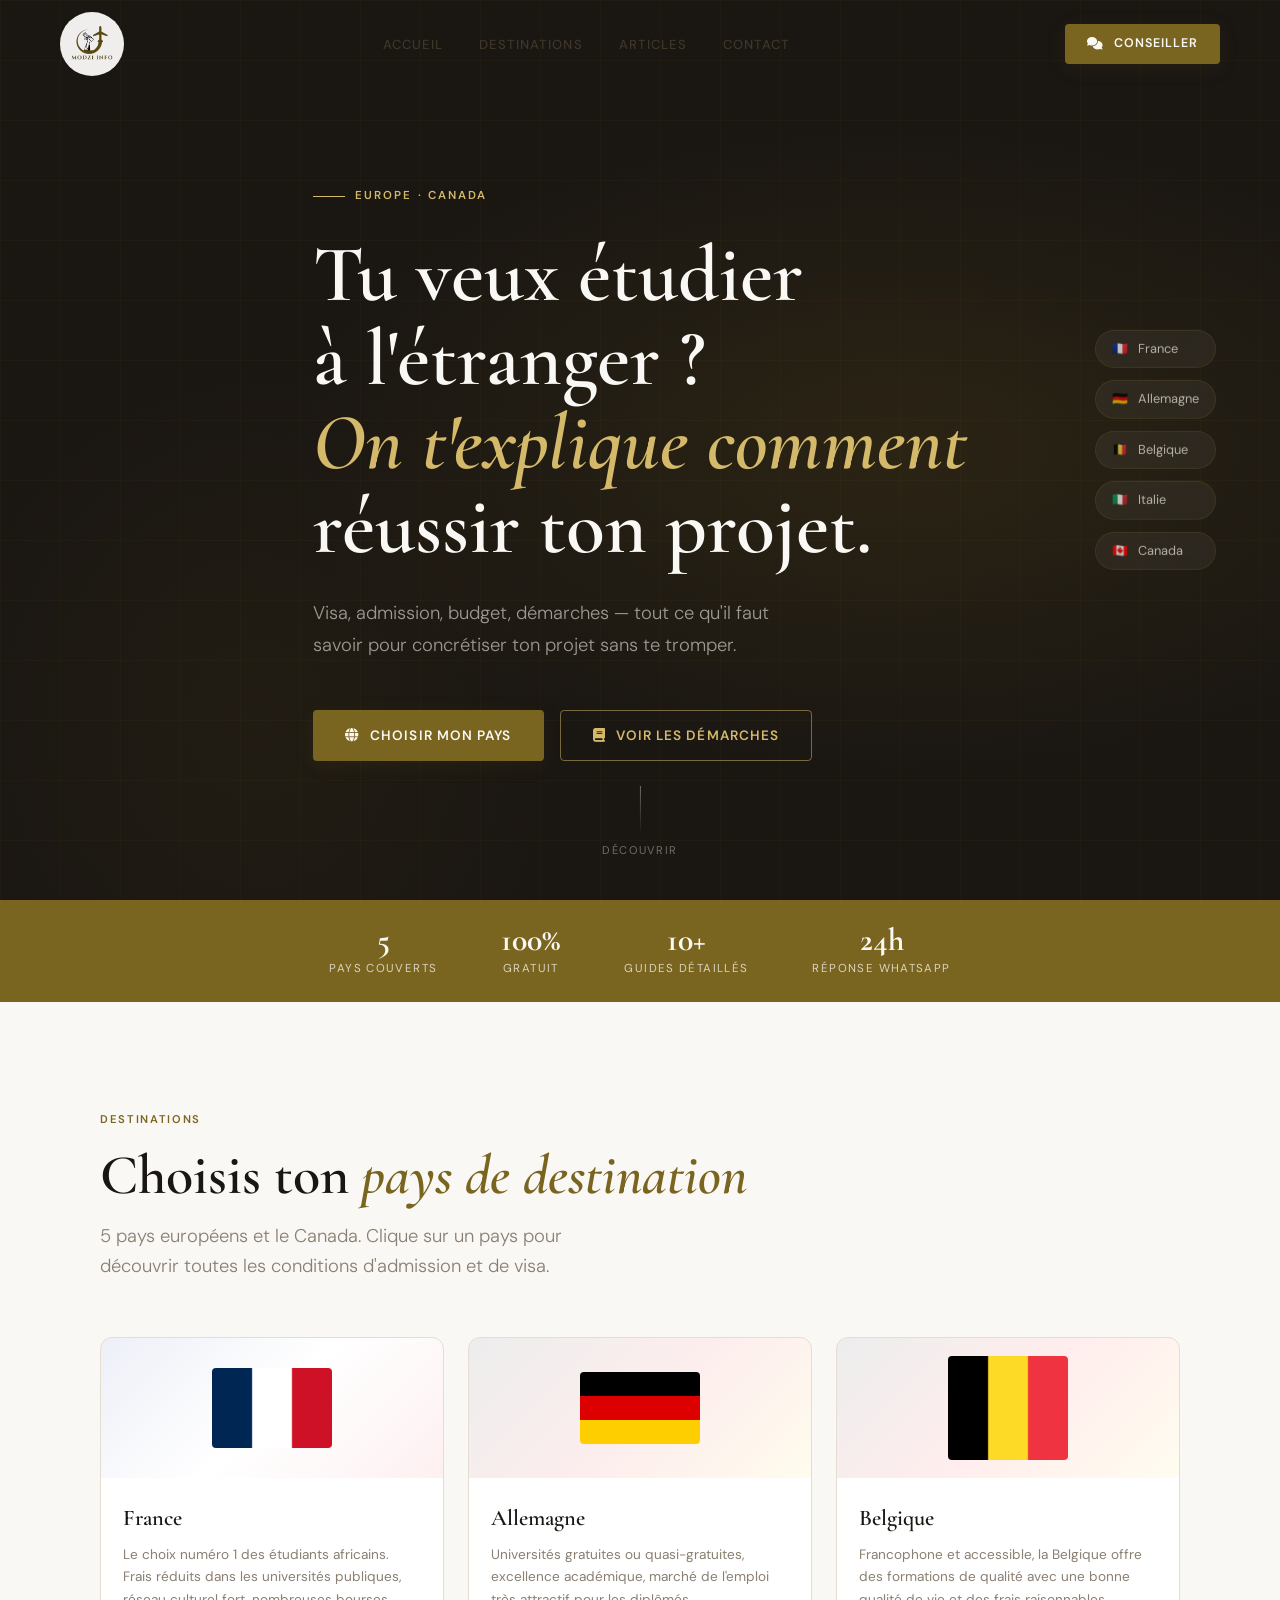
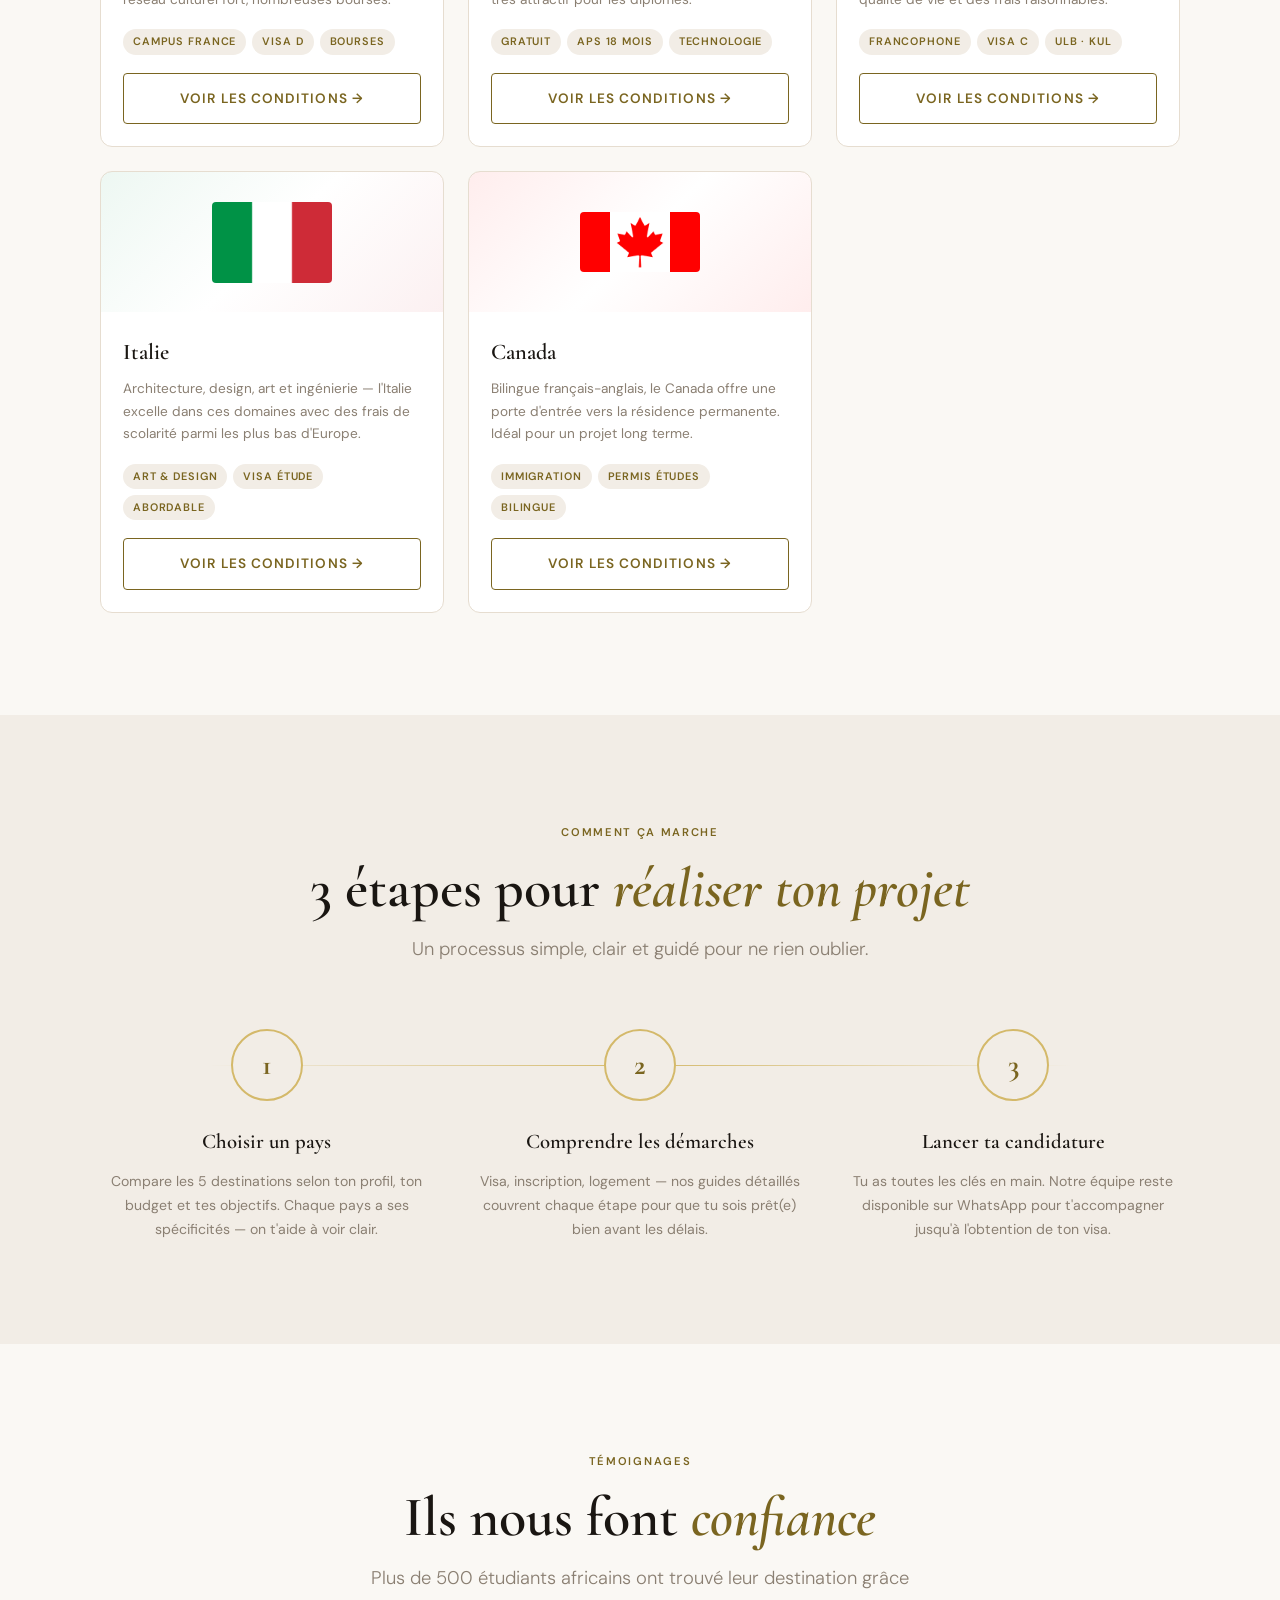
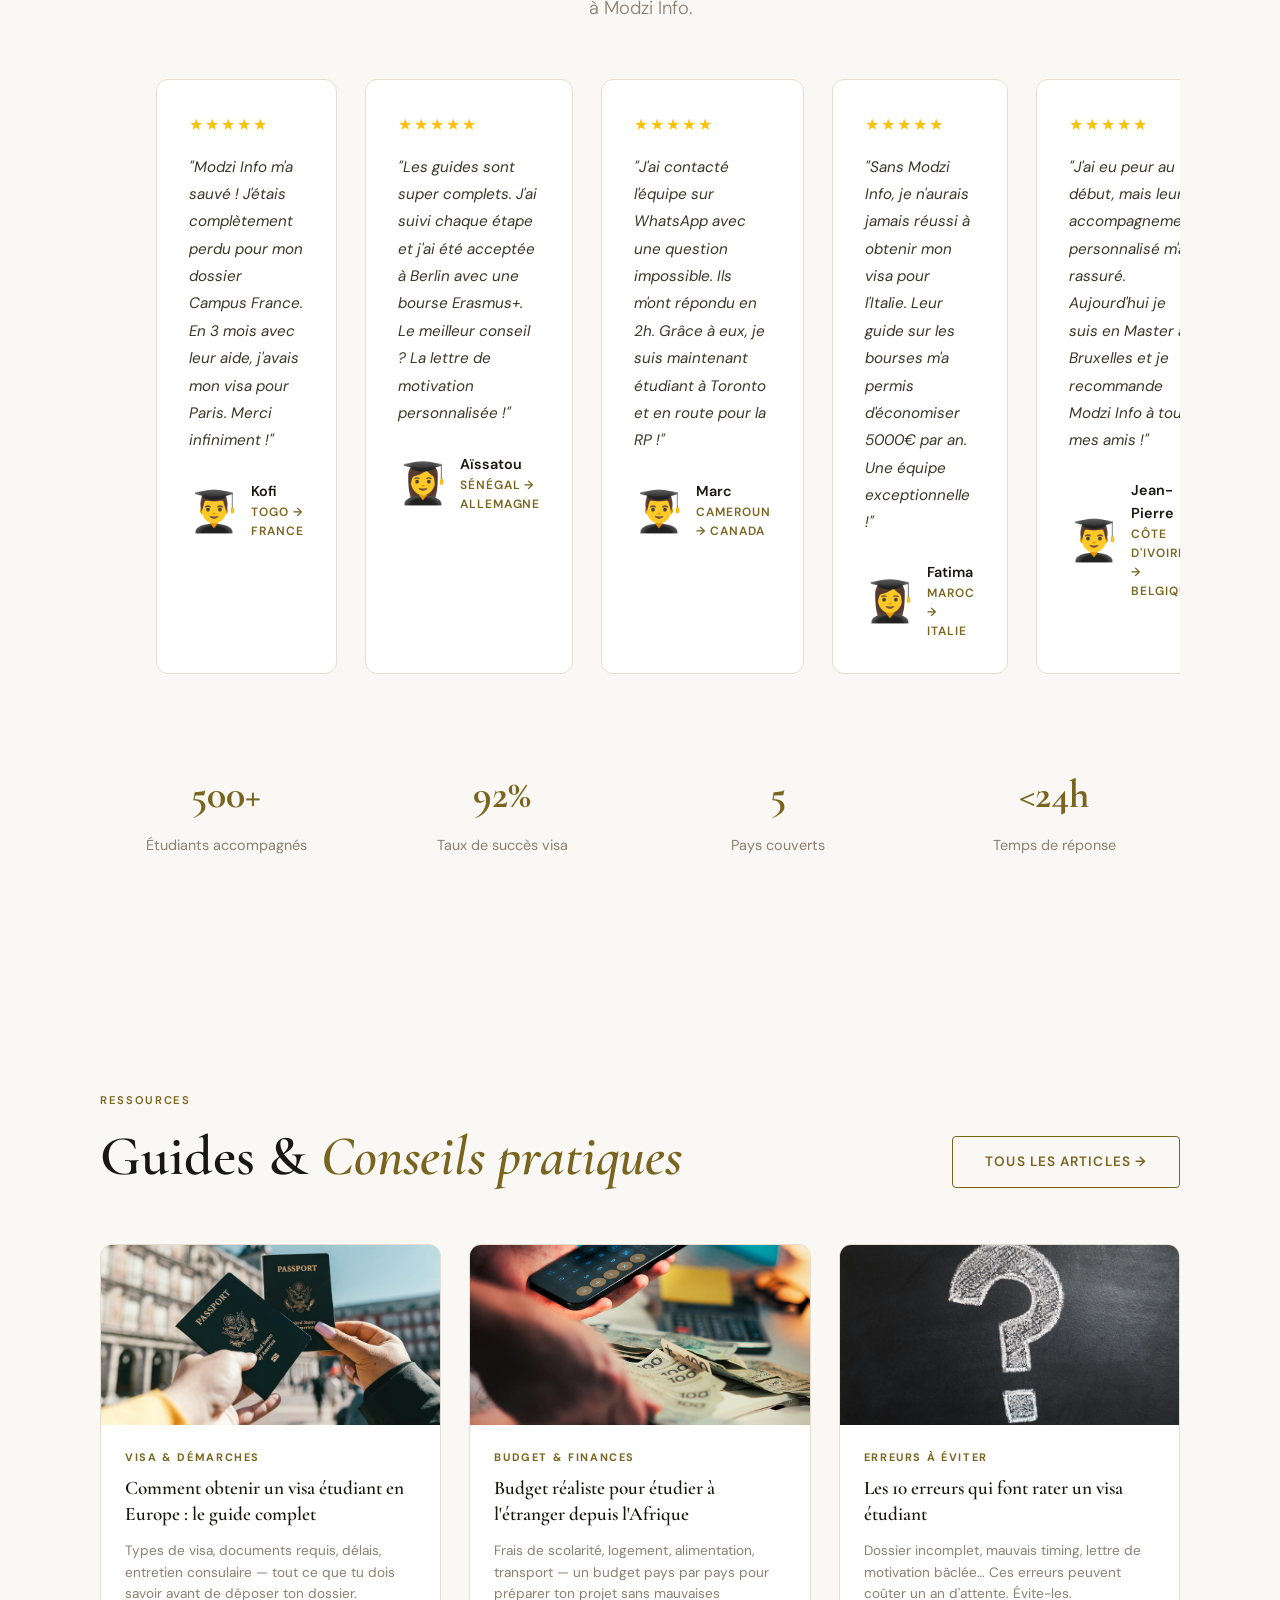
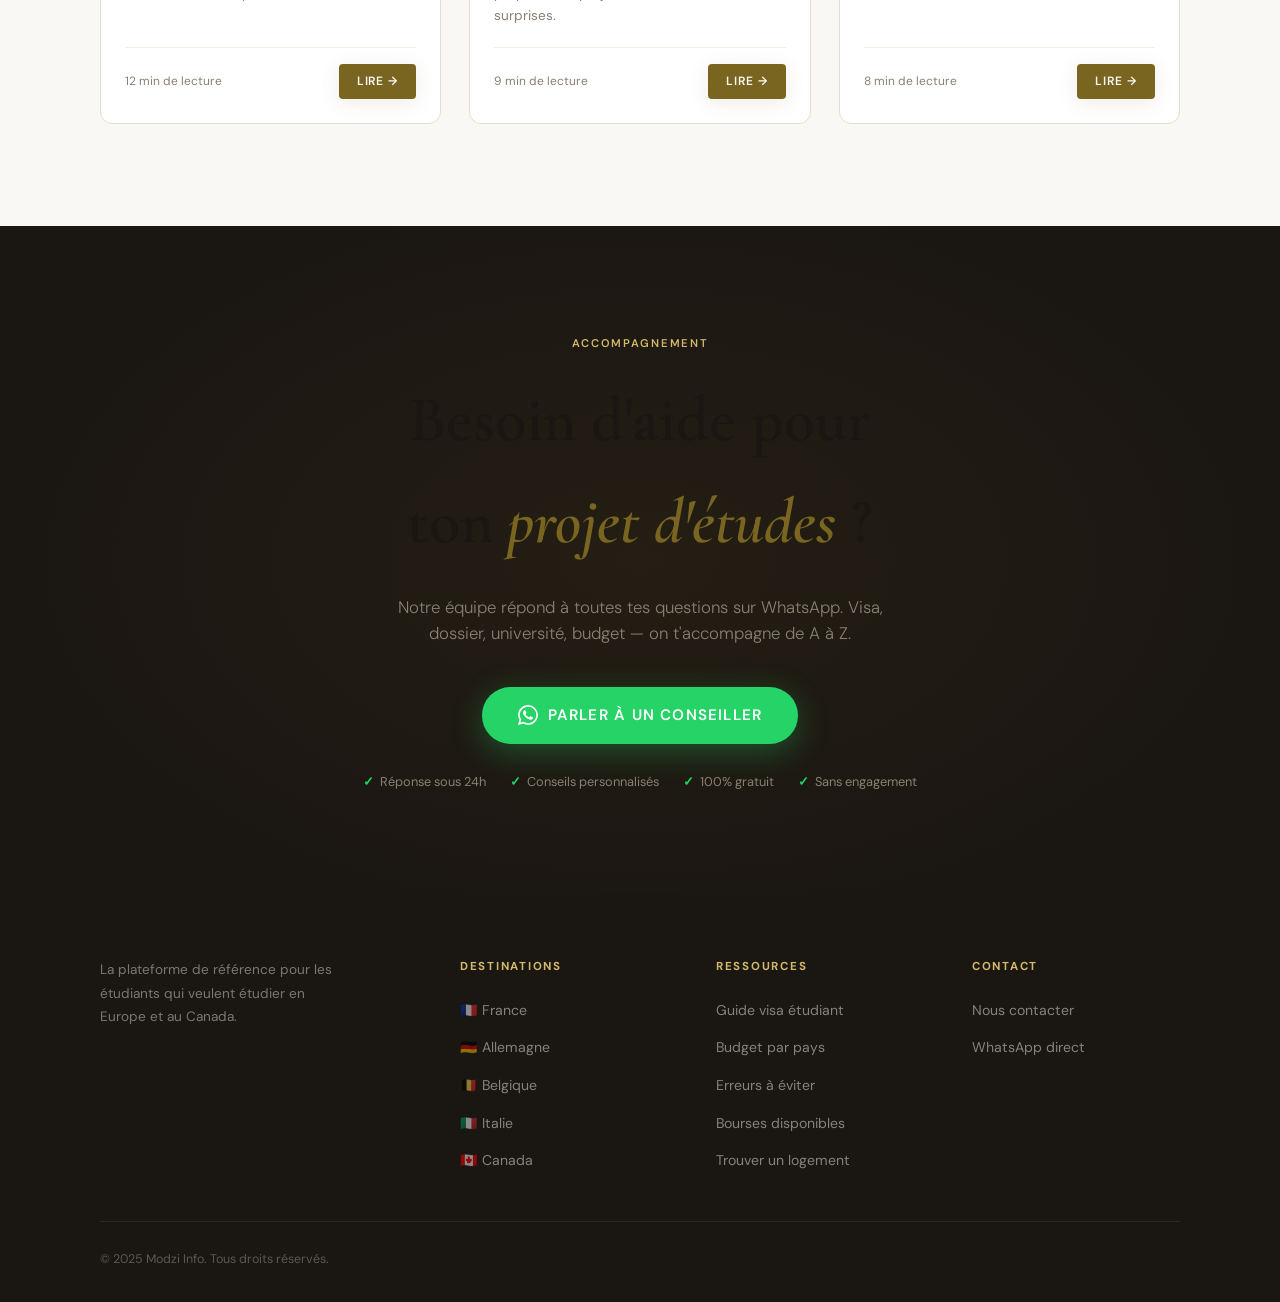
==== index.html @ 4d3afb34 "premier commit" ====
<!DOCTYPE html>
<html lang="fr">
<head>
  <meta charset="UTF-8">
  <meta name="viewport" content="width=device-width, initial-scale=1.0">
  <title>Modzi Info — Étudier à l'Étranger depuis l'Afrique</title>
  <meta name="description" content="Modzi Info t'accompagne dans ton projet d'études à l'étranger. Visa étudiant, conditions d'admission, budget — tout ce qu'il faut savoir pour étudier en France, Allemagne, Belgique, Italie ou Canada.">
  <meta name="keywords" content="études à l'étranger, visa étudiant, étudier en France, étudier en Allemagne, étudier au Canada, étudier en Belgique, bourses Afrique">
  <meta property="og:title" content="Modzi Info — Étudier à l'Étranger depuis l'Afrique">
  <meta property="og:description" content="Tout ce qu'il faut savoir pour étudier en Europe et au Canada. Visa, budget, démarches — on t'explique tout.">
  <meta property="og:type" content="website">
  <meta property="og:url" content="https://modzi.info">
  <link rel="canonical" href="https://modzi.info">
  <link rel="stylesheet" href="styles.css">
  <link rel="icon" href="images/logo.png" type="image/png">
  <link rel="stylesheet" href="https://cdnjs.cloudflare.com/ajax/libs/font-awesome/6.4.0/css/all.min.css">
  <script type="application/ld+json">
  {"@context":"https://schema.org","@type":"Organization","name":"Modzi Info","url":"https://modzi.info","description":"Plateforme d'orientation pour étudiants africains souhaitant étudier à l'étranger","contactPoint":{"@type":"ContactPoint","telephone":"+228-99-32-46-36","contactType":"customer service"}}
  </script>
</head>
<body>

<!-- NAVBAR -->
<nav class="navbar" aria-label="Navigation principale">
  <div class="navbar__inner">
    <a class="navbar__logo" href="index.html" aria-label="Modzi Info - Accueil">
      <img src="images/logo.png" alt="Modzi Info Logo" width="64" height="64" onerror="this.nextElementSibling.style.display='inline';">
      <span class="navbar__logo-text" style="display:none;">Modzi Info</span>
    </a>
    <ul class="navbar__links" role="list">
      <li><a href="index.html">Accueil</a></li>
      <li><a href="destinations.html">Destinations</a></li>
      <li><a href="articles/index.html">Articles</a></li>
      <li><a href="contact.html">Contact</a></li>
    </ul>
    <a href="#" class="btn btn-primary navbar__cta" data-wa-generic style="padding:10px 22px;font-size:0.78rem;">
      <i class="fas fa-comments"></i> Conseiller
    </a>
    <button class="hamburger" aria-label="Menu" aria-expanded="false">
      <span></span><span></span><span></span>
    </button>
  </div>
</nav>

<!-- MOBILE MENU -->
<div class="mobile-menu" role="dialog" aria-modal="true" aria-label="Menu mobile">
  <button class="close-btn" aria-label="Fermer le menu">✕</button>
  <a href="index.html">Accueil</a>
  <a href="destinations.html">Destinations</a>
  <a href="articles/index.html">Articles</a>
  <a href="contact.html">Contact</a>
  <a href="#" data-wa-generic class="btn btn-whatsapp" style="margin-top:16px;"><i class="fas fa-comments"></i> Parler à un conseiller</a>
</div>

<!-- HERO -->
<section class="hero" aria-labelledby="hero-title">
  <div class="hero__bg" aria-hidden="true"></div>
  <div class="hero__grid-lines" aria-hidden="true"></div>
  <div class="container">
    <div class="hero__content">
      <div class="hero__eyebrow">Europe · Canada</div>
      <h1 class="hero__title" id="hero-title">
        Tu veux étudier<br>à l'étranger ?<br>
        <em>On t'explique comment</em><br>réussir ton projet.
      </h1>
      <p class="hero__subtitle">
        Visa, admission, budget, démarches — tout ce qu'il faut savoir pour concrétiser ton projet sans te tromper.
      </p>
      <div class="hero__actions">
        <a href="destinations.html" class="btn btn-primary"><i class="fas fa-globe"></i> Choisir mon pays</a>
        <a href="articles/index.html" class="btn btn-outline" style="border-color:rgba(212,185,106,0.5);color:var(--gold-pale);"><i class="fas fa-book"></i> Voir les démarches</a>
      </div>
    </div>
  </div>
  <div class="hero__flags" aria-hidden="true">
    <div class="hero__flag-chip"><span>🇫🇷</span><span>France</span></div>
    <div class="hero__flag-chip"><span>🇩🇪</span><span>Allemagne</span></div>
    <div class="hero__flag-chip"><span>🇧🇪</span><span>Belgique</span></div>
    <div class="hero__flag-chip"><span>🇮🇹</span><span>Italie</span></div>
    <div class="hero__flag-chip"><span>🇨🇦</span><span>Canada</span></div>
  </div>
  <div class="hero__scroll" aria-hidden="true">
    <div class="hero__scroll-line"></div>
    <span>Découvrir</span>
  </div>
</section>

<!-- STATS BAR -->
<div class="stats-bar" aria-label="Chiffres clés">
  <div class="stats-bar__inner">
    <div class="stat-item">
      <span class="stat-item__num" data-counter="5" data-suffix="">5</span>
      <span class="stat-item__label">Pays couverts</span>
    </div>
    <div class="stat-item">
      <span class="stat-item__num" data-counter="100" data-suffix="%">100%</span>
      <span class="stat-item__label">Gratuit</span>
    </div>
    <div class="stat-item">
      <span class="stat-item__num" data-counter="10" data-suffix="+">10+</span>
      <span class="stat-item__label">Guides détaillés</span>
    </div>
    <div class="stat-item">
      <span class="stat-item__num" data-counter="24" data-suffix="h">24h</span>
      <span class="stat-item__label">Réponse WhatsApp</span>
    </div>
  </div>
</div>

<!-- DESTINATIONS -->
<section class="section" id="destinations" aria-labelledby="dest-title">
  <div class="container">
    <div class="fade-up">
      <div class="tag">Destinations</div>
      <h2 class="section-title" id="dest-title">Choisis ton <em>pays de destination</em></h2>
      <p class="section-subtitle">5 pays européens et le Canada. Clique sur un pays pour découvrir toutes les conditions d'admission et de visa.</p>
    </div>
    <div class="destinations-grid">
      <article class="dest-card fade-up" onclick="window.location='france.html'" tabindex="0" role="button" aria-label="Étudier en France">
        <div class="dest-card__header">
          <img src="images/fr.png" alt="Drapeau France" class="dest-card__flag" style="height:auto;">
          <div class="dest-card__header-bg" style="background:linear-gradient(135deg,#002395,#fff,#ed2939);"></div>
        </div>
        <div class="dest-card__body">
          <h3 class="dest-card__country">France</h3>
          <p class="dest-card__desc">Le choix numéro 1 des étudiants africains. Frais réduits dans les universités publiques, réseau culturel fort, nombreuses bourses.</p>
          <div class="dest-card__meta">
            <span class="meta-tag">Campus France</span>
            <span class="meta-tag">Visa D</span>
            <span class="meta-tag">Bourses</span>
          </div>
          <a href="france.html" class="btn btn-outline" style="width:100%;justify-content:center;">Voir les conditions →</a>
        </div>
      </article>
      <article class="dest-card fade-up" onclick="window.location='allemagne.html'" tabindex="0" role="button" aria-label="Étudier en Allemagne">
        <div class="dest-card__header">
          <img src="images/de.png" alt="Drapeau Allemagne" class="dest-card__flag" style="height:auto;">
          <div class="dest-card__header-bg" style="background:linear-gradient(135deg,#000,#dd0000,#ffce00);"></div>
        </div>
        <div class="dest-card__body">
          <h3 class="dest-card__country">Allemagne</h3>
          <p class="dest-card__desc">Universités gratuites ou quasi-gratuites, excellence académique, marché de l'emploi très attractif pour les diplômés.</p>
          <div class="dest-card__meta">
            <span class="meta-tag">Gratuit</span>
            <span class="meta-tag">APS 18 mois</span>
            <span class="meta-tag">Technologie</span>
          </div>
          <a href="allemagne.html" class="btn btn-outline" style="width:100%;justify-content:center;">Voir les conditions →</a>
        </div>
      </article>
      <article class="dest-card fade-up" onclick="window.location='belgique.html'" tabindex="0" role="button" aria-label="Étudier en Belgique">
        <div class="dest-card__header">
          <img src="images/be.png" alt="Drapeau Belgique" class="dest-card__flag" style="height:auto;">
          <div class="dest-card__header-bg" style="background:linear-gradient(135deg,#000,#f00,#fdda24);"></div>
        </div>
        <div class="dest-card__body">
          <h3 class="dest-card__country">Belgique</h3>
          <p class="dest-card__desc">Francophone et accessible, la Belgique offre des formations de qualité avec une bonne qualité de vie et des frais raisonnables.</p>
          <div class="dest-card__meta">
            <span class="meta-tag">Francophone</span>
            <span class="meta-tag">Visa C</span>
            <span class="meta-tag">ULB · KUL</span>
          </div>
          <a href="belgique.html" class="btn btn-outline" style="width:100%;justify-content:center;">Voir les conditions →</a>
        </div>
      </article>
      <article class="dest-card fade-up" onclick="window.location='italie.html'" tabindex="0" role="button" aria-label="Étudier en Italie">
        <div class="dest-card__header">
          <img src="images/it.png" alt="Drapeau Italie" class="dest-card__flag" style="height:auto;">
          <div class="dest-card__header-bg" style="background:linear-gradient(135deg,#009246,#fff,#ce2b37);"></div>
        </div>
        <div class="dest-card__body">
          <h3 class="dest-card__country">Italie</h3>
          <p class="dest-card__desc">Architecture, design, art et ingénierie — l'Italie excelle dans ces domaines avec des frais de scolarité parmi les plus bas d'Europe.</p>
          <div class="dest-card__meta">
            <span class="meta-tag">Art & Design</span>
            <span class="meta-tag">Visa étude</span>
            <span class="meta-tag">Abordable</span>
          </div>
          <a href="italie.html" class="btn btn-outline" style="width:100%;justify-content:center;">Voir les conditions →</a>
        </div>
      </article>
      <article class="dest-card fade-up" onclick="window.location='canada.html'" tabindex="0" role="button" aria-label="Étudier au Canada">
        <div class="dest-card__header">
          <img src="images/ca.png" alt="Drapeau Canada" class="dest-card__flag" style="height:auto;">
          <div class="dest-card__header-bg" style="background:linear-gradient(135deg,#ff0000,#fff,#ff0000);"></div>
        </div>
        <div class="dest-card__body">
          <h3 class="dest-card__country">Canada</h3>
          <p class="dest-card__desc">Bilingue français-anglais, le Canada offre une porte d'entrée vers la résidence permanente. Idéal pour un projet long terme.</p>
          <div class="dest-card__meta">
            <span class="meta-tag">Immigration</span>
            <span class="meta-tag">Permis études</span>
            <span class="meta-tag">Bilingue</span>
          </div>
          <a href="canada.html" class="btn btn-outline" style="width:100%;justify-content:center;">Voir les conditions →</a>
        </div>
      </article>
    </div>
  </div>
</section>

<!-- HOW IT WORKS -->
<section class="section section--beige" aria-labelledby="how-title">
  <div class="container">
    <div class="fade-up" style="text-align:center;">
      <div class="tag">Comment ça marche</div>
      <h2 class="section-title" id="how-title">3 étapes pour <em>réaliser ton projet</em></h2>
      <p class="section-subtitle" style="margin:16px auto 0;text-align:center;">Un processus simple, clair et guidé pour ne rien oublier.</p>
    </div>
    <div class="steps">
      <div class="step fade-up">
        <div class="step__num">1</div>
        <h3 class="step__title">Choisir un pays</h3>
        <p class="step__desc">Compare les 5 destinations selon ton profil, ton budget et tes objectifs. Chaque pays a ses spécificités — on t'aide à voir clair.</p>
      </div>
      <div class="step fade-up">
        <div class="step__num">2</div>
        <h3 class="step__title">Comprendre les démarches</h3>
        <p class="step__desc">Visa, inscription, logement — nos guides détaillés couvrent chaque étape pour que tu sois prêt(e) bien avant les délais.</p>
      </div>
      <div class="step fade-up">
        <div class="step__num">3</div>
        <h3 class="step__title">Lancer ta candidature</h3>
        <p class="step__desc">Tu as toutes les clés en main. Notre équipe reste disponible sur WhatsApp pour t'accompagner jusqu'à l'obtention de ton visa.</p>
      </div>
    </div>
  </div>
</section>

<!-- SOCIAL PROOF -->
<section class="section" aria-labelledby="testimonials-title">
  <div class="container">
    <div class="fade-up" style="text-align:center;">
      <div class="tag">Témoignages</div>
      <h2 class="section-title" id="testimonials-title">Ils nous font <em>confiance</em></h2>
      <p class="section-subtitle" style="margin:16px auto 0;text-align:center;">Plus de 500 étudiants africains ont trouvé leur destination grâce à Modzi Info.</p>
    </div>
    
    <div class="testimonials-grid">
      <div class="testimonials-container">
        <div class="testimonial-card fade-up">
          <div class="testimonial-stars">★★★★★</div>
          <p class="testimonial-text">"Modzi Info m'a sauvé ! J'étais complètement perdu pour mon dossier Campus France. En 3 mois avec leur aide, j'avais mon visa pour Paris. Merci infiniment !"</p>
          <div class="testimonial-author">
            <div class="testimonial-avatar">👨‍🎓</div>
            <div>
              <div class="testimonial-name">Kofi</div>
              <div class="testimonial-location">Togo → France</div>
            </div>
          </div>
        </div>
        
        <div class="testimonial-card fade-up">
          <div class="testimonial-stars">★★★★★</div>
          <p class="testimonial-text">"Les guides sont super complets. J'ai suivi chaque étape et j'ai été acceptée à Berlin avec une bourse Erasmus+. Le meilleur conseil ? La lettre de motivation personnalisée !"</p>
          <div class="testimonial-author">
            <div class="testimonial-avatar">👩‍🎓</div>
            <div>
              <div class="testimonial-name">Aïssatou</div>
              <div class="testimonial-location">Sénégal → Allemagne</div>
            </div>
          </div>
        </div>
        
        <div class="testimonial-card fade-up">
          <div class="testimonial-stars">★★★★★</div>
          <p class="testimonial-text">"J'ai contacté l'équipe sur WhatsApp avec une question impossible. Ils m'ont répondu en 2h. Grâce à eux, je suis maintenant étudiant à Toronto et en route pour la RP !"</p>
          <div class="testimonial-author">
            <div class="testimonial-avatar">👨‍🎓</div>
            <div>
              <div class="testimonial-name">Marc</div>
              <div class="testimonial-location">Cameroun → Canada</div>
            </div>
          </div>
        </div>
        
        <div class="testimonial-card fade-up">
          <div class="testimonial-stars">★★★★★</div>
          <p class="testimonial-text">"Sans Modzi Info, je n'aurais jamais réussi à obtenir mon visa pour l'Italie. Leur guide sur les bourses m'a permis d'économiser 5000€ par an. Une équipe exceptionnelle !"</p>
          <div class="testimonial-author">
            <div class="testimonial-avatar">👩‍🎓</div>
            <div>
              <div class="testimonial-name">Fatima</div>
              <div class="testimonial-location">Maroc → Italie</div>
            </div>
          </div>
        </div>
        
        <div class="testimonial-card fade-up">
          <div class="testimonial-stars">★★★★★</div>
          <p class="testimonial-text">"J'ai eu peur au début, mais leur accompagnement personnalisé m'a rassuré. Aujourd'hui je suis en Master à Bruxelles et je recommande Modzi Info à tous mes amis !"</p>
          <div class="testimonial-author">
            <div class="testimonial-avatar">👨‍🎓</div>
            <div>
              <div class="testimonial-name">Jean-Pierre</div>
              <div class="testimonial-location">Côte d'Ivoire → Belgique</div>
            </div>
          </div>
        </div>
        
        <div class="testimonial-card fade-up">
          <div class="testimonial-stars">★★★★★</div>
          <p class="testimonial-text">"Leur expertise sur le Canada est incroyable. Ils connaissent tous les détails sur le PGWP et l'immigration. Merci pour cette opportunité de changer de vie !"</p>
          <div class="testimonial-author">
            <div class="testimonial-avatar">👩‍🎓</div>
            <div>
              <div class="testimonial-name">Sarah</div>
              <div class="testimonial-location">Gabon → Canada</div>
            </div>
          </div>
        </div>
        
        <!-- Duplication pour l'effet infini -->
        <div class="testimonial-card fade-up">
          <div class="testimonial-stars">★★★★★</div>
          <p class="testimonial-text">"Modzi Info m'a sauvé ! J'étais complètement perdu pour mon dossier Campus France. En 3 mois avec leur aide, j'avais mon visa pour Paris. Merci infiniment !"</p>
          <div class="testimonial-author">
            <div class="testimonial-avatar">👨‍🎓</div>
            <div>
              <div class="testimonial-name">Kofi</div>
              <div class="testimonial-location">Togo → France</div>
            </div>
          </div>
        </div>
        
        <div class="testimonial-card fade-up">
          <div class="testimonial-stars">★★★★★</div>
          <p class="testimonial-text">"Les guides sont super complets. J'ai suivi chaque étape et j'ai été acceptée à Berlin avec une bourse Erasmus+. Le meilleur conseil ? La lettre de motivation personnalisée !"</p>
          <div class="testimonial-author">
            <div class="testimonial-avatar">👩‍🎓</div>
            <div>
              <div class="testimonial-name">Aïssatou</div>
              <div class="testimonial-location">Sénégal → Allemagne</div>
            </div>
          </div>
        </div>
        
        <div class="testimonial-card fade-up">
          <div class="testimonial-stars">★★★★★</div>
          <p class="testimonial-text">"J'ai contacté l'équipe sur WhatsApp avec une question impossible. Ils m'ont répondu en 2h. Grâce à eux, je suis maintenant étudiant à Toronto et en route pour la RP !"</p>
          <div class="testimonial-author">
            <div class="testimonial-avatar">👨‍🎓</div>
            <div>
              <div class="testimonial-name">Marc</div>
              <div class="testimonial-location">Cameroun → Canada</div>
            </div>
          </div>
        </div>
        
        <div class="testimonial-card fade-up">
          <div class="testimonial-stars">★★★★★</div>
          <p class="testimonial-text">"Sans Modzi Info, je n'aurais jamais réussi à obtenir mon visa pour l'Italie. Leur guide sur les bourses m'a permis d'économiser 5000€ par an. Une équipe exceptionnelle !"</p>
          <div class="testimonial-author">
            <div class="testimonial-avatar">👩‍🎓</div>
            <div>
              <div class="testimonial-name">Fatima</div>
              <div class="testimonial-location">Maroc → Italie</div>
            </div>
          </div>
        </div>
        
        <div class="testimonial-card fade-up">
          <div class="testimonial-stars">★★★★★</div>
          <p class="testimonial-text">"J'ai eu peur au début, mais leur accompagnement personnalisé m'a rassuré. Aujourd'hui je suis en Master à Bruxelles et je recommande Modzi Info à tous mes amis !"</p>
          <div class="testimonial-author">
            <div class="testimonial-avatar">👨‍🎓</div>
            <div>
              <div class="testimonial-name">Jean-Pierre</div>
              <div class="testimonial-location">Côte d'Ivoire → Belgique</div>
            </div>
          </div>
        </div>
        
        <div class="testimonial-card fade-up">
          <div class="testimonial-stars">★★★★★</div>
          <p class="testimonial-text">"Leur expertise sur le Canada est incroyable. Ils connaissent tous les détails sur le PGWP et l'immigration. Merci pour cette opportunité de changer de vie !"</p>
          <div class="testimonial-author">
            <div class="testimonial-avatar">👩‍🎓</div>
            <div>
              <div class="testimonial-name">Sarah</div>
              <div class="testimonial-location">Gabon → Canada</div>
            </div>
          </div>
        </div>
      </div>
    </div>
    
    <div style="display:grid;grid-template-columns:repeat(auto-fit,minmax(180px,1fr));gap:24px;margin-top:64px;">
      <div style="text-align:center;padding:24px;">
        <div style="font-family:var(--font-display);font-size:2.5rem;font-weight:700;color:var(--gold);margin-bottom:8px;">500+</div>
        <div style="font-size:0.9rem;color:var(--muted);">Étudiants accompagnés</div>
      </div>
      <div style="text-align:center;padding:24px;">
        <div style="font-family:var(--font-display);font-size:2.5rem;font-weight:700;color:var(--gold);margin-bottom:8px;">92%</div>
        <div style="font-size:0.9rem;color:var(--muted);">Taux de succès visa</div>
      </div>
      <div style="text-align:center;padding:24px;">
        <div style="font-family:var(--font-display);font-size:2.5rem;font-weight:700;color:var(--gold);margin-bottom:8px;">5</div>
        <div style="font-size:0.9rem;color:var(--muted);">Pays couverts</div>
      </div>
      <div style="text-align:center;padding:24px;">
        <div style="font-family:var(--font-display);font-size:2.5rem;font-weight:700;color:var(--gold);margin-bottom:8px;">&lt;24h</div>
        <div style="font-size:0.9rem;color:var(--muted);">Temps de réponse</div>
      </div>
    </div>
  </div>
</section>

<!-- ARTICLES -->
<section class="section" id="articles" aria-labelledby="articles-title">
  <div class="container">
    <div class="fade-up" style="display:flex;justify-content:space-between;align-items:flex-end;flex-wrap:wrap;gap:20px;">
      <div>
        <div class="tag">Ressources</div>
        <h2 class="section-title" id="articles-title">Guides &amp; <em>Conseils pratiques</em></h2>
      </div>
      <a href="articles/index.html" class="btn btn-outline">Tous les articles →</a>
    </div>
    <div class="articles-grid">
      <article class="article-card fade-up">
        <div class="article-card__thumb"><img src="images/article 1.jpg" alt="Documents et visa" style="width:100%;height:100%;object-fit:cover;"></div>
        <div class="article-card__body">
          <div class="article-card__category">Visa &amp; Démarches</div>
          <h3 class="article-card__title">Comment obtenir un visa étudiant en Europe : le guide complet</h3>
          <p class="article-card__excerpt">Types de visa, documents requis, délais, entretien consulaire — tout ce que tu dois savoir avant de déposer ton dossier.</p>
          <div class="article-card__footer">
            <span>12 min de lecture</span>
            <a href="articles/index.html#modal-visa-etudiant" class="btn btn-primary" style="padding:8px 18px;font-size:0.75rem;">Lire →</a>
          </div>
        </div>
      </article>
      <article class="article-card fade-up">
        <div class="article-card__thumb"><img src="images/article 2.jpg" alt="Budget et finances" style="width:100%;height:100%;object-fit:cover;"></div>
        <div class="article-card__body">
          <div class="article-card__category">Budget &amp; Finances</div>
          <h3 class="article-card__title">Budget réaliste pour étudier à l'étranger depuis l'Afrique</h3>
          <p class="article-card__excerpt">Frais de scolarité, logement, alimentation, transport — un budget pays par pays pour préparer ton projet sans mauvaises surprises.</p>
          <div class="article-card__footer">
            <span>9 min de lecture</span>
            <a href="articles/index.html#modal-budget-etudes" class="btn btn-primary" style="padding:8px 18px;font-size:0.75rem;">Lire →</a>
          </div>
        </div>
      </article>
      <article class="article-card fade-up">
        <div class="article-card__thumb"><img src="images/article 3.jpg" alt="Erreurs à éviter" style="width:100%;height:100%;object-fit:cover;"></div>
        <div class="article-card__body">
          <div class="article-card__category">Erreurs à éviter</div>
          <h3 class="article-card__title">Les 10 erreurs qui font rater un visa étudiant</h3>
          <p class="article-card__excerpt">Dossier incomplet, mauvais timing, lettre de motivation bâclée… Ces erreurs peuvent coûter un an d'attente. Évite-les.</p>
          <div class="article-card__footer">
            <span>8 min de lecture</span>
            <a href="articles/index.html#modal-erreurs-visa" class="btn btn-primary" style="padding:8px 18px;font-size:0.75rem;">Lire →</a>
          </div>
        </div>
      </article>
    </div>
  </div>
</section>

<!-- CONVERSION CTA -->
<section class="section section--dark conversion" aria-labelledby="cta-title">
  <div class="conversion__bg" aria-hidden="true"></div>
  <div class="container conversion__content">
    <div class="fade-up">
      <div class="tag tag--light">Accompagnement</div>
      <h2 class="conversion__title" id="cta-title">Besoin d'aide pour<br>ton <em>projet d'études</em> ?</h2>
      <p class="conversion__text">
        Notre équipe répond à toutes tes questions sur WhatsApp. Visa, dossier, université, budget — on t'accompagne de A à Z.
      </p>
      <a href="#" class="btn btn-whatsapp" data-wa-generic>
        <svg xmlns="http://www.w3.org/2000/svg" viewBox="0 0 24 24" fill="currentColor" width="20" height="20"><path d="M17.472 14.382c-.297-.149-1.758-.867-2.03-.967-.273-.099-.471-.148-.67.15-.197.297-.767.966-.94 1.164-.173.199-.347.223-.644.075-.297-.15-1.255-.463-2.39-1.475-.883-.788-1.48-1.761-1.653-2.059-.173-.297-.018-.458.13-.606.134-.133.298-.347.446-.52.149-.174.198-.298.298-.497.099-.198.05-.371-.025-.52-.075-.149-.669-1.612-.916-2.207-.242-.579-.487-.5-.669-.51-.173-.008-.371-.01-.57-.01-.198 0-.52.074-.792.372-.272.297-1.04 1.016-1.04 2.479 0 1.462 1.065 2.875 1.213 3.074.149.198 2.096 3.2 5.077 4.487.709.306 1.262.489 1.694.625.712.227 1.36.195 1.871.118.571-.085 1.758-.719 2.006-1.413.248-.694.248-1.289.173-1.413-.074-.124-.272-.198-.57-.347m-5.421 7.403h-.004a9.87 9.87 0 01-5.031-1.378l-.361-.214-3.741.982.998-3.648-.235-.374a9.86 9.86 0 01-1.51-5.26c.001-5.45 4.436-9.884 9.888-9.884 2.64 0 5.122 1.03 6.988 2.898a9.825 9.825 0 012.893 6.994c-.003 5.45-4.437 9.884-9.885 9.884m8.413-18.297A11.815 11.815 0 0012.05 0C5.495 0 .16 5.335.157 11.892c0 2.096.547 4.142 1.588 5.945L.057 24l6.305-1.654a11.882 11.882 0 005.683 1.448h.005c6.554 0 11.89-5.335 11.893-11.893a11.821 11.821 0 00-3.48-8.413z"/></svg>
        Parler à un conseiller
      </a>
      <div class="conversion__trust">
        <div class="conversion__trust-item">Réponse sous 24h</div>
        <div class="conversion__trust-item">Conseils personnalisés</div>
        <div class="conversion__trust-item">100% gratuit</div>
        <div class="conversion__trust-item">Sans engagement</div>
      </div>
    </div>
  </div>
</section>

<!-- FOOTER -->
<footer role="contentinfo">
  <div class="container">
    <div class="footer__grid">
      <div class="footer__brand">
        <img src="assets/logo.png" alt="Modzi Info" onerror="this.style.display='none'">
        <p>La plateforme de référence pour les étudiants qui veulent étudier en Europe et au Canada.</p>
      </div>
      <div class="footer__col">
        <h4>Destinations</h4>
        <ul>
          <li><a href="pays/france.html">🇫🇷 France</a></li>
          <li><a href="pays/allemagne.html">🇩🇪 Allemagne</a></li>
          <li><a href="pays/belgique.html">🇧🇪 Belgique</a></li>
          <li><a href="pays/italie.html">🇮🇹 Italie</a></li>
          <li><a href="pays/canada.html">🇨🇦 Canada</a></li>
        </ul>
      </div>
      <div class="footer__col">
        <h4>Ressources</h4>
        <ul>
          <li><a href="articles/visa-etudiant-europe.html">Guide visa étudiant</a></li>
          <li><a href="articles/budget-etudes-etranger.html">Budget par pays</a></li>
          <li><a href="articles/erreurs-visa-etudiant.html">Erreurs à éviter</a></li>
          <li><a href="articles/bourses-etudiants-africains.html">Bourses disponibles</a></li>
          <li><a href="articles/logement-etudiant-etranger.html">Trouver un logement</a></li>
        </ul>
      </div>
      <div class="footer__col">
        <h4>Contact</h4>
        <ul>
          <li><a href="contact.html">Nous contacter</a></li>
          <li><a href="https://wa.me/22899324636" target="_blank" rel="noopener">WhatsApp direct</a></li>
        </ul>
      </div>
    </div>
    <div class="footer__bottom">
      <span>© 2025 Modzi Info. Tous droits réservés.</span>
    </div>
  </div>
</footer>

<script src="main.js"></script>
</body>
</html>
---- styles.css ----
/* ========================================
   MODZI INFO — Design System
   Luxury Editorial × African Ambition
   ======================================== */

@import url('https://fonts.googleapis.com/css2?family=Cormorant+Garamond:ital,wght@0,300;0,400;0,600;0,700;1,300;1,400&family=DM+Sans:wght@300;400;500;600&display=swap');

:root {
  --gold: #7a6520;
  --gold-light: #b89a30;
  --gold-pale: #d4b96a;
  --gold-shimmer: #e8d48a;
  --beige: #f2ede6;
  --beige-dark: #e6ddd0;
  --cream: #faf8f4;
  --ink: #1a1612;
  --ink-light: #3d3629;
  --muted: #8a7f72;
  --white: #ffffff;
  --shadow: rgba(122, 101, 32, 0.12);
  --shadow-deep: rgba(26, 22, 18, 0.18);
  --font-display: 'Cormorant Garamond', Georgia, serif;
  --font-body: 'DM Sans', sans-serif;
  --radius: 4px;
  --radius-lg: 12px;
  --transition: 0.35s cubic-bezier(0.25, 0.46, 0.45, 0.94);
  --container: 1200px;
  --section-pad: clamp(60px, 8vw, 120px);
}

*, *::before, *::after { box-sizing: border-box; margin: 0; padding: 0; }
html { scroll-behavior: smooth; font-size: 16px; }
body { font-family: var(--font-body); background: var(--cream); color: var(--ink); line-height: 1.6; overflow-x: hidden; -webkit-font-smoothing: antialiased; }
img { max-width: 100%; display: block; }
a { color: inherit; text-decoration: none; }
ul { list-style: none; }

.container { max-width: var(--container); margin: 0 auto; padding: 0 clamp(20px, 5vw, 60px); }
.section { padding: var(--section-pad) 0; }
.section--dark { background: var(--ink); color: var(--cream); }
.section--beige { background: var(--beige); }

.tag { display: inline-block; font-family: var(--font-body); font-size: 0.7rem; font-weight: 600; letter-spacing: 0.15em; text-transform: uppercase; color: var(--gold); margin-bottom: 16px; }
.tag--light { color: var(--gold-pale); }

.section-title { font-family: var(--font-display); font-size: clamp(2rem, 5vw, 3.5rem); font-weight: 600; line-height: 1.1; color: var(--ink); }
.section-title--light { color: var(--cream); }
.section-title em { font-style: italic; color: var(--gold); }
.section-subtitle { font-size: clamp(1rem, 2vw, 1.15rem); color: var(--muted); max-width: 540px; margin-top: 16px; font-weight: 300; }
.section-subtitle--light { color: var(--gold-pale); opacity: 0.85; }

.btn { display: inline-flex; align-items: center; gap: 10px; font-family: var(--font-body); font-size: 0.85rem; font-weight: 600; letter-spacing: 0.08em; text-transform: uppercase; padding: 14px 32px; border-radius: var(--radius); cursor: pointer; border: none; transition: var(--transition); position: relative; overflow: hidden; white-space: nowrap; }
.btn:hover { transform: translateY(-2px); }
.btn:active { transform: translateY(0); }
.btn-primary { background: var(--gold); color: var(--cream); box-shadow: 0 4px 20px var(--shadow); }
.btn-primary:hover { background: var(--ink); box-shadow: 0 8px 32px var(--shadow-deep); }
.btn-outline { background: transparent; color: var(--gold); border: 1.5px solid var(--gold); }
.btn-outline:hover { background: var(--gold); color: var(--cream); }
.btn-light { background: var(--cream); color: var(--gold); }
.btn-light:hover { background: var(--beige); }
.btn-whatsapp { background: #25d366; color: #fff; font-size: 0.95rem; padding: 16px 36px; border-radius: 50px; box-shadow: 0 8px 32px rgba(37,211,102,0.3); }
.btn-whatsapp:hover { background: #1da851; box-shadow: 0 12px 40px rgba(37,211,102,0.45); transform: translateY(-2px); }

.navbar { position: fixed; top: 0; left: 0; right: 0; z-index: 1000; padding: 0 clamp(20px, 5vw, 60px); transition: var(--transition); }
.navbar.scrolled { background: rgba(250,248,244,0.96); backdrop-filter: blur(20px); -webkit-backdrop-filter: blur(20px); box-shadow: 0 1px 0 var(--beige-dark), 0 4px 20px var(--shadow); }
.navbar__inner { max-width: var(--container); margin: 0 auto; display: flex; align-items: center; justify-content: space-between; height: 88px; }
.navbar__logo { display: flex; align-items: center; gap: 12px; }
.navbar__logo img { height: 64px; width: 64px; object-fit: contain; border-radius: 50%; background: rgba(255,255,255,0.05); }
.navbar__logo-text { font-family: var(--font-display); font-size: 1.5rem; font-weight: 700; color: var(--gold); letter-spacing: 0.05em; }
.navbar__links { display: flex; align-items: center; gap: 36px; }
.navbar__links a { font-size: 0.82rem; font-weight: 500; letter-spacing: 0.08em; text-transform: uppercase; color: var(--ink-light); transition: color var(--transition); position: relative; }
.navbar__links a::after { content: ''; position: absolute; bottom: -3px; left: 0; right: 0; height: 1.5px; background: var(--gold); transform: scaleX(0); transform-origin: left; transition: transform var(--transition); }
.navbar__links a:hover { color: var(--gold); }
.navbar__links a:hover::after { transform: scaleX(1); }
.navbar__cta { margin-left: 16px; }
.hamburger { display: none; flex-direction: column; gap: 5px; cursor: pointer; padding: 4px; background: none; border: none; }
.hamburger span { width: 24px; height: 2px; background: var(--cream); transition: var(--transition); border-radius: 2px; display: block; }
.navbar.scrolled .hamburger span { background: var(--ink); }

.mobile-menu { display: none; position: fixed; inset: 0; background: var(--cream); z-index: 999; flex-direction: column; align-items: center; justify-content: center; gap: 32px; }
.mobile-menu.open { display: flex; }
.mobile-menu a { font-family: var(--font-display); font-size: 2rem; font-weight: 600; color: var(--ink); transition: color var(--transition); }
.mobile-menu a:hover { color: var(--gold); }
.mobile-menu .close-btn { position: absolute; top: 24px; right: 24px; font-size: 1.8rem; cursor: pointer; color: var(--muted); background: none; border: none; line-height: 1; }

.hero { min-height: 100vh; display: flex; align-items: center; position: relative; overflow: hidden; background: var(--ink); padding: 120px 0 80px; }
.hero__bg { position: absolute; inset: 0; background: radial-gradient(ellipse 80% 60% at 70% 50%, rgba(122,101,32,0.18) 0%, transparent 60%), radial-gradient(ellipse 50% 80% at 20% 80%, rgba(122,101,32,0.08) 0%, transparent 50%); }
.hero__grid-lines { position: absolute; inset: 0; background-image: linear-gradient(rgba(122,101,32,0.06) 1px, transparent 1px), linear-gradient(90deg, rgba(122,101,32,0.06) 1px, transparent 1px); background-size: 60px 60px; }
.hero__content { position: relative; z-index: 2; max-width: 680px; }
.hero__eyebrow { display: inline-flex; align-items: center; gap: 10px; font-size: 0.72rem; font-weight: 600; letter-spacing: 0.18em; text-transform: uppercase; color: var(--gold-pale); margin-bottom: 28px; }
.hero__eyebrow::before { content: ''; width: 32px; height: 1px; background: var(--gold-pale); }
.hero__title { font-family: var(--font-display); font-size: clamp(2.8rem, 6.5vw, 5rem); font-weight: 600; line-height: 1.05; color: var(--cream); margin-bottom: 28px; }
.hero__title em { font-style: italic; color: var(--gold-pale); }
.hero__subtitle { font-size: clamp(1rem, 2vw, 1.15rem); color: rgba(242,237,230,0.6); font-weight: 300; max-width: 480px; margin-bottom: 48px; line-height: 1.75; }
.hero__actions { display: flex; gap: 16px; flex-wrap: wrap; }
.hero__scroll { position: absolute; bottom: 40px; left: 50%; transform: translateX(-50%); display: flex; flex-direction: column; align-items: center; gap: 8px; color: rgba(242,237,230,0.4); font-size: 0.7rem; letter-spacing: 0.15em; text-transform: uppercase; animation: scrollPulse 2.5s ease-in-out infinite; }
.hero__scroll-line { width: 1px; height: 48px; background: linear-gradient(to bottom, rgba(242,237,230,0.4), transparent); }
@keyframes scrollPulse { 0%,100%{opacity:.4;transform:translateX(-50%) translateY(0)}50%{opacity:.8;transform:translateX(-50%) translateY(6px)} }

.hero__flags { position: absolute; right: clamp(20px, 5vw, 80px); top: 50%; transform: translateY(-50%); display: flex; flex-direction: column; gap: 12px; z-index: 2; }
.hero__flag-chip { display: flex; align-items: center; gap: 10px; background: rgba(255,255,255,0.05); border: 1px solid rgba(122,101,32,0.25); border-radius: 50px; padding: 8px 16px; font-size: 0.8rem; color: rgba(242,237,230,0.7); backdrop-filter: blur(8px); transition: var(--transition); }
.hero__flag-chip:hover { background: rgba(122,101,32,0.2); border-color: var(--gold-pale); color: var(--cream); }

.stats-bar { background: var(--gold); padding: 24px 0; }
.stats-bar__inner { display: flex; justify-content: center; gap: clamp(32px, 5vw, 80px); flex-wrap: wrap; }
.stat-item { text-align: center; color: var(--cream); }
.stat-item__num { font-family: var(--font-display); font-size: 2rem; font-weight: 700; display: block; line-height: 1; }
.stat-item__label { font-size: 0.72rem; letter-spacing: 0.12em; text-transform: uppercase; opacity: 0.75; margin-top: 4px; display: block; }

.destinations-grid { display: grid; grid-template-columns: repeat(auto-fill, minmax(260px, 1fr)); gap: 24px; margin-top: 56px; }
.dest-card { background: var(--white); border-radius: var(--radius-lg); overflow: hidden; border: 1px solid var(--beige-dark); transition: var(--transition); cursor: pointer; position: relative; }
.dest-card:hover { transform: translateY(-6px); box-shadow: 0 24px 64px var(--shadow-deep); border-color: var(--gold-pale); }
.dest-card__header { height: 140px; display: flex; align-items: center; justify-content: center; position: relative; overflow: hidden; }
.dest-card__flag { width: 120px; height: 80px; object-fit: cover; position: relative; z-index: 1; border-radius: var(--radius); }
.dest-card__header-bg { position: absolute; inset: 0; opacity: 0.07; transition: var(--transition); background-size: cover; background-position: center; }
.dest-card:hover .dest-card__header-bg { opacity: 0.13; transform: scale(1.05); }
.dest-card__body { padding: 22px; }
.dest-card__country { font-family: var(--font-display); font-size: 1.4rem; font-weight: 600; color: var(--ink); margin-bottom: 8px; }
.dest-card__desc { font-size: 0.85rem; color: var(--muted); line-height: 1.65; margin-bottom: 18px; }
.dest-card__meta { display: flex; gap: 6px; flex-wrap: wrap; margin-bottom: 18px; }
.meta-tag { font-size: 0.68rem; font-weight: 600; letter-spacing: 0.08em; text-transform: uppercase; padding: 4px 10px; border-radius: 50px; background: var(--beige); color: var(--gold); }

.steps { display: grid; grid-template-columns: repeat(auto-fit, minmax(240px, 1fr)); gap: 40px; margin-top: 64px; position: relative; }
.steps::before { content: ''; position: absolute; top: 36px; left: 10%; right: 10%; height: 1px; background: linear-gradient(90deg, transparent, var(--gold-pale), transparent); }
.step { text-align: center; position: relative; }
.step__num { width: 72px; height: 72px; border-radius: 50%; background: var(--beige); border: 2px solid var(--gold-pale); display: flex; align-items: center; justify-content: center; margin: 0 auto 24px; font-family: var(--font-display); font-size: 1.8rem; font-weight: 700; color: var(--gold); position: relative; z-index: 1; transition: var(--transition); }
.step:hover .step__num { background: var(--gold); color: var(--cream); transform: scale(1.1); }
.step__title { font-family: var(--font-display); font-size: 1.3rem; font-weight: 600; color: var(--ink); margin-bottom: 12px; }
.step__desc { font-size: 0.88rem; color: var(--muted); line-height: 1.7; }

.articles-grid { display: grid; grid-template-columns: repeat(auto-fill, minmax(300px, 1fr)); gap: 28px; margin-top: 56px; }
.article-card { background: var(--white); border-radius: var(--radius-lg); overflow: hidden; border: 1px solid var(--beige-dark); transition: var(--transition); display: flex; flex-direction: column; }
.article-card:hover { transform: translateY(-4px); box-shadow: 0 16px 48px var(--shadow); }
.article-card__thumb { height: 180px; display: flex; align-items: center; justify-content: center; overflow: hidden; background: var(--beige); }
.article-card__body { padding: 24px; flex: 1; display: flex; flex-direction: column; }
.article-card__category { font-size: 0.68rem; font-weight: 700; letter-spacing: 0.15em; text-transform: uppercase; color: var(--gold); margin-bottom: 10px; }
.article-card__title { font-family: var(--font-display); font-size: 1.2rem; font-weight: 600; color: var(--ink); line-height: 1.35; margin-bottom: 12px; }
.article-card__excerpt { font-size: 0.85rem; color: var(--muted); line-height: 1.6; flex: 1; margin-bottom: 20px; }
.article-card__footer { display: flex; align-items: center; justify-content: space-between; font-size: 0.75rem; color: var(--muted); margin-top: auto; border-top: 1px solid var(--beige); padding-top: 16px; }

.conversion { text-align: center; padding: var(--section-pad) 0; position: relative; overflow: hidden; }
.conversion__bg { position: absolute; inset: 0; background: radial-gradient(ellipse 70% 80% at 50% 50%, rgba(122,101,32,0.1) 0%, transparent 70%); }
.conversion__content { position: relative; z-index: 1; }
.conversion__title { font-family: var(--font-display); font-size: clamp(2.2rem, 5vw, 4rem); font-weight: 600; color: var(--ink); margin-bottom: 20px; }
.conversion__title em { font-style: italic; color: var(--gold); }
.conversion__text { font-size: 1.05rem; color: var(--muted); max-width: 500px; margin: 0 auto 40px; font-weight: 300; }
.conversion__trust { display: flex; align-items: center; justify-content: center; gap: 24px; margin-top: 28px; flex-wrap: wrap; font-size: 0.8rem; color: var(--muted); }
.conversion__trust-item { display: flex; align-items: center; gap: 6px; }
.conversion__trust-item::before { content: '✓'; color: #25d366; font-weight: 700; }

footer { background: var(--ink); color: var(--cream); padding: 64px 0 32px; }
.footer__grid { display: grid; grid-template-columns: 1.5fr repeat(3, 1fr); gap: 48px; margin-bottom: 48px; }
.footer__brand img { height: 40px; margin-bottom: 16px; border-radius: 50%; }
.footer__brand p { font-size: 0.85rem; color: rgba(242,237,230,0.45); line-height: 1.7; max-width: 240px; }
.footer__col h4 { font-size: 0.72rem; font-weight: 700; letter-spacing: 0.15em; text-transform: uppercase; color: var(--gold-pale); margin-bottom: 20px; }
.footer__col ul { display: flex; flex-direction: column; gap: 12px; }
.footer__col ul a { font-size: 0.88rem; color: rgba(242,237,230,0.5); transition: color var(--transition); }
.footer__col ul a:hover { color: var(--gold-pale); }
.footer__bottom { border-top: 1px solid rgba(255,255,255,0.08); padding-top: 28px; display: flex; align-items: center; justify-content: space-between; font-size: 0.78rem; color: rgba(242,237,230,0.3); }

.country-hero { background: var(--ink); color: var(--cream); padding: 140px 0 80px; position: relative; overflow: hidden; }
.country-hero__flag-bg { position: absolute; right: -2%; top: 50%; transform: translateY(-50%); font-size: clamp(200px, 30vw, 360px); line-height: 1; opacity: 0.07; pointer-events: none; }
.country-hero__tag { font-size: 0.72rem; font-weight: 700; letter-spacing: 0.15em; text-transform: uppercase; color: var(--gold-pale); margin-bottom: 16px; display: flex; align-items: center; gap: 10px; }
.country-hero__tag::before { content: ''; width: 28px; height: 1px; background: var(--gold-pale); }
.country-hero__title { font-family: var(--font-display); font-size: clamp(2.5rem, 6vw, 5rem); font-weight: 600; line-height: 1.1; margin-bottom: 20px; }
.country-hero__subtitle { font-size: 1.05rem; color: rgba(242,237,230,0.6); max-width: 480px; font-weight: 300; line-height: 1.75; margin-bottom: 40px; }
.country-hero__quick { display: flex; gap: 32px; flex-wrap: wrap; margin-top: 48px; padding-top: 40px; border-top: 1px solid rgba(255,255,255,0.1); }
.quick-stat__val { font-family: var(--font-display); font-size: 1.8rem; font-weight: 700; color: var(--gold-pale); display: block; }
.quick-stat__key { font-size: 0.72rem; letter-spacing: 0.1em; text-transform: uppercase; opacity: 0.5; }

.country-content { padding: 80px 0; }
.country-layout { display: grid; grid-template-columns: 1fr 300px; gap: 60px; align-items: start; }
.content-block { margin-bottom: 56px; }
.content-block__title { font-family: var(--font-display); font-size: 1.7rem; font-weight: 600; color: var(--ink); margin-bottom: 20px; padding-bottom: 16px; border-bottom: 1px solid var(--beige-dark); display: flex; align-items: center; gap: 12px; }
.content-block p { font-size: 0.95rem; color: var(--ink-light); line-height: 1.85; margin-bottom: 16px; }

.info-list { display: flex; flex-direction: column; gap: 12px; }
.info-item { display: flex; align-items: flex-start; gap: 14px; padding: 16px; background: var(--beige); border-radius: var(--radius); border-left: 3px solid var(--gold-pale); }
.info-item__icon { font-size: 1rem; flex-shrink: 0; margin-top: 2px; }
.info-item__text { font-size: 0.88rem; color: var(--ink-light); line-height: 1.5; }
.info-item__label { font-weight: 600; color: var(--ink); font-size: 0.82rem; display: block; margin-bottom: 2px; }

.warning-box { background: #fff8e1; border: 1px solid #ffe082; border-radius: var(--radius); padding: 20px 24px; margin: 24px 0; }
.warning-box__title { font-weight: 700; font-size: 0.82rem; color: #e65100; margin-bottom: 12px; text-transform: uppercase; letter-spacing: 0.08em; }
.warning-box ul li { font-size: 0.88rem; color: #5d4037; padding-left: 20px; position: relative; margin-bottom: 8px; }
.warning-box ul li::before { content: '⚠'; position: absolute; left: 0; font-size: 0.7rem; }

.steps-list { display: flex; flex-direction: column; gap: 20px; }
.step-item { display: flex; gap: 20px; align-items: flex-start; }
.step-item__num { width: 36px; height: 36px; border-radius: 50%; background: var(--gold); color: var(--cream); display: flex; align-items: center; justify-content: center; font-weight: 700; font-size: 0.85rem; flex-shrink: 0; }
.step-item__content h4 { font-weight: 600; font-size: 0.95rem; color: var(--ink); margin-bottom: 4px; }
.step-item__content p { font-size: 0.85rem; color: var(--muted); line-height: 1.6; margin: 0; }

.sidebar { position: sticky; top: 100px; display: flex; flex-direction: column; gap: 24px; }
.sidebar-card { background: var(--ink); color: var(--cream); border-radius: var(--radius-lg); padding: 32px; text-align: center; }
.sidebar-card__icon { font-size: 2.5rem; margin-bottom: 16px; }
.sidebar-card__title { font-family: var(--font-display); font-size: 1.4rem; font-weight: 600; margin-bottom: 12px; }
.sidebar-card__text { font-size: 0.85rem; color: rgba(242,237,230,0.55); line-height: 1.7; margin-bottom: 24px; }
.sidebar-card .btn { width: 100%; justify-content: center; }

.budget-card { background: var(--white); border: 1px solid var(--beige-dark); border-radius: var(--radius-lg); padding: 28px; }
.budget-card h3 { font-family: var(--font-display); font-size: 1.2rem; font-weight: 600; color: var(--ink); margin-bottom: 20px; padding-bottom: 16px; border-bottom: 1px solid var(--beige-dark); }
.budget-line { display: flex; justify-content: space-between; align-items: center; padding: 10px 0; border-bottom: 1px solid var(--beige); font-size: 0.85rem; }
.budget-line:last-child { border: none; font-weight: 700; color: var(--gold); }
.budget-line__label { color: var(--muted); }
.budget-line__val { font-weight: 600; }

.page-header { background: var(--ink); color: var(--cream); padding: 140px 0 80px; text-align: center; position: relative; overflow: hidden; }
.page-header__bg { position: absolute; inset: 0; background: radial-gradient(ellipse 80% 60% at 50% 50%, rgba(122,101,32,0.15) 0%, transparent 70%); }
.page-header__content { position: relative; z-index: 1; }
.page-header__title { font-family: var(--font-display); font-size: clamp(2.5rem, 6vw, 5rem); font-weight: 600; margin-bottom: 16px; }
.page-header__sub { font-size: 1.1rem; color: rgba(242,237,230,0.55); max-width: 500px; margin: 0 auto; font-weight: 300; }

.breadcrumb { padding: 16px 0; font-size: 0.78rem; color: var(--muted); display: flex; align-items: center; gap: 8px; flex-wrap: wrap; }
.breadcrumb a { color: var(--gold); }
.breadcrumb a:hover { text-decoration: underline; }

.article-body { max-width: 740px; margin: 0 auto; padding: 80px clamp(20px, 5vw, 60px); }
.article-body h2 { font-family: var(--font-display); font-size: 1.75rem; font-weight: 600; color: var(--ink); margin: 48px 0 20px; }
.article-body p { font-size: 1rem; color: var(--ink-light); line-height: 1.9; margin-bottom: 20px; }
.article-body ul { margin: 20px 0; display: flex; flex-direction: column; gap: 10px; }
.article-body ul li { padding-left: 20px; position: relative; font-size: 0.95rem; color: var(--ink-light); line-height: 1.7; }
.article-body ul li::before { content: '→'; position: absolute; left: 0; color: var(--gold); font-weight: 700; }
.article-cta { background: var(--beige); border-radius: var(--radius-lg); padding: 40px; text-align: center; margin: 56px 0; border: 1px solid var(--gold-pale); }
.article-cta h3 { font-family: var(--font-display); font-size: 1.6rem; font-weight: 600; color: var(--ink); margin-bottom: 12px; }
.article-cta p { color: var(--muted); margin-bottom: 24px; }

.contact-section { padding: var(--section-pad) 0; }
.contact-layout { display: grid; grid-template-columns: 1fr 1.2fr; gap: 80px; align-items: start; }
.contact-info__title { font-family: var(--font-display); font-size: 2.5rem; font-weight: 600; color: var(--ink); margin-bottom: 20px; }
.contact-info p { font-size: 0.95rem; color: var(--muted); line-height: 1.8; margin-bottom: 40px; }
.contact-methods { display: flex; flex-direction: column; gap: 20px; }
.contact-method { display: flex; align-items: center; gap: 16px; padding: 20px; background: var(--beige); border-radius: var(--radius); transition: var(--transition); border: 1px solid transparent; }
.contact-method:hover { border-color: var(--gold-pale); background: var(--white); }
.contact-method__icon { width: 48px; height: 48px; border-radius: 50%; background: var(--gold); display: flex; align-items: center; justify-content: center; font-size: 1.2rem; flex-shrink: 0; }
.contact-method__label { font-size: 0.72rem; font-weight: 700; letter-spacing: 0.1em; text-transform: uppercase; color: var(--muted); }
.contact-method__val { font-weight: 600; font-size: 0.95rem; color: var(--ink); margin-top: 2px; }
.contact-form { background: var(--white); border-radius: var(--radius-lg); padding: 40px; border: 1px solid var(--beige-dark); }
.form-group { margin-bottom: 24px; }
.form-group label { display: block; font-size: 0.75rem; font-weight: 700; letter-spacing: 0.1em; text-transform: uppercase; color: var(--ink-light); margin-bottom: 8px; }
.form-group input, .form-group select, .form-group textarea { width: 100%; padding: 13px 16px; border: 1.5px solid var(--beige-dark); border-radius: var(--radius); font-family: var(--font-body); font-size: 0.9rem; color: var(--ink); background: var(--cream); transition: border-color var(--transition); outline: none; }
.form-group input:focus, .form-group select:focus, .form-group textarea:focus { border-color: var(--gold); background: var(--white); }
.form-group textarea { resize: vertical; min-height: 120px; }
.form-group select { cursor: pointer; }

.fade-up { opacity: 0; transform: translateY(30px); transition: opacity 0.7s ease, transform 0.7s ease; }
.fade-up.visible { opacity: 1; transform: translateY(0); }

@media (max-width: 1024px) {
  .footer__grid { grid-template-columns: 1fr 1fr; }
  .country-layout { grid-template-columns: 1fr; }
  .sidebar { position: static; }
  .contact-layout { grid-template-columns: 1fr; gap: 48px; }
}
.testimonials-grid { 
  display: flex; 
  gap: 28px; 
  margin-top: 56px; 
  margin-bottom: 40px; 
  overflow: hidden;
  position: relative;
}

.testimonials-grid::before,
.testimonials-grid::after {
  content: '';
  flex-shrink: 0;
  width: 28px;
}

.testimonials-container {
  display: flex;
  gap: 28px;
  animation: scroll 30s linear infinite;
}

.testimonials-container:hover {
  animation-play-state: paused;
}

@keyframes scroll {
  0% { transform: translateX(0); }
  100% { transform: translateX(-50%); }
}
.testimonial-card { background: var(--white); border: 1.5px solid var(--beige-dark); border-radius: var(--radius-lg); padding: 32px; transition: var(--transition); position: relative; }
.testimonial-card:hover { transform: translateY(-4px); box-shadow: 0 16px 48px var(--shadow); border-color: var(--gold-pale); }
.testimonial-stars { font-size: 1rem; color: #ffc107; margin-bottom: 16px; letter-spacing: 2px; }
.testimonial-text { font-size: 0.95rem; color: var(--ink-light); line-height: 1.8; margin-bottom: 24px; font-style: italic; }
.testimonial-author { display: flex; align-items: center; gap: 12px; }
.testimonial-avatar { font-size: 2.5rem; }
.testimonial-name { font-weight: 600; color: var(--ink); font-size: 0.9rem; }
.testimonial-location { font-size: 0.75rem; color: var(--gold); font-weight: 600; letter-spacing: 0.08em; text-transform: uppercase; }

@media (max-width: 768px) {
  .testimonials-grid { 
    display: grid; 
    grid-template-columns: 1fr; 
    overflow: visible;
  }
  .testimonials-container {
    animation: none;
    display: grid;
    grid-template-columns: 1fr;
    gap: 28px;
  }
  .footer__bottom { flex-direction: column; gap: 12px; text-align: center; }
  .steps::before { display: none; }
}
@media (max-width: 480px) {
  .hero__actions { flex-direction: column; }
  .hero__actions .btn { text-align: center; justify-content: center; }
}

/* MODAL STYLES */
.modal {
  position: fixed;
  top: 0;
  left: 0;
  width: 100%;
  height: 100%;
  z-index: 1000;
  display: flex;
  align-items: center;
  justify-content: center;
  opacity: 0;
  visibility: hidden;
  transition: all 0.3s ease;
}

.modal.open {
  opacity: 1;
  visibility: visible;
}

.modal__overlay {
  position: absolute;
  top: 0;
  left: 0;
  width: 100%;
  height: 100%;
  background: rgba(26, 22, 18, 0.8);
  backdrop-filter: blur(4px);
  cursor: pointer;
}

.modal__content {
  position: relative;
  background: var(--white);
  border-radius: var(--radius-lg);
  max-width: 800px;
  max-height: 90vh;
  width: 90%;
  margin: 20px;
  box-shadow: 0 20px 60px rgba(122, 101, 40, 0.3);
  overflow: hidden;
  transform: scale(0.9) translateY(20px);
  transition: all 0.3s ease;
}

.modal.open .modal__content {
  transform: scale(1) translateY(0);
}

.modal__close {
  position: absolute;
  top: 20px;
  right: 20px;
  background: none;
  border: none;
  font-size: 24px;
  color: var(--muted);
  cursor: pointer;
  z-index: 10;
  width: 40px;
  height: 40px;
  border-radius: 50%;
  display: flex;
  align-items: center;
  justify-content: center;
  transition: all 0.2s ease;
}

.modal__close:hover {
  background: var(--beige-light);
  color: var(--ink);
}

.modal__header {
  padding: 40px 40px 20px;
  border-bottom: 1px solid var(--beige-dark);
}

.modal__category {
  display: inline-block;
  background: var(--gold);
  color: var(--white);
  padding: 6px 16px;
  border-radius: var(--radius-sm);
  font-size: 0.8rem;
  font-weight: 600;
  letter-spacing: 0.08em;
  text-transform: uppercase;
  margin-bottom: 16px;
}

.modal__title {
  font-size: 1.8rem;
  font-weight: 700;
  color: var(--ink);
  margin: 0 0 12px 0;
  line-height: 1.2;
}

.modal__meta {
  font-size: 0.9rem;
  color: var(--muted);
  font-weight: 500;
}

.modal__body {
  padding: 32px 40px;
  max-height: 60vh;
  overflow-y: auto;
}

.modal__body h3 {
  font-size: 1.2rem;
  font-weight: 600;
  color: var(--ink);
  margin: 32px 0 16px 0;
}

.modal__body h4 {
  font-size: 1rem;
  font-weight: 600;
  color: var(--gold);
  margin: 24px 0 12px 0;
}

.modal__body p {
  line-height: 1.7;
  color: var(--ink-light);
  margin-bottom: 16px;
}

.modal__body ul {
  margin: 16px 0;
  padding-left: 20px;
}

.modal__body li {
  margin-bottom: 8px;
  line-height: 1.6;
  color: var(--ink-light);
}

.modal__body strong {
  color: var(--ink);
  font-weight: 600;
}

.modal__cta {
  margin-top: 32px;
  padding-top: 24px;
  border-top: 1px solid var(--beige-dark);
  text-align: center;
}

@media (max-width: 768px) {
  .modal__content {
    width: 95%;
    margin: 10px;
    max-height: 95vh;
  }

  .modal__header {
    padding: 30px 30px 15px;
  }

  .modal__title {
    font-size: 1.5rem;
  }

  .modal__body {
    padding: 24px 30px;
    max-height: 70vh;
  }

  .modal__close {
    top: 15px;
    right: 15px;
  }
}

@media (max-width: 480px) {
  .modal__header {
    padding: 20px 20px 15px;
  }

  .modal__title {
    font-size: 1.3rem;
  }

  .modal__body {
    padding: 20px;
  }
}
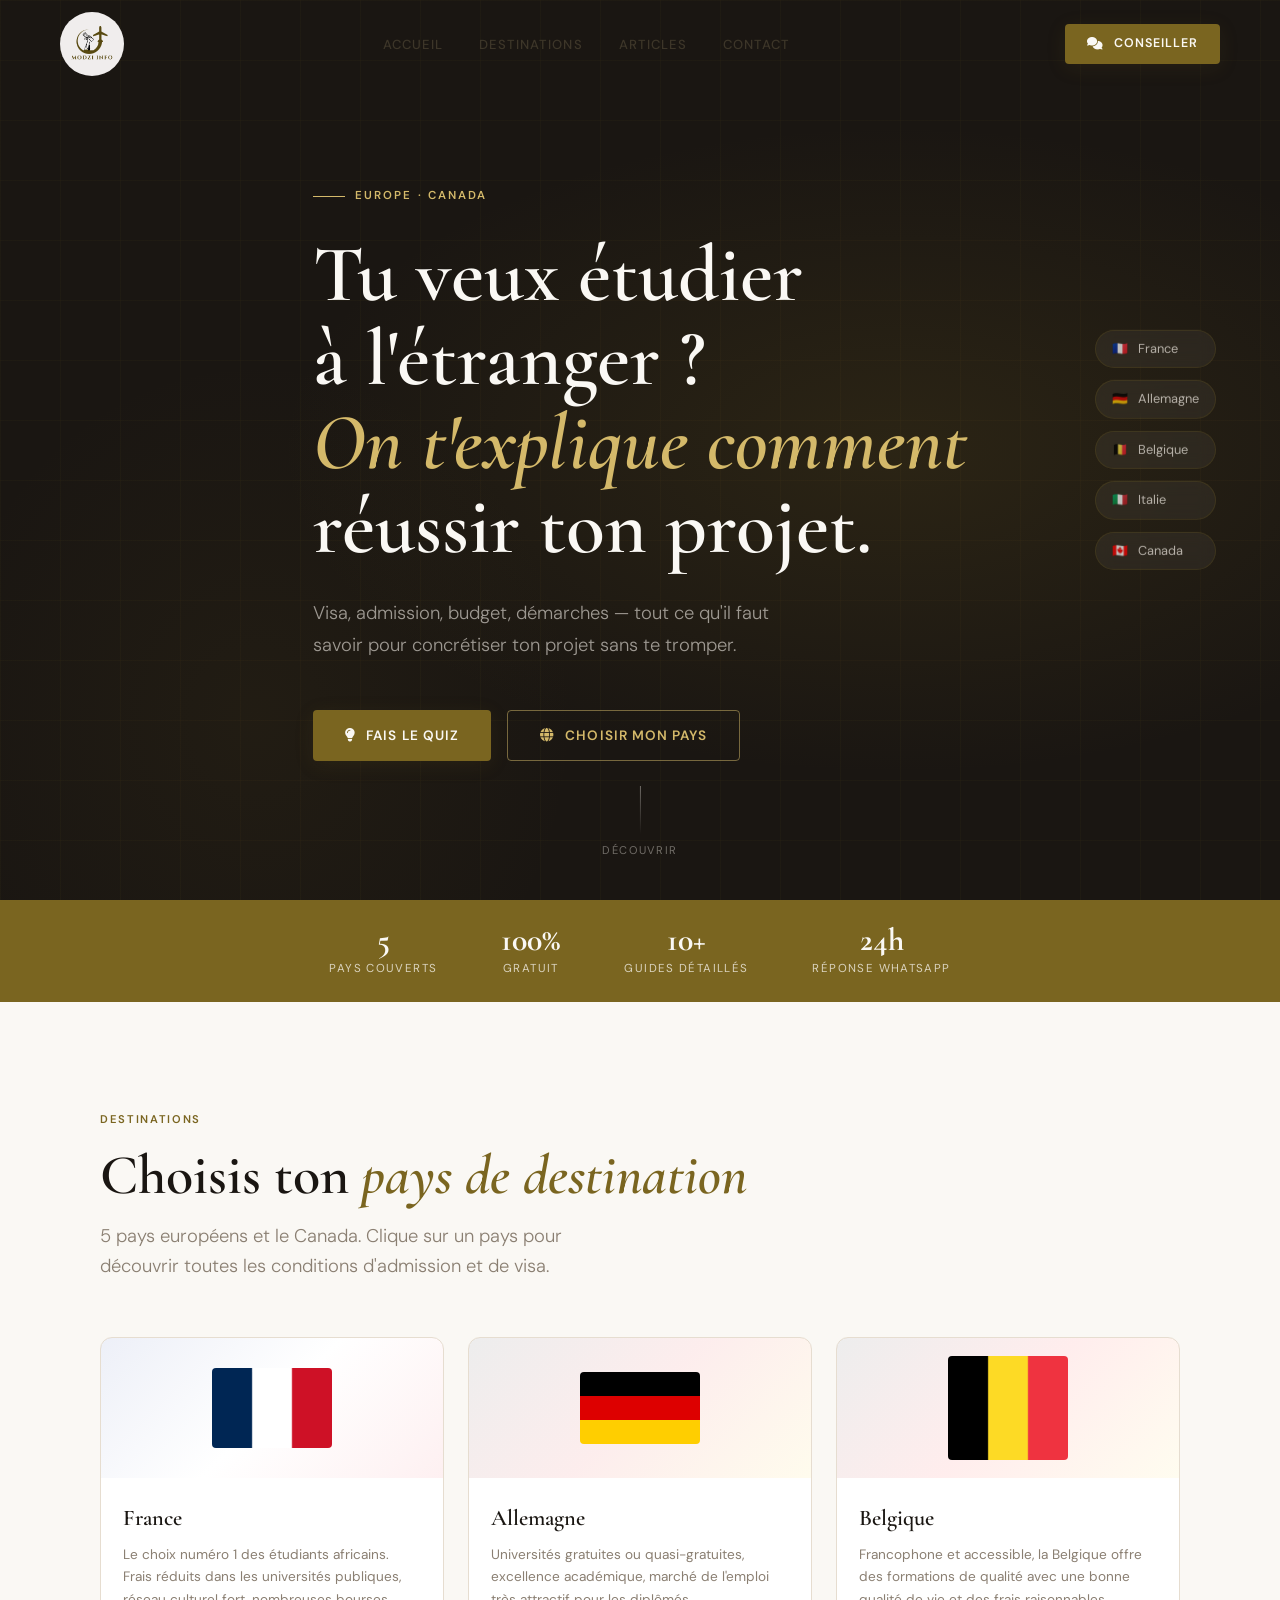
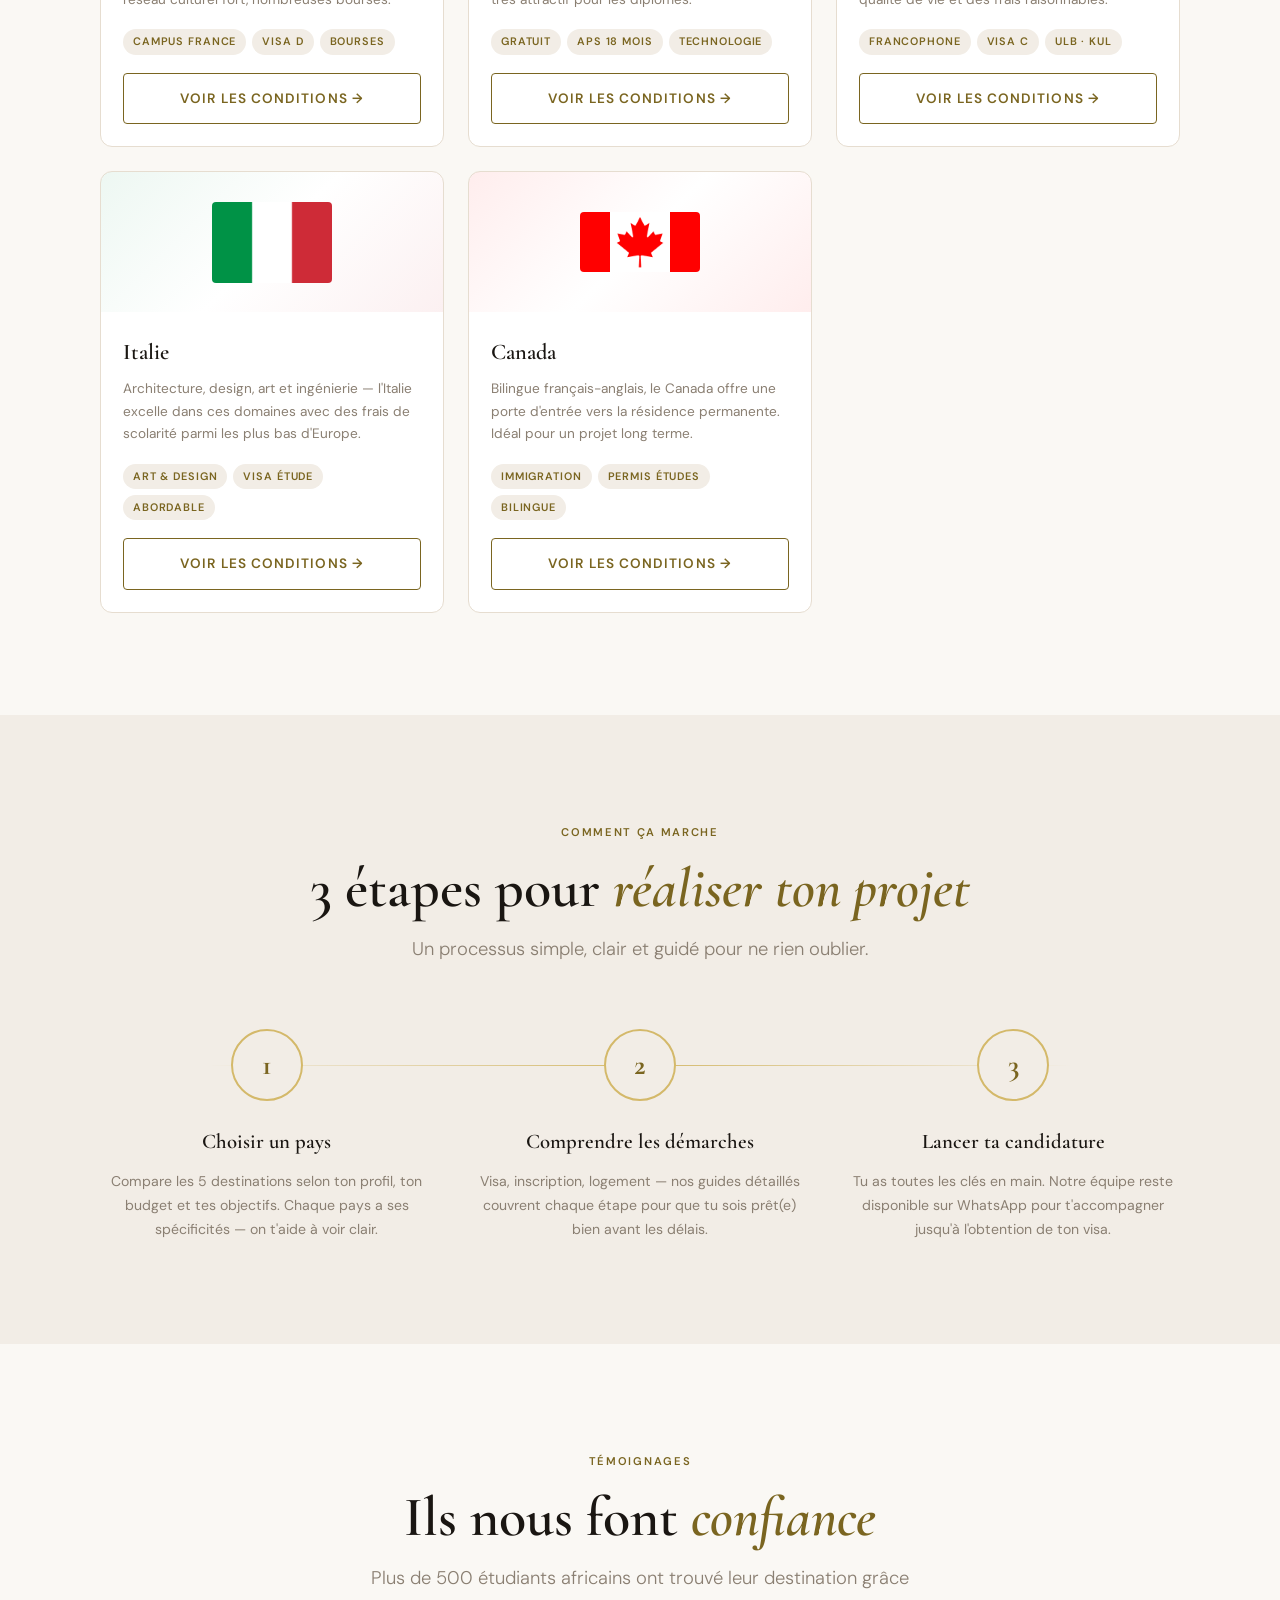
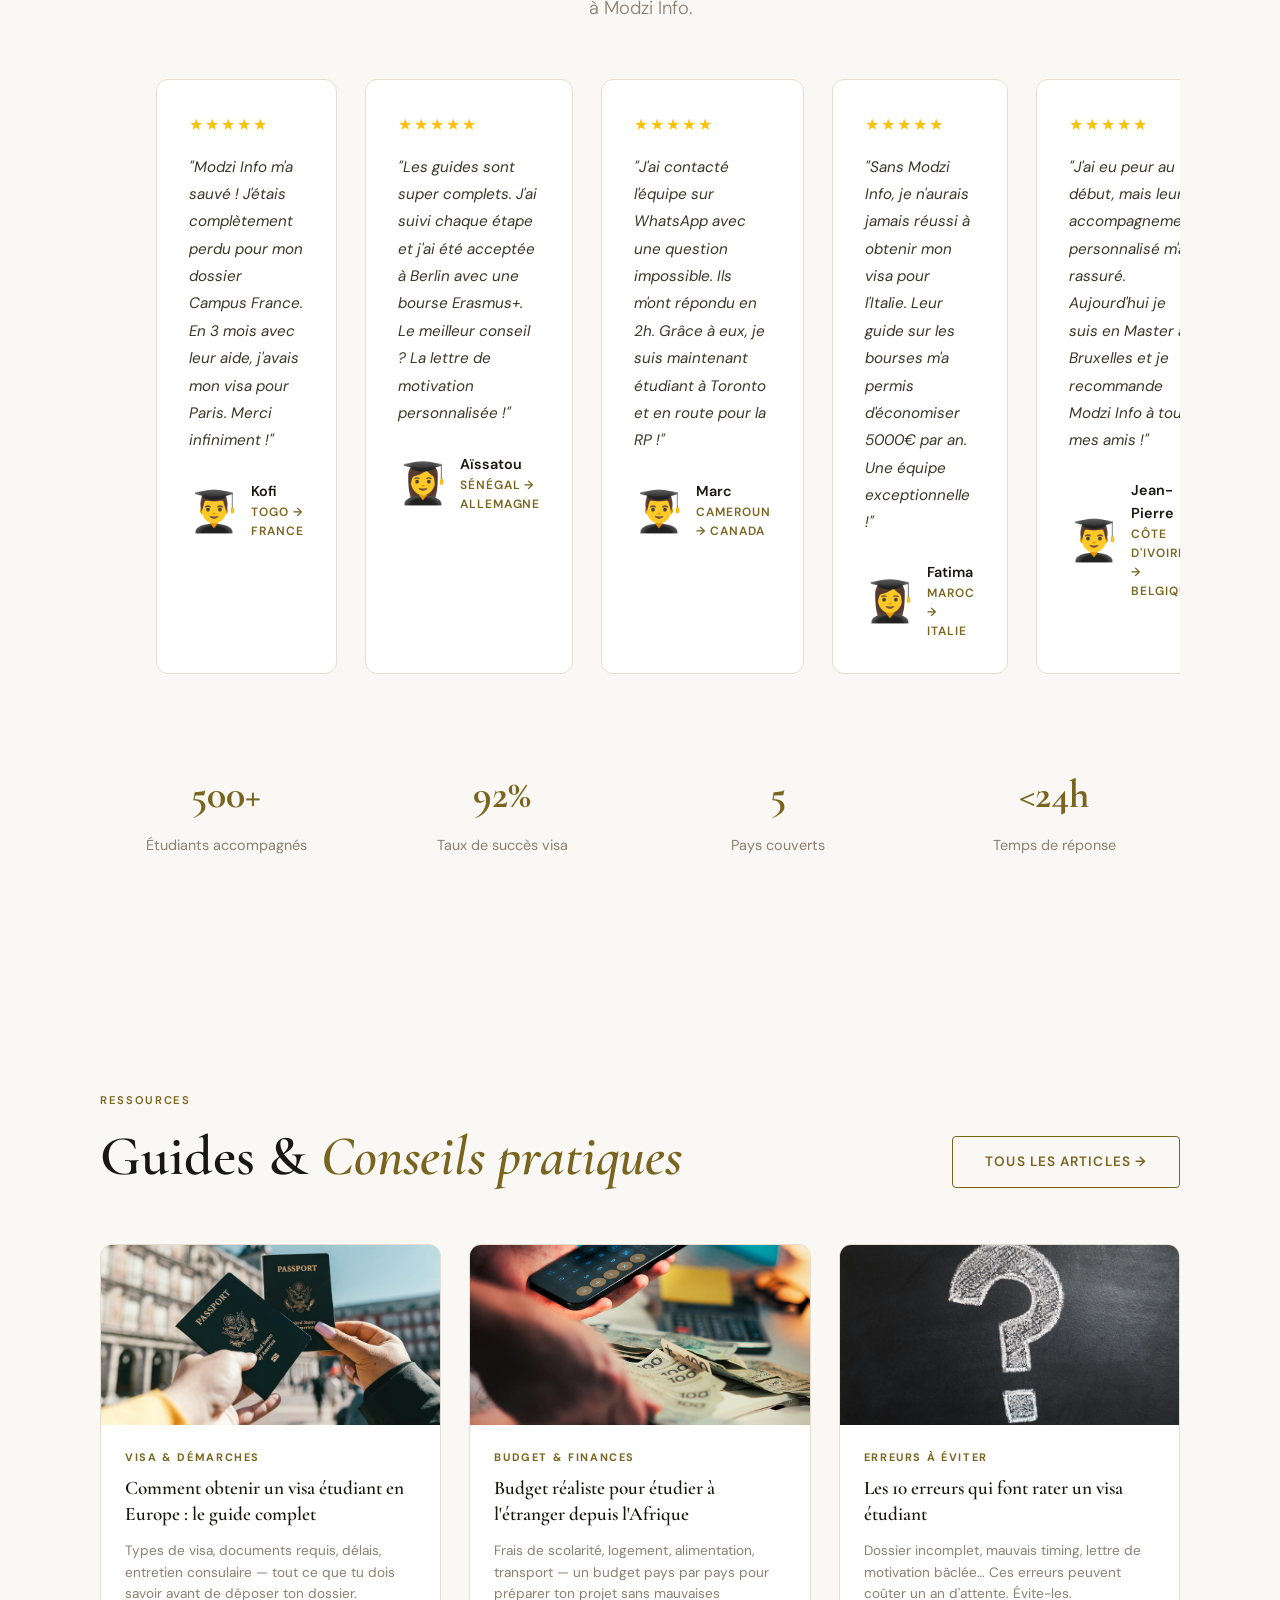
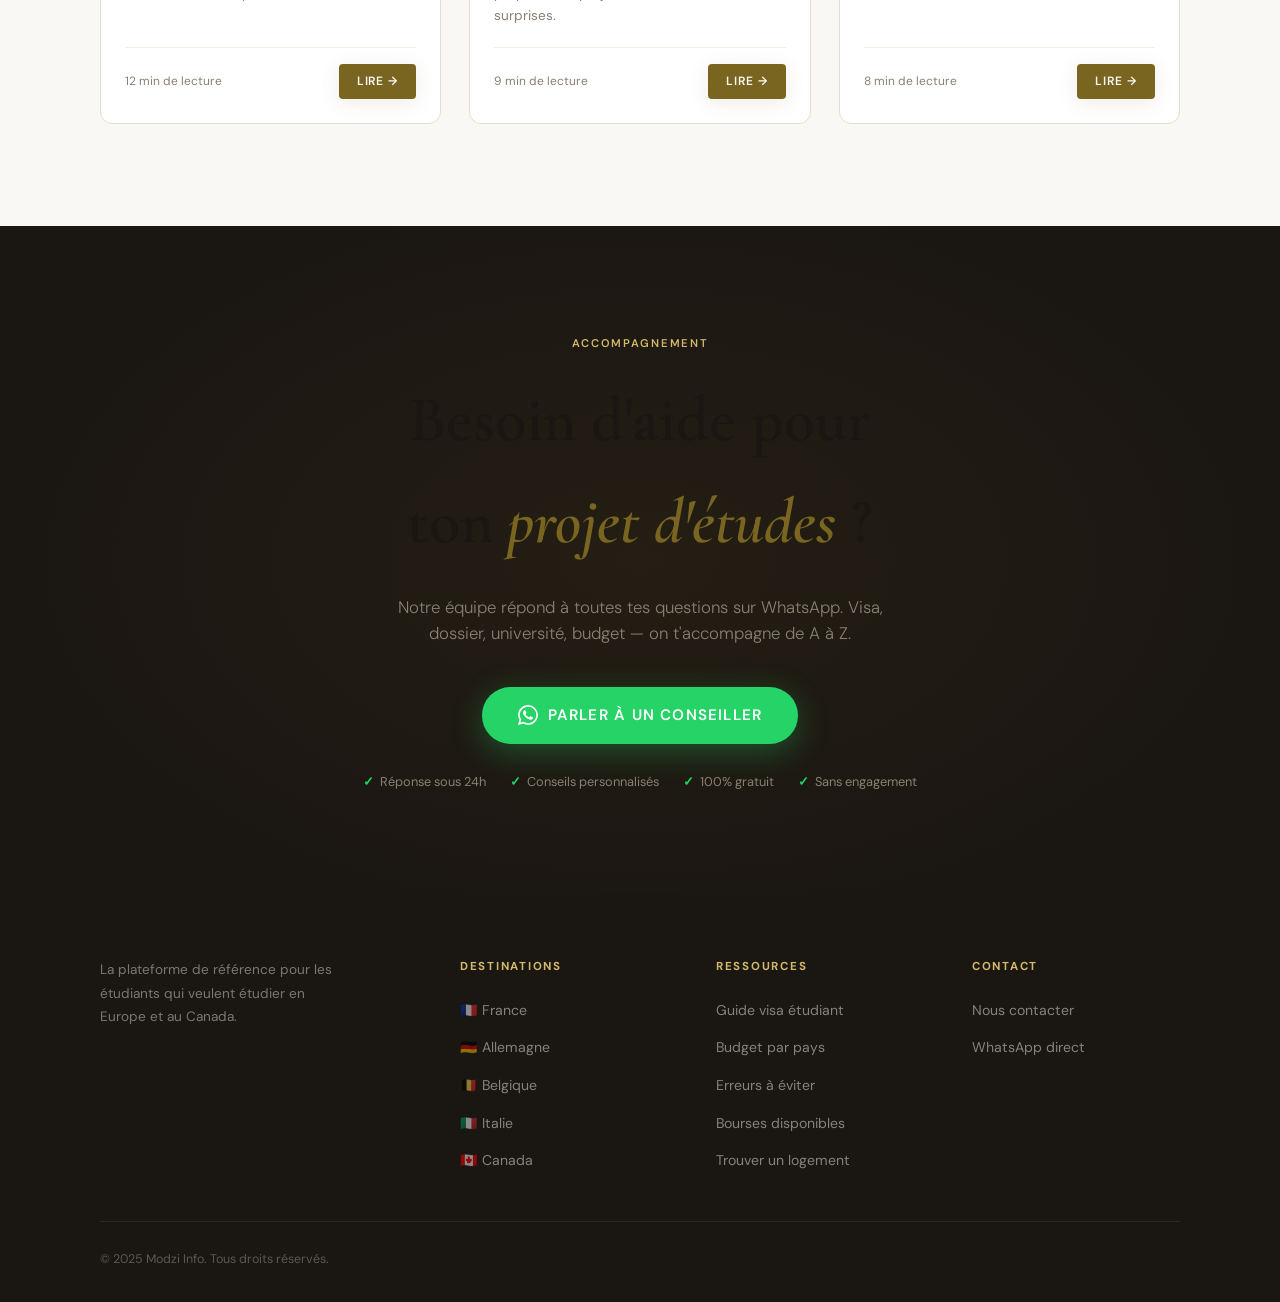
==== commit 98e7ded8: "bdd flask et modifs" ====
--- a/index.html
+++ b/index.html
@@ -67,8 +67,8 @@
         Visa, admission, budget, démarches — tout ce qu'il faut savoir pour concrétiser ton projet sans te tromper.
       </p>
       <div class="hero__actions">
-        <a href="destinations.html" class="btn btn-primary"><i class="fas fa-globe"></i> Choisir mon pays</a>
-        <a href="articles/index.html" class="btn btn-outline" style="border-color:rgba(212,185,106,0.5);color:var(--gold-pale);"><i class="fas fa-book"></i> Voir les démarches</a>
+        <a href="quiz.html" class="btn btn-primary"><i class="fas fa-lightbulb"></i> Fais le quiz</a>
+        <a href="destinations.html" class="btn btn-outline" style="border-color:rgba(212,185,106,0.5);color:var(--gold-pale);"><i class="fas fa-globe"></i> Choisir mon pays</a>
       </div>
     </div>
   </div>
--- a/styles.css
+++ b/styles.css
@@ -120,6 +120,27 @@
 .dest-card__meta { display: flex; gap: 6px; flex-wrap: wrap; margin-bottom: 18px; }
 .meta-tag { font-size: 0.68rem; font-weight: 600; letter-spacing: 0.08em; text-transform: uppercase; padding: 4px 10px; border-radius: 50px; background: var(--beige); color: var(--gold); }
 
+.profile-grid { display: grid; grid-template-columns: repeat(auto-fit, minmax(240px, 1fr)); gap: 24px; margin-top: 32px; }
+.profile-card { background: var(--white); border: 1px solid var(--beige-dark); border-radius: var(--radius-lg); padding: 28px; box-shadow: 0 18px 38px rgba(26,22,18,0.08); transition: var(--transition); }
+.profile-card:hover { transform: translateY(-3px); border-color: var(--gold-pale); }
+.profile-card__tag { display: inline-flex; align-items: center; gap: 8px; font-size: 0.75rem; font-weight: 700; color: var(--gold); text-transform: uppercase; letter-spacing: 0.12em; margin-bottom: 16px; }
+.profile-card__title { font-family: var(--font-display); font-size: 1.25rem; font-weight: 600; margin-bottom: 12px; color: var(--ink); }
+.profile-card__text { font-size: 0.95rem; color: var(--ink-light); line-height: 1.8; margin-bottom: 18px; }
+.profile-card__footer { display: flex; flex-wrap: wrap; gap: 10px; }
+.profile-card__footer .meta-tag { padding: 6px 12px; }
+
+.comparison-table { width: 100%; border-collapse: collapse; margin-top: 32px; font-size: 0.95rem; }
+.comparison-table th, .comparison-table td { padding: 18px 20px; text-align: left; border-bottom: 1px solid var(--beige-dark); }
+.comparison-table th { background: var(--ink); color: var(--cream); font-weight: 600; letter-spacing: 0.05em; }
+.comparison-table tbody tr:hover { background: rgba(122,101,32,0.05); }
+.comparison-table td:last-child { text-align: center; }
+
+.cta-grid { display: grid; grid-template-columns: repeat(auto-fit, minmax(240px, 1fr)); gap: 24px; margin-top: 40px; }
+.cta-card { background: var(--ink); color: var(--cream); border-radius: var(--radius-lg); padding: 28px; border: 1px solid rgba(250,248,244,0.12); }
+.cta-card h3 { font-family: var(--font-display); font-size: 1.5rem; margin-bottom: 16px; }
+.cta-card p { color: rgba(242,237,230,0.75); line-height: 1.8; margin-bottom: 24px; }
+.cta-card .btn { width: 100%; justify-content: center; }
+
 .steps { display: grid; grid-template-columns: repeat(auto-fit, minmax(240px, 1fr)); gap: 40px; margin-top: 64px; position: relative; }
 .steps::before { content: ''; position: absolute; top: 36px; left: 10%; right: 10%; height: 1px; background: linear-gradient(90deg, transparent, var(--gold-pale), transparent); }
 .step { text-align: center; position: relative; }
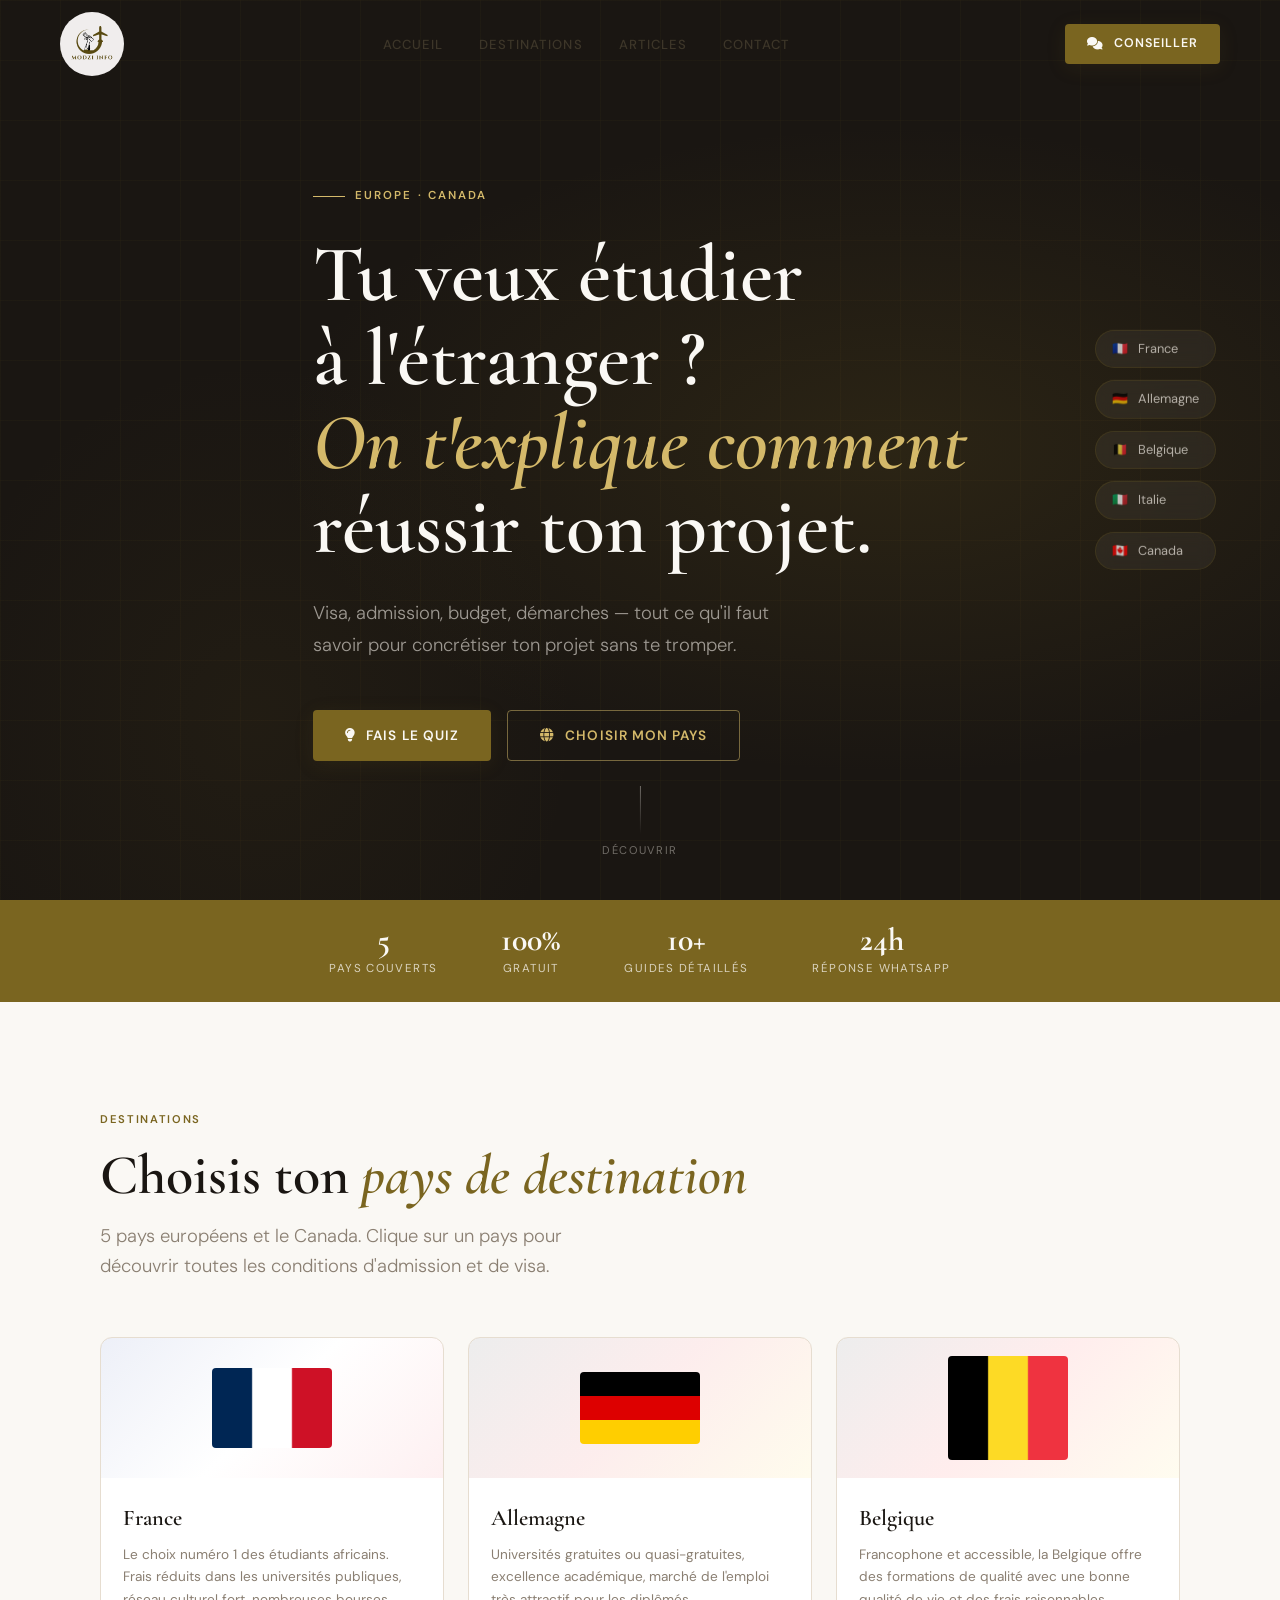
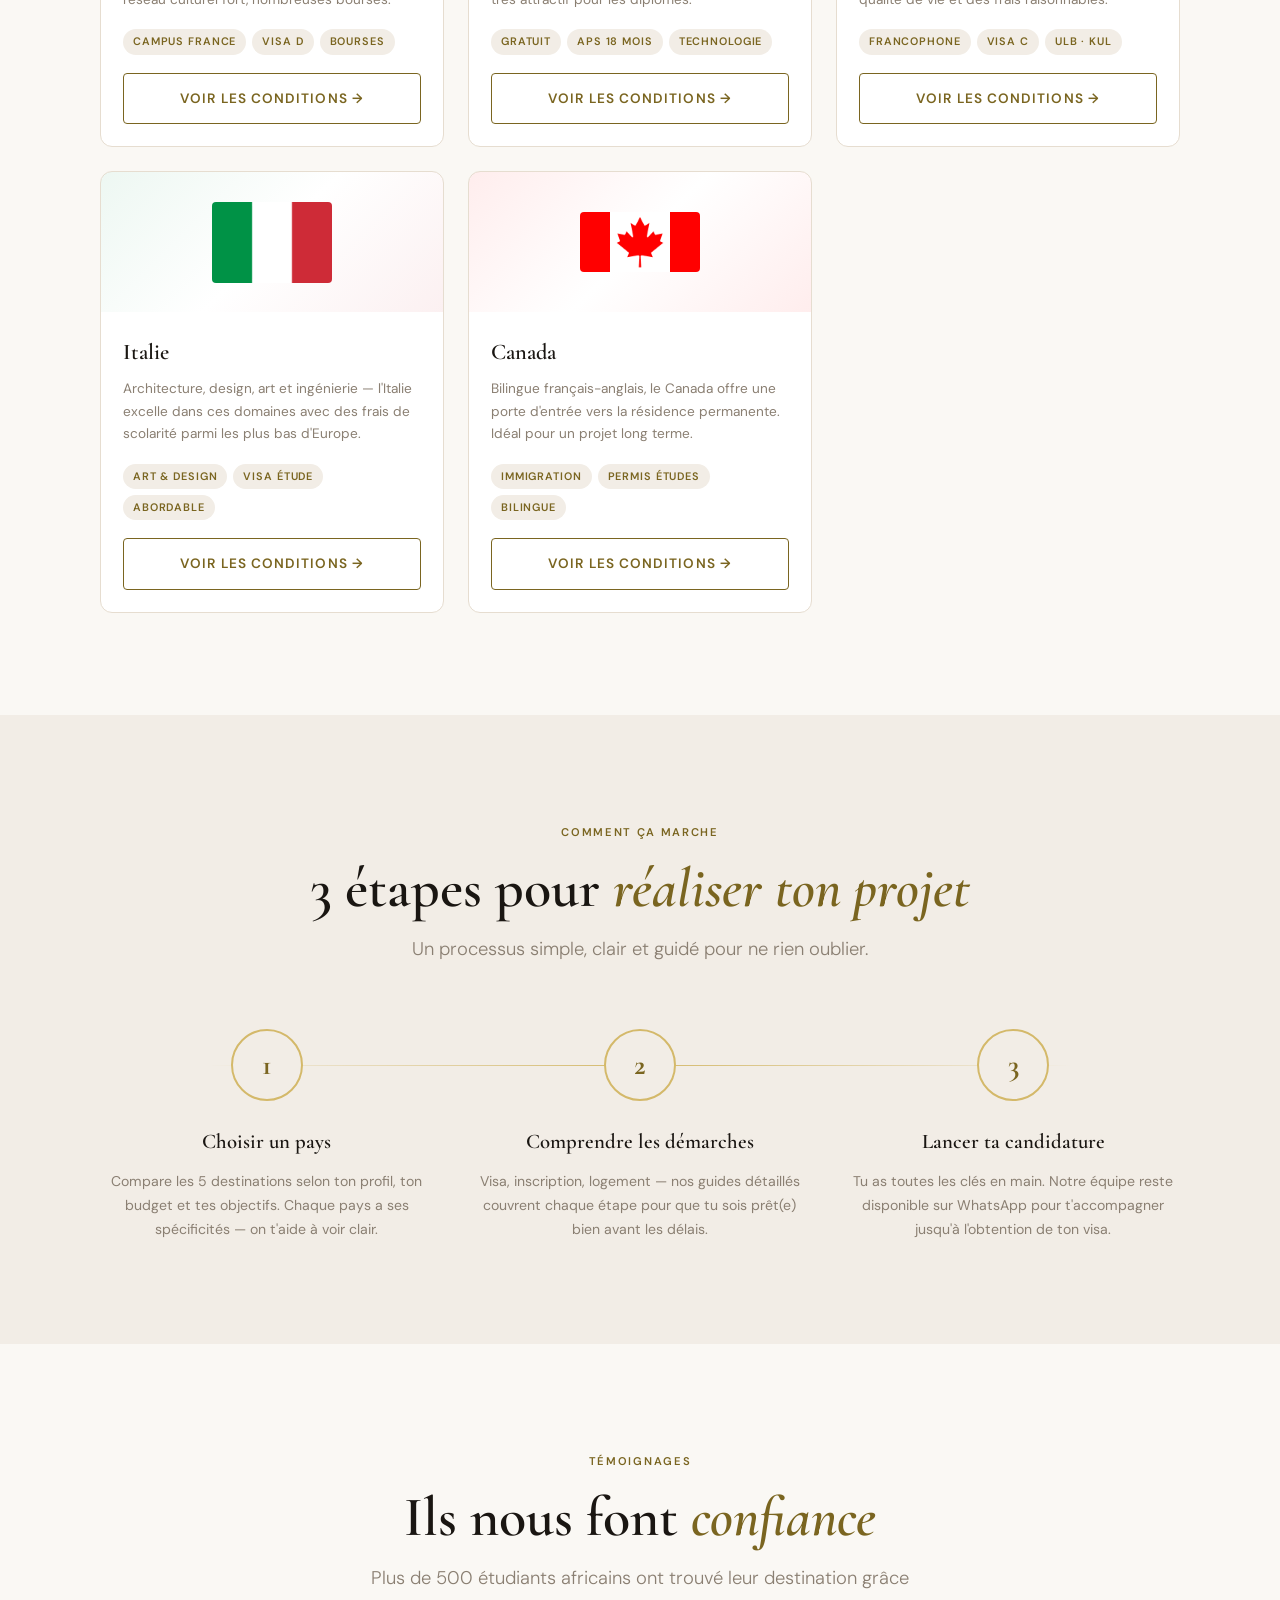
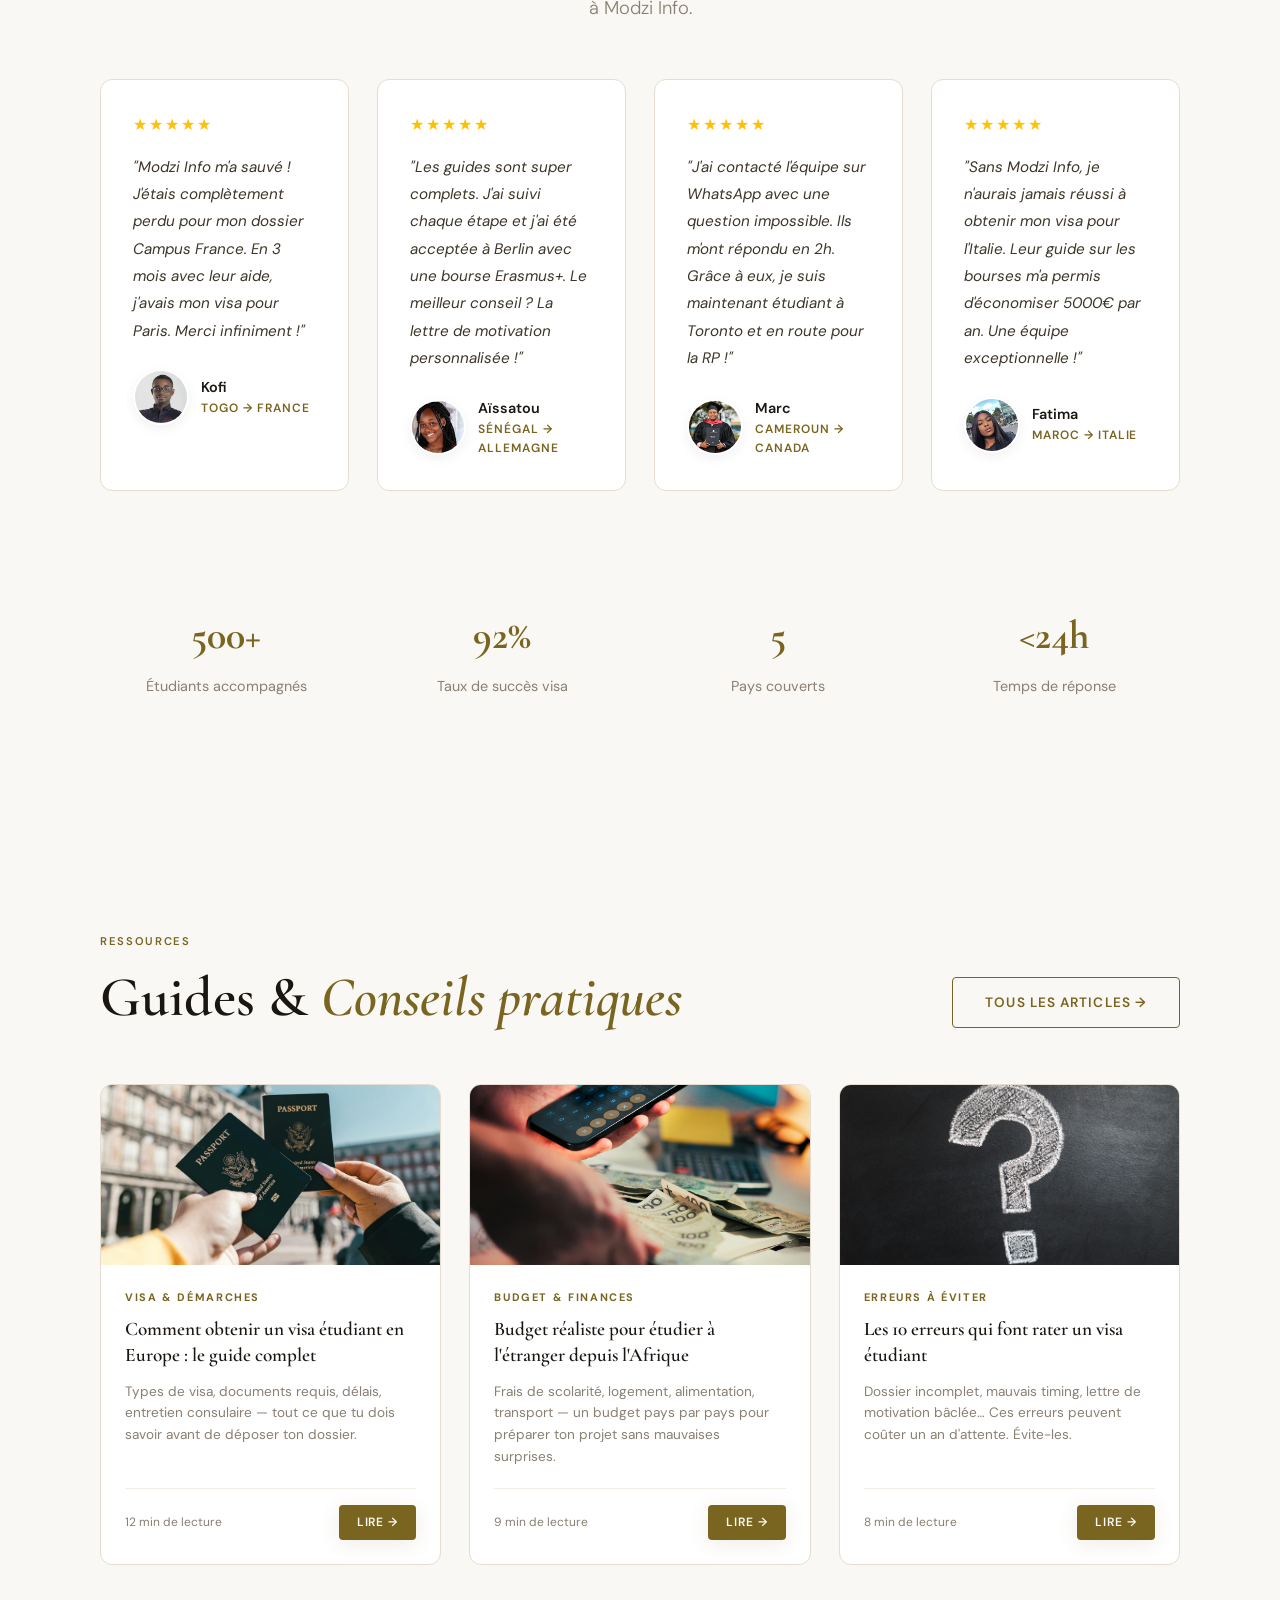
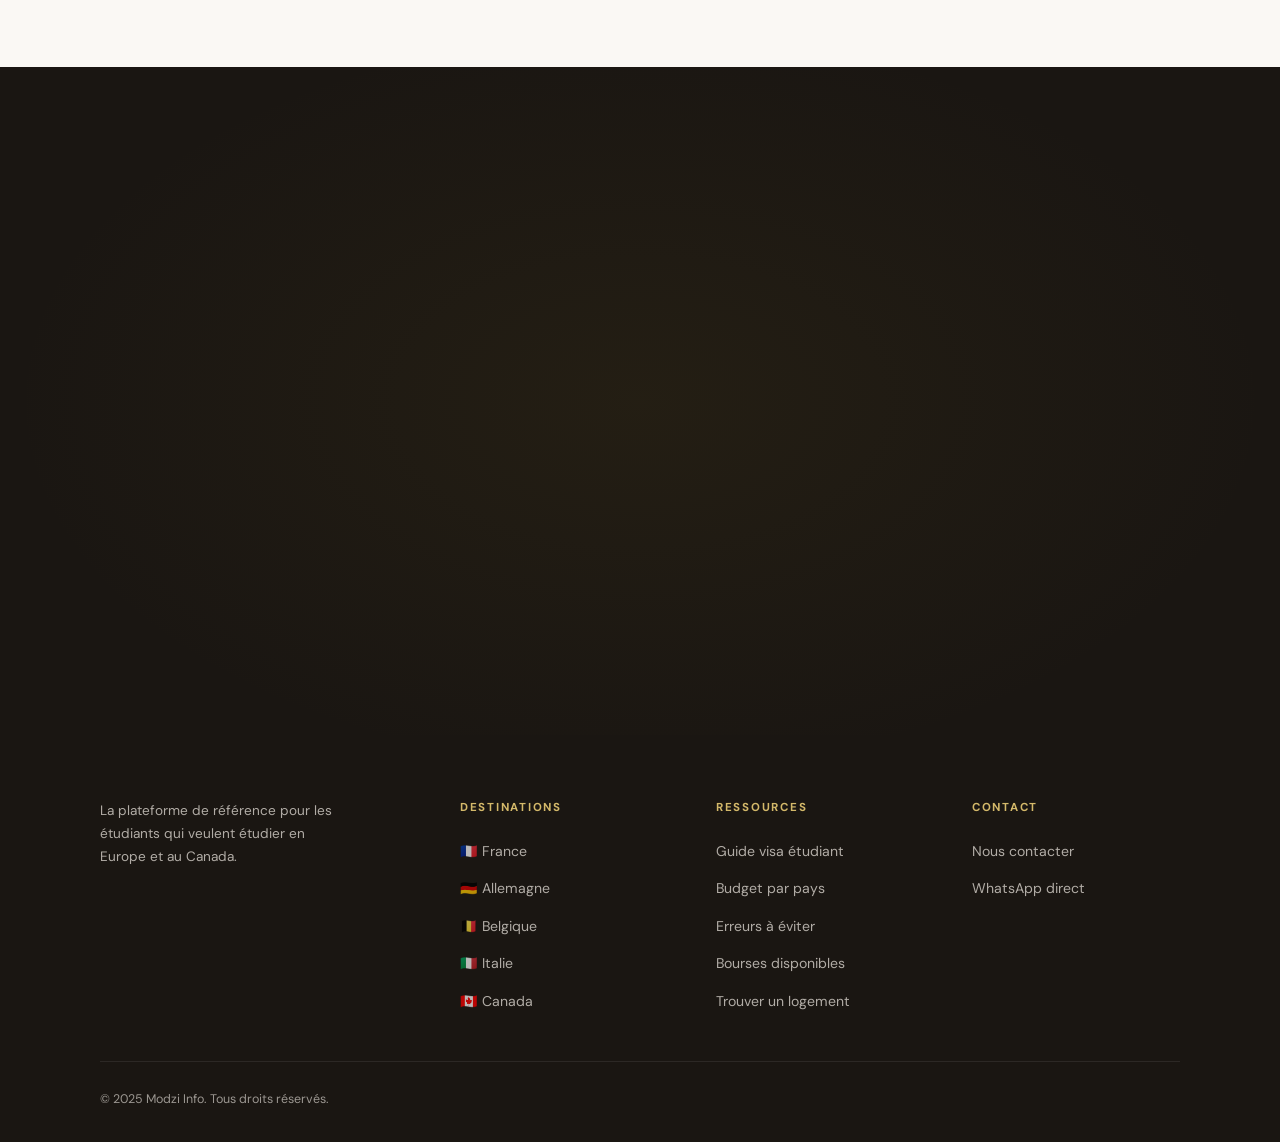
==== commit 2b8cd720: "other updates" ====
--- a/index.html
+++ b/index.html
@@ -1,13 +1,17 @@
 <!DOCTYPE html>
 <html lang="fr">
+
 <head>
   <meta charset="UTF-8">
   <meta name="viewport" content="width=device-width, initial-scale=1.0">
   <title>Modzi Info — Étudier à l'Étranger depuis l'Afrique</title>
-  <meta name="description" content="Modzi Info t'accompagne dans ton projet d'études à l'étranger. Visa étudiant, conditions d'admission, budget — tout ce qu'il faut savoir pour étudier en France, Allemagne, Belgique, Italie ou Canada.">
-  <meta name="keywords" content="études à l'étranger, visa étudiant, étudier en France, étudier en Allemagne, étudier au Canada, étudier en Belgique, bourses Afrique">
+  <meta name="description"
+    content="Modzi Info t'accompagne dans ton projet d'études à l'étranger. Visa étudiant, conditions d'admission, budget — tout ce qu'il faut savoir pour étudier en France, Allemagne, Belgique, Italie ou Canada.">
+  <meta name="keywords"
+    content="études à l'étranger, visa étudiant, étudier en France, étudier en Allemagne, étudier au Canada, étudier en Belgique, bourses Afrique">
   <meta property="og:title" content="Modzi Info — Étudier à l'Étranger depuis l'Afrique">
-  <meta property="og:description" content="Tout ce qu'il faut savoir pour étudier en Europe et au Canada. Visa, budget, démarches — on t'explique tout.">
+  <meta property="og:description"
+    content="Tout ce qu'il faut savoir pour étudier en Europe et au Canada. Visa, budget, démarches — on t'explique tout.">
   <meta property="og:type" content="website">
   <meta property="og:url" content="https://modzi.info">
   <link rel="canonical" href="https://modzi.info">
@@ -15,515 +19,473 @@
   <link rel="icon" href="images/logo.png" type="image/png">
   <link rel="stylesheet" href="https://cdnjs.cloudflare.com/ajax/libs/font-awesome/6.4.0/css/all.min.css">
   <script type="application/ld+json">
-  {"@context":"https://schema.org","@type":"Organization","name":"Modzi Info","url":"https://modzi.info","description":"Plateforme d'orientation pour étudiants africains souhaitant étudier à l'étranger","contactPoint":{"@type":"ContactPoint","telephone":"+228-99-32-46-36","contactType":"customer service"}}
+  {"@context":"https://schema.org","@type":"Organization","name":"Modzi Info","url":"https://modzi.info","description":"Plateforme d'orientation pour étudiants africains souhaitant étudier à l'étranger","contactPoint":{"@type":"ContactPoint","telephone":"+33-6-75-70-09-25","contactType":"customer service"}}
   </script>
 </head>
+
 <body>
 
-<!-- NAVBAR -->
-<nav class="navbar" aria-label="Navigation principale">
-  <div class="navbar__inner">
-    <a class="navbar__logo" href="index.html" aria-label="Modzi Info - Accueil">
-      <img src="images/logo.png" alt="Modzi Info Logo" width="64" height="64" onerror="this.nextElementSibling.style.display='inline';">
-      <span class="navbar__logo-text" style="display:none;">Modzi Info</span>
-    </a>
-    <ul class="navbar__links" role="list">
-      <li><a href="index.html">Accueil</a></li>
-      <li><a href="destinations.html">Destinations</a></li>
-      <li><a href="articles/index.html">Articles</a></li>
-      <li><a href="contact.html">Contact</a></li>
-    </ul>
-    <a href="#" class="btn btn-primary navbar__cta" data-wa-generic style="padding:10px 22px;font-size:0.78rem;">
-      <i class="fas fa-comments"></i> Conseiller
-    </a>
-    <button class="hamburger" aria-label="Menu" aria-expanded="false">
-      <span></span><span></span><span></span>
-    </button>
+  <!-- NAVBAR -->
+  <nav class="navbar" aria-label="Navigation principale">
+    <div class="navbar__inner">
+      <a class="navbar__logo" href="index.html" aria-label="Modzi Info - Accueil">
+        <img src="images/logo.png" alt="Modzi Info Logo" width="64" height="64"
+          onerror="this.nextElementSibling.style.display='inline';">
+        <span class="navbar__logo-text" style="display:none;">Modzi Info</span>
+      </a>
+      <ul class="navbar__links" role="list">
+        <li><a href="index.html">Accueil</a></li>
+        <li><a href="destinations.html">Destinations</a></li>
+        <li><a href="articles/index.html">Articles</a></li>
+        <li><a href="contact.html">Contact</a></li>
+      </ul>
+      <a href="#" class="btn btn-primary navbar__cta" data-wa-generic style="padding:10px 22px;font-size:0.78rem;">
+        <i class="fas fa-comments"></i> Conseiller
+      </a>
+      <button class="hamburger" aria-label="Menu" aria-expanded="false">
+        <span></span><span></span><span></span>
+      </button>
+    </div>
+  </nav>
+
+  <!-- MOBILE MENU -->
+  <div class="mobile-menu" role="dialog" aria-modal="true" aria-label="Menu mobile">
+    <button class="close-btn" aria-label="Fermer le menu">✕</button>
+    <a href="index.html">Accueil</a>
+    <a href="destinations.html">Destinations</a>
+    <a href="articles/index.html">Articles</a>
+    <a href="contact.html">Contact</a>
+    <a href="#" data-wa-generic class="btn btn-whatsapp" style="margin-top:16px;"><i class="fas fa-comments"></i> Parler
+      à un conseiller</a>
   </div>
-</nav>
-
-<!-- MOBILE MENU -->
-<div class="mobile-menu" role="dialog" aria-modal="true" aria-label="Menu mobile">
-  <button class="close-btn" aria-label="Fermer le menu">✕</button>
-  <a href="index.html">Accueil</a>
-  <a href="destinations.html">Destinations</a>
-  <a href="articles/index.html">Articles</a>
-  <a href="contact.html">Contact</a>
-  <a href="#" data-wa-generic class="btn btn-whatsapp" style="margin-top:16px;"><i class="fas fa-comments"></i> Parler à un conseiller</a>
-</div>
-
-<!-- HERO -->
-<section class="hero" aria-labelledby="hero-title">
-  <div class="hero__bg" aria-hidden="true"></div>
-  <div class="hero__grid-lines" aria-hidden="true"></div>
-  <div class="container">
-    <div class="hero__content">
-      <div class="hero__eyebrow">Europe · Canada</div>
-      <h1 class="hero__title" id="hero-title">
-        Tu veux étudier<br>à l'étranger ?<br>
-        <em>On t'explique comment</em><br>réussir ton projet.
-      </h1>
-      <p class="hero__subtitle">
-        Visa, admission, budget, démarches — tout ce qu'il faut savoir pour concrétiser ton projet sans te tromper.
-      </p>
-      <div class="hero__actions">
-        <a href="quiz.html" class="btn btn-primary"><i class="fas fa-lightbulb"></i> Fais le quiz</a>
-        <a href="destinations.html" class="btn btn-outline" style="border-color:rgba(212,185,106,0.5);color:var(--gold-pale);"><i class="fas fa-globe"></i> Choisir mon pays</a>
+
+  <!-- HERO -->
+  <section class="hero" aria-labelledby="hero-title">
+    <div class="hero__bg" aria-hidden="true"></div>
+    <div class="hero__grid-lines" aria-hidden="true"></div>
+    <div class="container">
+      <div class="hero__content">
+        <div class="hero__eyebrow">Europe · Canada</div>
+        <h1 class="hero__title" id="hero-title">
+          Tu veux étudier<br>à l'étranger ?<br>
+          <em>On t'explique comment</em><br>réussir ton projet.
+        </h1>
+        <p class="hero__subtitle">
+          Visa, admission, budget, démarches — tout ce qu'il faut savoir pour concrétiser ton projet sans te tromper.
+        </p>
+        <div class="hero__actions">
+          <a href="quiz.html" class="btn btn-primary"><i class="fas fa-lightbulb"></i> Fais le quiz</a>
+          <a href="destinations.html" class="btn btn-outline"
+            style="border-color:rgba(212,185,106,0.5);color:var(--gold-pale);"><i class="fas fa-globe"></i> Choisir mon
+            pays</a>
+        </div>
+      </div>
+    </div>
+    <div class="hero__flags" aria-hidden="true">
+      <div class="hero__flag-chip"><span>🇫🇷</span><span>France</span></div>
+      <div class="hero__flag-chip"><span>🇩🇪</span><span>Allemagne</span></div>
+      <div class="hero__flag-chip"><span>🇧🇪</span><span>Belgique</span></div>
+      <div class="hero__flag-chip"><span>🇮🇹</span><span>Italie</span></div>
+      <div class="hero__flag-chip"><span>🇨🇦</span><span>Canada</span></div>
+    </div>
+    <div class="hero__scroll" aria-hidden="true">
+      <div class="hero__scroll-line"></div>
+      <span>Découvrir</span>
+    </div>
+  </section>
+
+  <!-- STATS BAR -->
+  <div class="stats-bar" aria-label="Chiffres clés">
+    <div class="stats-bar__inner">
+      <div class="stat-item">
+        <span class="stat-item__num" data-counter="5" data-suffix="">5</span>
+        <span class="stat-item__label">Pays couverts</span>
+      </div>
+      <div class="stat-item">
+        <span class="stat-item__num" data-counter="100" data-suffix="%">100%</span>
+        <span class="stat-item__label">Gratuit</span>
+      </div>
+      <div class="stat-item">
+        <span class="stat-item__num" data-counter="10" data-suffix="+">10+</span>
+        <span class="stat-item__label">Guides détaillés</span>
+      </div>
+      <div class="stat-item">
+        <span class="stat-item__num" data-counter="24" data-suffix="h">24h</span>
+        <span class="stat-item__label">Réponse WhatsApp</span>
       </div>
     </div>
   </div>
-  <div class="hero__flags" aria-hidden="true">
-    <div class="hero__flag-chip"><span>🇫🇷</span><span>France</span></div>
-    <div class="hero__flag-chip"><span>🇩🇪</span><span>Allemagne</span></div>
-    <div class="hero__flag-chip"><span>🇧🇪</span><span>Belgique</span></div>
-    <div class="hero__flag-chip"><span>🇮🇹</span><span>Italie</span></div>
-    <div class="hero__flag-chip"><span>🇨🇦</span><span>Canada</span></div>
-  </div>
-  <div class="hero__scroll" aria-hidden="true">
-    <div class="hero__scroll-line"></div>
-    <span>Découvrir</span>
-  </div>
-</section>
-
-<!-- STATS BAR -->
-<div class="stats-bar" aria-label="Chiffres clés">
-  <div class="stats-bar__inner">
-    <div class="stat-item">
-      <span class="stat-item__num" data-counter="5" data-suffix="">5</span>
-      <span class="stat-item__label">Pays couverts</span>
-    </div>
-    <div class="stat-item">
-      <span class="stat-item__num" data-counter="100" data-suffix="%">100%</span>
-      <span class="stat-item__label">Gratuit</span>
-    </div>
-    <div class="stat-item">
-      <span class="stat-item__num" data-counter="10" data-suffix="+">10+</span>
-      <span class="stat-item__label">Guides détaillés</span>
-    </div>
-    <div class="stat-item">
-      <span class="stat-item__num" data-counter="24" data-suffix="h">24h</span>
-      <span class="stat-item__label">Réponse WhatsApp</span>
-    </div>
-  </div>
-</div>
-
-<!-- DESTINATIONS -->
-<section class="section" id="destinations" aria-labelledby="dest-title">
-  <div class="container">
-    <div class="fade-up">
-      <div class="tag">Destinations</div>
-      <h2 class="section-title" id="dest-title">Choisis ton <em>pays de destination</em></h2>
-      <p class="section-subtitle">5 pays européens et le Canada. Clique sur un pays pour découvrir toutes les conditions d'admission et de visa.</p>
-    </div>
-    <div class="destinations-grid">
-      <article class="dest-card fade-up" onclick="window.location='france.html'" tabindex="0" role="button" aria-label="Étudier en France">
-        <div class="dest-card__header">
-          <img src="images/fr.png" alt="Drapeau France" class="dest-card__flag" style="height:auto;">
-          <div class="dest-card__header-bg" style="background:linear-gradient(135deg,#002395,#fff,#ed2939);"></div>
-        </div>
-        <div class="dest-card__body">
-          <h3 class="dest-card__country">France</h3>
-          <p class="dest-card__desc">Le choix numéro 1 des étudiants africains. Frais réduits dans les universités publiques, réseau culturel fort, nombreuses bourses.</p>
-          <div class="dest-card__meta">
-            <span class="meta-tag">Campus France</span>
-            <span class="meta-tag">Visa D</span>
-            <span class="meta-tag">Bourses</span>
-          </div>
-          <a href="france.html" class="btn btn-outline" style="width:100%;justify-content:center;">Voir les conditions →</a>
-        </div>
-      </article>
-      <article class="dest-card fade-up" onclick="window.location='allemagne.html'" tabindex="0" role="button" aria-label="Étudier en Allemagne">
-        <div class="dest-card__header">
-          <img src="images/de.png" alt="Drapeau Allemagne" class="dest-card__flag" style="height:auto;">
-          <div class="dest-card__header-bg" style="background:linear-gradient(135deg,#000,#dd0000,#ffce00);"></div>
-        </div>
-        <div class="dest-card__body">
-          <h3 class="dest-card__country">Allemagne</h3>
-          <p class="dest-card__desc">Universités gratuites ou quasi-gratuites, excellence académique, marché de l'emploi très attractif pour les diplômés.</p>
-          <div class="dest-card__meta">
-            <span class="meta-tag">Gratuit</span>
-            <span class="meta-tag">APS 18 mois</span>
-            <span class="meta-tag">Technologie</span>
-          </div>
-          <a href="allemagne.html" class="btn btn-outline" style="width:100%;justify-content:center;">Voir les conditions →</a>
-        </div>
-      </article>
-      <article class="dest-card fade-up" onclick="window.location='belgique.html'" tabindex="0" role="button" aria-label="Étudier en Belgique">
-        <div class="dest-card__header">
-          <img src="images/be.png" alt="Drapeau Belgique" class="dest-card__flag" style="height:auto;">
-          <div class="dest-card__header-bg" style="background:linear-gradient(135deg,#000,#f00,#fdda24);"></div>
-        </div>
-        <div class="dest-card__body">
-          <h3 class="dest-card__country">Belgique</h3>
-          <p class="dest-card__desc">Francophone et accessible, la Belgique offre des formations de qualité avec une bonne qualité de vie et des frais raisonnables.</p>
-          <div class="dest-card__meta">
-            <span class="meta-tag">Francophone</span>
-            <span class="meta-tag">Visa C</span>
-            <span class="meta-tag">ULB · KUL</span>
-          </div>
-          <a href="belgique.html" class="btn btn-outline" style="width:100%;justify-content:center;">Voir les conditions →</a>
-        </div>
-      </article>
-      <article class="dest-card fade-up" onclick="window.location='italie.html'" tabindex="0" role="button" aria-label="Étudier en Italie">
-        <div class="dest-card__header">
-          <img src="images/it.png" alt="Drapeau Italie" class="dest-card__flag" style="height:auto;">
-          <div class="dest-card__header-bg" style="background:linear-gradient(135deg,#009246,#fff,#ce2b37);"></div>
-        </div>
-        <div class="dest-card__body">
-          <h3 class="dest-card__country">Italie</h3>
-          <p class="dest-card__desc">Architecture, design, art et ingénierie — l'Italie excelle dans ces domaines avec des frais de scolarité parmi les plus bas d'Europe.</p>
-          <div class="dest-card__meta">
-            <span class="meta-tag">Art & Design</span>
-            <span class="meta-tag">Visa étude</span>
-            <span class="meta-tag">Abordable</span>
-          </div>
-          <a href="italie.html" class="btn btn-outline" style="width:100%;justify-content:center;">Voir les conditions →</a>
-        </div>
-      </article>
-      <article class="dest-card fade-up" onclick="window.location='canada.html'" tabindex="0" role="button" aria-label="Étudier au Canada">
-        <div class="dest-card__header">
-          <img src="images/ca.png" alt="Drapeau Canada" class="dest-card__flag" style="height:auto;">
-          <div class="dest-card__header-bg" style="background:linear-gradient(135deg,#ff0000,#fff,#ff0000);"></div>
-        </div>
-        <div class="dest-card__body">
-          <h3 class="dest-card__country">Canada</h3>
-          <p class="dest-card__desc">Bilingue français-anglais, le Canada offre une porte d'entrée vers la résidence permanente. Idéal pour un projet long terme.</p>
-          <div class="dest-card__meta">
-            <span class="meta-tag">Immigration</span>
-            <span class="meta-tag">Permis études</span>
-            <span class="meta-tag">Bilingue</span>
-          </div>
-          <a href="canada.html" class="btn btn-outline" style="width:100%;justify-content:center;">Voir les conditions →</a>
-        </div>
-      </article>
-    </div>
-  </div>
-</section>
-
-<!-- HOW IT WORKS -->
-<section class="section section--beige" aria-labelledby="how-title">
-  <div class="container">
-    <div class="fade-up" style="text-align:center;">
-      <div class="tag">Comment ça marche</div>
-      <h2 class="section-title" id="how-title">3 étapes pour <em>réaliser ton projet</em></h2>
-      <p class="section-subtitle" style="margin:16px auto 0;text-align:center;">Un processus simple, clair et guidé pour ne rien oublier.</p>
-    </div>
-    <div class="steps">
-      <div class="step fade-up">
-        <div class="step__num">1</div>
-        <h3 class="step__title">Choisir un pays</h3>
-        <p class="step__desc">Compare les 5 destinations selon ton profil, ton budget et tes objectifs. Chaque pays a ses spécificités — on t'aide à voir clair.</p>
-      </div>
-      <div class="step fade-up">
-        <div class="step__num">2</div>
-        <h3 class="step__title">Comprendre les démarches</h3>
-        <p class="step__desc">Visa, inscription, logement — nos guides détaillés couvrent chaque étape pour que tu sois prêt(e) bien avant les délais.</p>
-      </div>
-      <div class="step fade-up">
-        <div class="step__num">3</div>
-        <h3 class="step__title">Lancer ta candidature</h3>
-        <p class="step__desc">Tu as toutes les clés en main. Notre équipe reste disponible sur WhatsApp pour t'accompagner jusqu'à l'obtention de ton visa.</p>
-      </div>
-    </div>
-  </div>
-</section>
-
-<!-- SOCIAL PROOF -->
-<section class="section" aria-labelledby="testimonials-title">
-  <div class="container">
-    <div class="fade-up" style="text-align:center;">
-      <div class="tag">Témoignages</div>
-      <h2 class="section-title" id="testimonials-title">Ils nous font <em>confiance</em></h2>
-      <p class="section-subtitle" style="margin:16px auto 0;text-align:center;">Plus de 500 étudiants africains ont trouvé leur destination grâce à Modzi Info.</p>
-    </div>
-    
-    <div class="testimonials-grid">
-      <div class="testimonials-container">
-        <div class="testimonial-card fade-up">
-          <div class="testimonial-stars">★★★★★</div>
-          <p class="testimonial-text">"Modzi Info m'a sauvé ! J'étais complètement perdu pour mon dossier Campus France. En 3 mois avec leur aide, j'avais mon visa pour Paris. Merci infiniment !"</p>
-          <div class="testimonial-author">
-            <div class="testimonial-avatar">👨‍🎓</div>
-            <div>
-              <div class="testimonial-name">Kofi</div>
-              <div class="testimonial-location">Togo → France</div>
-            </div>
-          </div>
-        </div>
-        
-        <div class="testimonial-card fade-up">
-          <div class="testimonial-stars">★★★★★</div>
-          <p class="testimonial-text">"Les guides sont super complets. J'ai suivi chaque étape et j'ai été acceptée à Berlin avec une bourse Erasmus+. Le meilleur conseil ? La lettre de motivation personnalisée !"</p>
-          <div class="testimonial-author">
-            <div class="testimonial-avatar">👩‍🎓</div>
-            <div>
-              <div class="testimonial-name">Aïssatou</div>
-              <div class="testimonial-location">Sénégal → Allemagne</div>
-            </div>
-          </div>
-        </div>
-        
-        <div class="testimonial-card fade-up">
-          <div class="testimonial-stars">★★★★★</div>
-          <p class="testimonial-text">"J'ai contacté l'équipe sur WhatsApp avec une question impossible. Ils m'ont répondu en 2h. Grâce à eux, je suis maintenant étudiant à Toronto et en route pour la RP !"</p>
-          <div class="testimonial-author">
-            <div class="testimonial-avatar">👨‍🎓</div>
-            <div>
-              <div class="testimonial-name">Marc</div>
-              <div class="testimonial-location">Cameroun → Canada</div>
-            </div>
-          </div>
-        </div>
-        
-        <div class="testimonial-card fade-up">
-          <div class="testimonial-stars">★★★★★</div>
-          <p class="testimonial-text">"Sans Modzi Info, je n'aurais jamais réussi à obtenir mon visa pour l'Italie. Leur guide sur les bourses m'a permis d'économiser 5000€ par an. Une équipe exceptionnelle !"</p>
-          <div class="testimonial-author">
-            <div class="testimonial-avatar">👩‍🎓</div>
-            <div>
-              <div class="testimonial-name">Fatima</div>
-              <div class="testimonial-location">Maroc → Italie</div>
-            </div>
-          </div>
-        </div>
-        
-        <div class="testimonial-card fade-up">
-          <div class="testimonial-stars">★★★★★</div>
-          <p class="testimonial-text">"J'ai eu peur au début, mais leur accompagnement personnalisé m'a rassuré. Aujourd'hui je suis en Master à Bruxelles et je recommande Modzi Info à tous mes amis !"</p>
-          <div class="testimonial-author">
-            <div class="testimonial-avatar">👨‍🎓</div>
-            <div>
-              <div class="testimonial-name">Jean-Pierre</div>
-              <div class="testimonial-location">Côte d'Ivoire → Belgique</div>
-            </div>
-          </div>
-        </div>
-        
-        <div class="testimonial-card fade-up">
-          <div class="testimonial-stars">★★★★★</div>
-          <p class="testimonial-text">"Leur expertise sur le Canada est incroyable. Ils connaissent tous les détails sur le PGWP et l'immigration. Merci pour cette opportunité de changer de vie !"</p>
-          <div class="testimonial-author">
-            <div class="testimonial-avatar">👩‍🎓</div>
-            <div>
-              <div class="testimonial-name">Sarah</div>
-              <div class="testimonial-location">Gabon → Canada</div>
-            </div>
-          </div>
-        </div>
-        
-        <!-- Duplication pour l'effet infini -->
-        <div class="testimonial-card fade-up">
-          <div class="testimonial-stars">★★★★★</div>
-          <p class="testimonial-text">"Modzi Info m'a sauvé ! J'étais complètement perdu pour mon dossier Campus France. En 3 mois avec leur aide, j'avais mon visa pour Paris. Merci infiniment !"</p>
-          <div class="testimonial-author">
-            <div class="testimonial-avatar">👨‍🎓</div>
-            <div>
-              <div class="testimonial-name">Kofi</div>
-              <div class="testimonial-location">Togo → France</div>
-            </div>
-          </div>
-        </div>
-        
-        <div class="testimonial-card fade-up">
-          <div class="testimonial-stars">★★★★★</div>
-          <p class="testimonial-text">"Les guides sont super complets. J'ai suivi chaque étape et j'ai été acceptée à Berlin avec une bourse Erasmus+. Le meilleur conseil ? La lettre de motivation personnalisée !"</p>
-          <div class="testimonial-author">
-            <div class="testimonial-avatar">👩‍🎓</div>
-            <div>
-              <div class="testimonial-name">Aïssatou</div>
-              <div class="testimonial-location">Sénégal → Allemagne</div>
-            </div>
-          </div>
-        </div>
-        
-        <div class="testimonial-card fade-up">
-          <div class="testimonial-stars">★★★★★</div>
-          <p class="testimonial-text">"J'ai contacté l'équipe sur WhatsApp avec une question impossible. Ils m'ont répondu en 2h. Grâce à eux, je suis maintenant étudiant à Toronto et en route pour la RP !"</p>
-          <div class="testimonial-author">
-            <div class="testimonial-avatar">👨‍🎓</div>
-            <div>
-              <div class="testimonial-name">Marc</div>
-              <div class="testimonial-location">Cameroun → Canada</div>
-            </div>
-          </div>
-        </div>
-        
-        <div class="testimonial-card fade-up">
-          <div class="testimonial-stars">★★★★★</div>
-          <p class="testimonial-text">"Sans Modzi Info, je n'aurais jamais réussi à obtenir mon visa pour l'Italie. Leur guide sur les bourses m'a permis d'économiser 5000€ par an. Une équipe exceptionnelle !"</p>
-          <div class="testimonial-author">
-            <div class="testimonial-avatar">👩‍🎓</div>
-            <div>
-              <div class="testimonial-name">Fatima</div>
-              <div class="testimonial-location">Maroc → Italie</div>
-            </div>
-          </div>
-        </div>
-        
-        <div class="testimonial-card fade-up">
-          <div class="testimonial-stars">★★★★★</div>
-          <p class="testimonial-text">"J'ai eu peur au début, mais leur accompagnement personnalisé m'a rassuré. Aujourd'hui je suis en Master à Bruxelles et je recommande Modzi Info à tous mes amis !"</p>
-          <div class="testimonial-author">
-            <div class="testimonial-avatar">👨‍🎓</div>
-            <div>
-              <div class="testimonial-name">Jean-Pierre</div>
-              <div class="testimonial-location">Côte d'Ivoire → Belgique</div>
-            </div>
-          </div>
-        </div>
-        
-        <div class="testimonial-card fade-up">
-          <div class="testimonial-stars">★★★★★</div>
-          <p class="testimonial-text">"Leur expertise sur le Canada est incroyable. Ils connaissent tous les détails sur le PGWP et l'immigration. Merci pour cette opportunité de changer de vie !"</p>
-          <div class="testimonial-author">
-            <div class="testimonial-avatar">👩‍🎓</div>
-            <div>
-              <div class="testimonial-name">Sarah</div>
-              <div class="testimonial-location">Gabon → Canada</div>
-            </div>
-          </div>
-        </div>
-      </div>
-    </div>
-    
-    <div style="display:grid;grid-template-columns:repeat(auto-fit,minmax(180px,1fr));gap:24px;margin-top:64px;">
-      <div style="text-align:center;padding:24px;">
-        <div style="font-family:var(--font-display);font-size:2.5rem;font-weight:700;color:var(--gold);margin-bottom:8px;">500+</div>
-        <div style="font-size:0.9rem;color:var(--muted);">Étudiants accompagnés</div>
-      </div>
-      <div style="text-align:center;padding:24px;">
-        <div style="font-family:var(--font-display);font-size:2.5rem;font-weight:700;color:var(--gold);margin-bottom:8px;">92%</div>
-        <div style="font-size:0.9rem;color:var(--muted);">Taux de succès visa</div>
-      </div>
-      <div style="text-align:center;padding:24px;">
-        <div style="font-family:var(--font-display);font-size:2.5rem;font-weight:700;color:var(--gold);margin-bottom:8px;">5</div>
-        <div style="font-size:0.9rem;color:var(--muted);">Pays couverts</div>
-      </div>
-      <div style="text-align:center;padding:24px;">
-        <div style="font-family:var(--font-display);font-size:2.5rem;font-weight:700;color:var(--gold);margin-bottom:8px;">&lt;24h</div>
-        <div style="font-size:0.9rem;color:var(--muted);">Temps de réponse</div>
-      </div>
-    </div>
-  </div>
-</section>
-
-<!-- ARTICLES -->
-<section class="section" id="articles" aria-labelledby="articles-title">
-  <div class="container">
-    <div class="fade-up" style="display:flex;justify-content:space-between;align-items:flex-end;flex-wrap:wrap;gap:20px;">
-      <div>
-        <div class="tag">Ressources</div>
-        <h2 class="section-title" id="articles-title">Guides &amp; <em>Conseils pratiques</em></h2>
-      </div>
-      <a href="articles/index.html" class="btn btn-outline">Tous les articles →</a>
-    </div>
-    <div class="articles-grid">
-      <article class="article-card fade-up">
-        <div class="article-card__thumb"><img src="images/article 1.jpg" alt="Documents et visa" style="width:100%;height:100%;object-fit:cover;"></div>
-        <div class="article-card__body">
-          <div class="article-card__category">Visa &amp; Démarches</div>
-          <h3 class="article-card__title">Comment obtenir un visa étudiant en Europe : le guide complet</h3>
-          <p class="article-card__excerpt">Types de visa, documents requis, délais, entretien consulaire — tout ce que tu dois savoir avant de déposer ton dossier.</p>
-          <div class="article-card__footer">
-            <span>12 min de lecture</span>
-            <a href="articles/index.html#modal-visa-etudiant" class="btn btn-primary" style="padding:8px 18px;font-size:0.75rem;">Lire →</a>
-          </div>
-        </div>
-      </article>
-      <article class="article-card fade-up">
-        <div class="article-card__thumb"><img src="images/article 2.jpg" alt="Budget et finances" style="width:100%;height:100%;object-fit:cover;"></div>
-        <div class="article-card__body">
-          <div class="article-card__category">Budget &amp; Finances</div>
-          <h3 class="article-card__title">Budget réaliste pour étudier à l'étranger depuis l'Afrique</h3>
-          <p class="article-card__excerpt">Frais de scolarité, logement, alimentation, transport — un budget pays par pays pour préparer ton projet sans mauvaises surprises.</p>
-          <div class="article-card__footer">
-            <span>9 min de lecture</span>
-            <a href="articles/index.html#modal-budget-etudes" class="btn btn-primary" style="padding:8px 18px;font-size:0.75rem;">Lire →</a>
-          </div>
-        </div>
-      </article>
-      <article class="article-card fade-up">
-        <div class="article-card__thumb"><img src="images/article 3.jpg" alt="Erreurs à éviter" style="width:100%;height:100%;object-fit:cover;"></div>
-        <div class="article-card__body">
-          <div class="article-card__category">Erreurs à éviter</div>
-          <h3 class="article-card__title">Les 10 erreurs qui font rater un visa étudiant</h3>
-          <p class="article-card__excerpt">Dossier incomplet, mauvais timing, lettre de motivation bâclée… Ces erreurs peuvent coûter un an d'attente. Évite-les.</p>
-          <div class="article-card__footer">
-            <span>8 min de lecture</span>
-            <a href="articles/index.html#modal-erreurs-visa" class="btn btn-primary" style="padding:8px 18px;font-size:0.75rem;">Lire →</a>
-          </div>
-        </div>
-      </article>
-    </div>
-  </div>
-</section>
-
-<!-- CONVERSION CTA -->
-<section class="section section--dark conversion" aria-labelledby="cta-title">
-  <div class="conversion__bg" aria-hidden="true"></div>
-  <div class="container conversion__content">
-    <div class="fade-up">
-      <div class="tag tag--light">Accompagnement</div>
-      <h2 class="conversion__title" id="cta-title">Besoin d'aide pour<br>ton <em>projet d'études</em> ?</h2>
-      <p class="conversion__text">
-        Notre équipe répond à toutes tes questions sur WhatsApp. Visa, dossier, université, budget — on t'accompagne de A à Z.
-      </p>
-      <a href="#" class="btn btn-whatsapp" data-wa-generic>
-        <svg xmlns="http://www.w3.org/2000/svg" viewBox="0 0 24 24" fill="currentColor" width="20" height="20"><path d="M17.472 14.382c-.297-.149-1.758-.867-2.03-.967-.273-.099-.471-.148-.67.15-.197.297-.767.966-.94 1.164-.173.199-.347.223-.644.075-.297-.15-1.255-.463-2.39-1.475-.883-.788-1.48-1.761-1.653-2.059-.173-.297-.018-.458.13-.606.134-.133.298-.347.446-.52.149-.174.198-.298.298-.497.099-.198.05-.371-.025-.52-.075-.149-.669-1.612-.916-2.207-.242-.579-.487-.5-.669-.51-.173-.008-.371-.01-.57-.01-.198 0-.52.074-.792.372-.272.297-1.04 1.016-1.04 2.479 0 1.462 1.065 2.875 1.213 3.074.149.198 2.096 3.2 5.077 4.487.709.306 1.262.489 1.694.625.712.227 1.36.195 1.871.118.571-.085 1.758-.719 2.006-1.413.248-.694.248-1.289.173-1.413-.074-.124-.272-.198-.57-.347m-5.421 7.403h-.004a9.87 9.87 0 01-5.031-1.378l-.361-.214-3.741.982.998-3.648-.235-.374a9.86 9.86 0 01-1.51-5.26c.001-5.45 4.436-9.884 9.888-9.884 2.64 0 5.122 1.03 6.988 2.898a9.825 9.825 0 012.893 6.994c-.003 5.45-4.437 9.884-9.885 9.884m8.413-18.297A11.815 11.815 0 0012.05 0C5.495 0 .16 5.335.157 11.892c0 2.096.547 4.142 1.588 5.945L.057 24l6.305-1.654a11.882 11.882 0 005.683 1.448h.005c6.554 0 11.89-5.335 11.893-11.893a11.821 11.821 0 00-3.48-8.413z"/></svg>
-        Parler à un conseiller
-      </a>
-      <div class="conversion__trust">
-        <div class="conversion__trust-item">Réponse sous 24h</div>
-        <div class="conversion__trust-item">Conseils personnalisés</div>
-        <div class="conversion__trust-item">100% gratuit</div>
-        <div class="conversion__trust-item">Sans engagement</div>
-      </div>
-    </div>
-  </div>
-</section>
-
-<!-- FOOTER -->
-<footer role="contentinfo">
-  <div class="container">
-    <div class="footer__grid">
-      <div class="footer__brand">
-        <img src="assets/logo.png" alt="Modzi Info" onerror="this.style.display='none'">
-        <p>La plateforme de référence pour les étudiants qui veulent étudier en Europe et au Canada.</p>
-      </div>
-      <div class="footer__col">
-        <h4>Destinations</h4>
-        <ul>
-          <li><a href="pays/france.html">🇫🇷 France</a></li>
-          <li><a href="pays/allemagne.html">🇩🇪 Allemagne</a></li>
-          <li><a href="pays/belgique.html">🇧🇪 Belgique</a></li>
-          <li><a href="pays/italie.html">🇮🇹 Italie</a></li>
-          <li><a href="pays/canada.html">🇨🇦 Canada</a></li>
-        </ul>
-      </div>
-      <div class="footer__col">
-        <h4>Ressources</h4>
-        <ul>
-          <li><a href="articles/visa-etudiant-europe.html">Guide visa étudiant</a></li>
-          <li><a href="articles/budget-etudes-etranger.html">Budget par pays</a></li>
-          <li><a href="articles/erreurs-visa-etudiant.html">Erreurs à éviter</a></li>
-          <li><a href="articles/bourses-etudiants-africains.html">Bourses disponibles</a></li>
-          <li><a href="articles/logement-etudiant-etranger.html">Trouver un logement</a></li>
-        </ul>
-      </div>
-      <div class="footer__col">
-        <h4>Contact</h4>
-        <ul>
-          <li><a href="contact.html">Nous contacter</a></li>
-          <li><a href="https://wa.me/22899324636" target="_blank" rel="noopener">WhatsApp direct</a></li>
-        </ul>
-      </div>
-    </div>
-    <div class="footer__bottom">
-      <span>© 2025 Modzi Info. Tous droits réservés.</span>
-    </div>
-  </div>
-</footer>
-
-<script src="main.js"></script>
+
+  <!-- DESTINATIONS -->
+  <section class="section" id="destinations" aria-labelledby="dest-title">
+    <div class="container">
+      <div class="fade-up">
+        <div class="tag">Destinations</div>
+        <h2 class="section-title" id="dest-title">Choisis ton <em>pays de destination</em></h2>
+        <p class="section-subtitle">5 pays européens et le Canada. Clique sur un pays pour découvrir toutes les
+          conditions d'admission et de visa.</p>
+      </div>
+      <div class="destinations-grid">
+        <article class="dest-card fade-up" onclick="window.location='france.html'" tabindex="0" role="button"
+          aria-label="Étudier en France">
+          <div class="dest-card__header">
+            <img src="images/fr.png" alt="Drapeau France" class="dest-card__flag" style="height:auto;">
+            <div class="dest-card__header-bg" style="background:linear-gradient(135deg,#002395,#fff,#ed2939);"></div>
+          </div>
+          <div class="dest-card__body">
+            <h3 class="dest-card__country">France</h3>
+            <p class="dest-card__desc">Le choix numéro 1 des étudiants africains. Frais réduits dans les universités
+              publiques, réseau culturel fort, nombreuses bourses.</p>
+            <div class="dest-card__meta">
+              <span class="meta-tag">Campus France</span>
+              <span class="meta-tag">Visa D</span>
+              <span class="meta-tag">Bourses</span>
+            </div>
+            <a href="france.html" class="btn btn-outline" style="width:100%;justify-content:center;">Voir les conditions
+              →</a>
+          </div>
+        </article>
+        <article class="dest-card fade-up" onclick="window.location='allemagne.html'" tabindex="0" role="button"
+          aria-label="Étudier en Allemagne">
+          <div class="dest-card__header">
+            <img src="images/de.png" alt="Drapeau Allemagne" class="dest-card__flag" style="height:auto;">
+            <div class="dest-card__header-bg" style="background:linear-gradient(135deg,#000,#dd0000,#ffce00);"></div>
+          </div>
+          <div class="dest-card__body">
+            <h3 class="dest-card__country">Allemagne</h3>
+            <p class="dest-card__desc">Universités gratuites ou quasi-gratuites, excellence académique, marché de
+              l'emploi très attractif pour les diplômés.</p>
+            <div class="dest-card__meta">
+              <span class="meta-tag">Gratuit</span>
+              <span class="meta-tag">APS 18 mois</span>
+              <span class="meta-tag">Technologie</span>
+            </div>
+            <a href="allemagne.html" class="btn btn-outline" style="width:100%;justify-content:center;">Voir les
+              conditions →</a>
+          </div>
+        </article>
+        <article class="dest-card fade-up" onclick="window.location='belgique.html'" tabindex="0" role="button"
+          aria-label="Étudier en Belgique">
+          <div class="dest-card__header">
+            <img src="images/be.png" alt="Drapeau Belgique" class="dest-card__flag" style="height:auto;">
+            <div class="dest-card__header-bg" style="background:linear-gradient(135deg,#000,#f00,#fdda24);"></div>
+          </div>
+          <div class="dest-card__body">
+            <h3 class="dest-card__country">Belgique</h3>
+            <p class="dest-card__desc">Francophone et accessible, la Belgique offre des formations de qualité avec une
+              bonne qualité de vie et des frais raisonnables.</p>
+            <div class="dest-card__meta">
+              <span class="meta-tag">Francophone</span>
+              <span class="meta-tag">Visa C</span>
+              <span class="meta-tag">ULB · KUL</span>
+            </div>
+            <a href="belgique.html" class="btn btn-outline" style="width:100%;justify-content:center;">Voir les
+              conditions →</a>
+          </div>
+        </article>
+        <article class="dest-card fade-up" onclick="window.location='italie.html'" tabindex="0" role="button"
+          aria-label="Étudier en Italie">
+          <div class="dest-card__header">
+            <img src="images/it.png" alt="Drapeau Italie" class="dest-card__flag" style="height:auto;">
+            <div class="dest-card__header-bg" style="background:linear-gradient(135deg,#009246,#fff,#ce2b37);"></div>
+          </div>
+          <div class="dest-card__body">
+            <h3 class="dest-card__country">Italie</h3>
+            <p class="dest-card__desc">Architecture, design, art et ingénierie — l'Italie excelle dans ces domaines avec
+              des frais de scolarité parmi les plus bas d'Europe.</p>
+            <div class="dest-card__meta">
+              <span class="meta-tag">Art & Design</span>
+              <span class="meta-tag">Visa étude</span>
+              <span class="meta-tag">Abordable</span>
+            </div>
+            <a href="italie.html" class="btn btn-outline" style="width:100%;justify-content:center;">Voir les conditions
+              →</a>
+          </div>
+        </article>
+        <article class="dest-card fade-up" onclick="window.location='canada.html'" tabindex="0" role="button"
+          aria-label="Étudier au Canada">
+          <div class="dest-card__header">
+            <img src="images/ca.png" alt="Drapeau Canada" class="dest-card__flag" style="height:auto;">
+            <div class="dest-card__header-bg" style="background:linear-gradient(135deg,#ff0000,#fff,#ff0000);"></div>
+          </div>
+          <div class="dest-card__body">
+            <h3 class="dest-card__country">Canada</h3>
+            <p class="dest-card__desc">Bilingue français-anglais, le Canada offre une porte d'entrée vers la résidence
+              permanente. Idéal pour un projet long terme.</p>
+            <div class="dest-card__meta">
+              <span class="meta-tag">Immigration</span>
+              <span class="meta-tag">Permis études</span>
+              <span class="meta-tag">Bilingue</span>
+            </div>
+            <a href="canada.html" class="btn btn-outline" style="width:100%;justify-content:center;">Voir les conditions
+              →</a>
+          </div>
+        </article>
+      </div>
+    </div>
+  </section>
+
+  <!-- HOW IT WORKS -->
+  <section class="section section--beige" aria-labelledby="how-title">
+    <div class="container">
+      <div class="fade-up" style="text-align:center;">
+        <div class="tag">Comment ça marche</div>
+        <h2 class="section-title" id="how-title">3 étapes pour <em>réaliser ton projet</em></h2>
+        <p class="section-subtitle" style="margin:16px auto 0;text-align:center;">Un processus simple, clair et guidé
+          pour ne rien oublier.</p>
+      </div>
+      <div class="steps">
+        <div class="step fade-up">
+          <div class="step__num">1</div>
+          <h3 class="step__title">Choisir un pays</h3>
+          <p class="step__desc">Compare les 5 destinations selon ton profil, ton budget et tes objectifs. Chaque pays a
+            ses spécificités — on t'aide à voir clair.</p>
+        </div>
+        <div class="step fade-up">
+          <div class="step__num">2</div>
+          <h3 class="step__title">Comprendre les démarches</h3>
+          <p class="step__desc">Visa, inscription, logement — nos guides détaillés couvrent chaque étape pour que tu
+            sois prêt(e) bien avant les délais.</p>
+        </div>
+        <div class="step fade-up">
+          <div class="step__num">3</div>
+          <h3 class="step__title">Lancer ta candidature</h3>
+          <p class="step__desc">Tu as toutes les clés en main. Notre équipe reste disponible sur WhatsApp pour
+            t'accompagner jusqu'à l'obtention de ton visa.</p>
+        </div>
+      </div>
+    </div>
+  </section>
+
+  <!-- SOCIAL PROOF -->
+  <section class="section" aria-labelledby="testimonials-title">
+    <div class="container">
+      <div class="fade-up" style="text-align:center;">
+        <div class="tag">Témoignages</div>
+        <h2 class="section-title" id="testimonials-title">Ils nous font <em>confiance</em></h2>
+        <p class="section-subtitle" style="margin:16px auto 0;text-align:center;">Plus de 500 étudiants africains ont
+          trouvé leur destination grâce à Modzi Info.</p>
+      </div>
+
+      <div class="testimonials-wrapper">
+        <button class="carousel-btn prev-btn" aria-label="Précédent"><i class="fas fa-chevron-left"></i></button>
+        <div class="testimonials-container" id="testimonials-slider">
+          <div class="testimonial-card fade-up">
+            <div class="testimonial-stars">★★★★★</div>
+            <p class="testimonial-text">"Modzi Info m'a sauvé ! J'étais complètement perdu pour mon dossier Campus
+              France. En 3 mois avec leur aide, j'avais mon visa pour Paris. Merci infiniment !"</p>
+            <div class="testimonial-author">
+              <img src="images/kofi.jpg" alt="Photo Kofi" class="testimonial-avatar">
+              <div>
+                <div class="testimonial-name">Kofi</div>
+                <div class="testimonial-location">Togo → France</div>
+              </div>
+            </div>
+          </div>
+
+          <div class="testimonial-card fade-up">
+            <div class="testimonial-stars">★★★★★</div>
+            <p class="testimonial-text">"Les guides sont super complets. J'ai suivi chaque étape et j'ai été acceptée à
+              Berlin avec une bourse Erasmus+. Le meilleur conseil ? La lettre de motivation personnalisée !"</p>
+            <div class="testimonial-author">
+              <img src="images/aissatou.jpg" alt="Photo Aissatou" class="testimonial-avatar">
+              <div>
+                <div class="testimonial-name">Aïssatou</div>
+                <div class="testimonial-location">Sénégal → Allemagne</div>
+              </div>
+            </div>
+          </div>
+
+          <div class="testimonial-card fade-up">
+            <div class="testimonial-stars">★★★★★</div>
+            <p class="testimonial-text">"J'ai contacté l'équipe sur WhatsApp avec une question impossible. Ils m'ont
+              répondu en 2h. Grâce à eux, je suis maintenant étudiant à Toronto et en route pour la RP !"</p>
+            <div class="testimonial-author">
+              <img src="images/marc.jpg" alt="Photo Marc" class="testimonial-avatar">
+              <div>
+                <div class="testimonial-name">Marc</div>
+                <div class="testimonial-location">Cameroun → Canada</div>
+              </div>
+            </div>
+          </div>
+
+          <div class="testimonial-card fade-up">
+            <div class="testimonial-stars">★★★★★</div>
+            <p class="testimonial-text">"Sans Modzi Info, je n'aurais jamais réussi à obtenir mon visa pour l'Italie.
+              Leur guide sur les bourses m'a permis d'économiser 5000€ par an. Une équipe exceptionnelle !"</p>
+            <div class="testimonial-author">
+              <img src="images/fatima.jpg" alt="Photo Fatima" class="testimonial-avatar">
+              <div>
+                <div class="testimonial-name">Fatima</div>
+                <div class="testimonial-location">Maroc → Italie</div>
+              </div>
+            </div>
+          </div>
+        </div>
+        <button class="carousel-btn next-btn" aria-label="Suivant"><i class="fas fa-chevron-right"></i></button>
+      </div>
+
+      <div style="display:grid;grid-template-columns:repeat(auto-fit,minmax(180px,1fr));gap:24px;margin-top:64px;">
+        <div style="text-align:center;padding:24px;">
+          <div
+            style="font-family:var(--font-display);font-size:2.5rem;font-weight:700;color:var(--gold);margin-bottom:8px;">
+            500+</div>
+          <div style="font-size:0.9rem;color:var(--muted);">Étudiants accompagnés</div>
+        </div>
+        <div style="text-align:center;padding:24px;">
+          <div
+            style="font-family:var(--font-display);font-size:2.5rem;font-weight:700;color:var(--gold);margin-bottom:8px;">
+            92%</div>
+          <div style="font-size:0.9rem;color:var(--muted);">Taux de succès visa</div>
+        </div>
+        <div style="text-align:center;padding:24px;">
+          <div
+            style="font-family:var(--font-display);font-size:2.5rem;font-weight:700;color:var(--gold);margin-bottom:8px;">
+            5</div>
+          <div style="font-size:0.9rem;color:var(--muted);">Pays couverts</div>
+        </div>
+        <div style="text-align:center;padding:24px;">
+          <div
+            style="font-family:var(--font-display);font-size:2.5rem;font-weight:700;color:var(--gold);margin-bottom:8px;">
+            &lt;24h</div>
+          <div style="font-size:0.9rem;color:var(--muted);">Temps de réponse</div>
+        </div>
+      </div>
+    </div>
+  </section>
+
+  <!-- ARTICLES -->
+  <section class="section" id="articles" aria-labelledby="articles-title">
+    <div class="container">
+      <div class="fade-up"
+        style="display:flex;justify-content:space-between;align-items:flex-end;flex-wrap:wrap;gap:20px;">
+        <div>
+          <div class="tag">Ressources</div>
+          <h2 class="section-title" id="articles-title">Guides &amp; <em>Conseils pratiques</em></h2>
+        </div>
+        <a href="articles/index.html" class="btn btn-outline">Tous les articles →</a>
+      </div>
+      <div class="articles-grid">
+        <article class="article-card fade-up">
+          <div class="article-card__thumb"><img src="images/article 1.jpg" alt="Documents et visa"
+              style="width:100%;height:100%;object-fit:cover;"></div>
+          <div class="article-card__body">
+            <div class="article-card__category">Visa &amp; Démarches</div>
+            <h3 class="article-card__title">Comment obtenir un visa étudiant en Europe : le guide complet</h3>
+            <p class="article-card__excerpt">Types de visa, documents requis, délais, entretien consulaire — tout ce que
+              tu dois savoir avant de déposer ton dossier.</p>
+            <div class="article-card__footer">
+              <span>12 min de lecture</span>
+              <a href="articles/index.html#modal-visa-etudiant" class="btn btn-primary"
+                style="padding:8px 18px;font-size:0.75rem;">Lire →</a>
+            </div>
+          </div>
+        </article>
+        <article class="article-card fade-up">
+          <div class="article-card__thumb"><img src="images/article 2.jpg" alt="Budget et finances"
+              style="width:100%;height:100%;object-fit:cover;"></div>
+          <div class="article-card__body">
+            <div class="article-card__category">Budget &amp; Finances</div>
+            <h3 class="article-card__title">Budget réaliste pour étudier à l'étranger depuis l'Afrique</h3>
+            <p class="article-card__excerpt">Frais de scolarité, logement, alimentation, transport — un budget pays par
+              pays pour préparer ton projet sans mauvaises surprises.</p>
+            <div class="article-card__footer">
+              <span>9 min de lecture</span>
+              <a href="articles/index.html#modal-budget-etudes" class="btn btn-primary"
+                style="padding:8px 18px;font-size:0.75rem;">Lire →</a>
+            </div>
+          </div>
+        </article>
+        <article class="article-card fade-up">
+          <div class="article-card__thumb"><img src="images/article 3.jpg" alt="Erreurs à éviter"
+              style="width:100%;height:100%;object-fit:cover;"></div>
+          <div class="article-card__body">
+            <div class="article-card__category">Erreurs à éviter</div>
+            <h3 class="article-card__title">Les 10 erreurs qui font rater un visa étudiant</h3>
+            <p class="article-card__excerpt">Dossier incomplet, mauvais timing, lettre de motivation bâclée… Ces erreurs
+              peuvent coûter un an d'attente. Évite-les.</p>
+            <div class="article-card__footer">
+              <span>8 min de lecture</span>
+              <a href="articles/index.html#modal-erreurs-visa" class="btn btn-primary"
+                style="padding:8px 18px;font-size:0.75rem;">Lire →</a>
+            </div>
+          </div>
+        </article>
+      </div>
+    </div>
+  </section>
+
+  <!-- CONVERSION CTA -->
+  <section class="section section--dark conversion" aria-labelledby="cta-title">
+    <div class="conversion__bg" aria-hidden="true"></div>
+    <div class="container conversion__content">
+      <div class="fade-up">
+        <div class="tag tag--light">Accompagnement</div>
+        <h2 class="conversion__title" id="cta-title">Besoin d'aide pour<br>ton <em>projet d'études</em> ?</h2>
+        <p class="conversion__text">
+          Notre équipe répond à toutes tes questions sur WhatsApp. Visa, dossier, université, budget — on t'accompagne
+          de A à Z.
+        </p>
+        <a href="#" class="btn btn-whatsapp" data-wa-generic>
+          <svg xmlns="http://www.w3.org/2000/svg" viewBox="0 0 24 24" fill="currentColor" width="20" height="20">
+            <path
+              d="M17.472 14.382c-.297-.149-1.758-.867-2.03-.967-.273-.099-.471-.148-.67.15-.197.297-.767.966-.94 1.164-.173.199-.347.223-.644.075-.297-.15-1.255-.463-2.39-1.475-.883-.788-1.48-1.761-1.653-2.059-.173-.297-.018-.458.13-.606.134-.133.298-.347.446-.52.149-.174.198-.298.298-.497.099-.198.05-.371-.025-.52-.075-.149-.669-1.612-.916-2.207-.242-.579-.487-.5-.669-.51-.173-.008-.371-.01-.57-.01-.198 0-.52.074-.792.372-.272.297-1.04 1.016-1.04 2.479 0 1.462 1.065 2.875 1.213 3.074.149.198 2.096 3.2 5.077 4.487.709.306 1.262.489 1.694.625.712.227 1.36.195 1.871.118.571-.085 1.758-.719 2.006-1.413.248-.694.248-1.289.173-1.413-.074-.124-.272-.198-.57-.347m-5.421 7.403h-.004a9.87 9.87 0 01-5.031-1.378l-.361-.214-3.741.982.998-3.648-.235-.374a9.86 9.86 0 01-1.51-5.26c.001-5.45 4.436-9.884 9.888-9.884 2.64 0 5.122 1.03 6.988 2.898a9.825 9.825 0 012.893 6.994c-.003 5.45-4.437 9.884-9.885 9.884m8.413-18.297A11.815 11.815 0 0012.05 0C5.495 0 .16 5.335.157 11.892c0 2.096.547 4.142 1.588 5.945L.057 24l6.305-1.654a11.882 11.882 0 005.683 1.448h.005c6.554 0 11.89-5.335 11.893-11.893a11.821 11.821 0 00-3.48-8.413z" />
+          </svg>
+          Parler à un conseiller
+        </a>
+        <div class="conversion__trust">
+          <div class="conversion__trust-item">Réponse sous 24h</div>
+          <div class="conversion__trust-item">Conseils personnalisés</div>
+          <div class="conversion__trust-item">100% gratuit</div>
+          <div class="conversion__trust-item">Sans engagement</div>
+        </div>
+      </div>
+    </div>
+  </section>
+
+  <!-- FOOTER -->
+  <footer role="contentinfo">
+    <div class="container">
+      <div class="footer__grid">
+        <div class="footer__brand">
+          <img src="assets/logo.png" alt="Modzi Info" onerror="this.style.display='none'">
+          <p>La plateforme de référence pour les étudiants qui veulent étudier en Europe et au Canada.</p>
+        </div>
+        <div class="footer__col">
+          <h4>Destinations</h4>
+          <ul>
+            <li><a href="pays/france.html">🇫🇷 France</a></li>
+            <li><a href="pays/allemagne.html">🇩🇪 Allemagne</a></li>
+            <li><a href="pays/belgique.html">🇧🇪 Belgique</a></li>
+            <li><a href="pays/italie.html">🇮🇹 Italie</a></li>
+            <li><a href="pays/canada.html">🇨🇦 Canada</a></li>
+          </ul>
+        </div>
+        <div class="footer__col">
+          <h4>Ressources</h4>
+          <ul>
+            <li><a href="articles/visa-etudiant-europe.html">Guide visa étudiant</a></li>
+            <li><a href="articles/budget-etudes-etranger.html">Budget par pays</a></li>
+            <li><a href="articles/erreurs-visa-etudiant.html">Erreurs à éviter</a></li>
+            <li><a href="articles/bourses-etudiants-africains.html">Bourses disponibles</a></li>
+            <li><a href="articles/logement-etudiant-etranger.html">Trouver un logement</a></li>
+          </ul>
+        </div>
+        <div class="footer__col">
+          <h4>Contact</h4>
+          <ul>
+            <li><a href="contact.html">Nous contacter</a></li>
+            <li><a href="https://wa.me/33675700925" target="_blank" rel="noopener">WhatsApp direct</a></li>
+          </ul>
+        </div>
+      </div>
+      <div class="footer__bottom">
+        <span>© 2025 Modzi Info. Tous droits réservés.</span>
+      </div>
+    </div>
+  </footer>
+
+  <script src="main.js"></script>
 </body>
-</html>
+
+</html>
--- a/styles.css
+++ b/styles.css
@@ -162,7 +162,7 @@
 .conversion { text-align: center; padding: var(--section-pad) 0; position: relative; overflow: hidden; }
 .conversion__bg { position: absolute; inset: 0; background: radial-gradient(ellipse 70% 80% at 50% 50%, rgba(122,101,32,0.1) 0%, transparent 70%); }
 .conversion__content { position: relative; z-index: 1; }
-.conversion__title { font-family: var(--font-display); font-size: clamp(2.2rem, 5vw, 4rem); font-weight: 600; color: var(--ink); margin-bottom: 20px; }
+.conversion__title { font-family: var(--font-display); font-size: clamp(2.2rem, 5vw, 4rem); font-weight: 600; color: var(--cream); margin-bottom: 20px; }
 .conversion__title em { font-style: italic; color: var(--gold); }
 .conversion__text { font-size: 1.05rem; color: var(--muted); max-width: 500px; margin: 0 auto 40px; font-weight: 300; }
 .conversion__trust { display: flex; align-items: center; justify-content: center; gap: 24px; margin-top: 28px; flex-wrap: wrap; font-size: 0.8rem; color: var(--muted); }
@@ -172,12 +172,12 @@
 footer { background: var(--ink); color: var(--cream); padding: 64px 0 32px; }
 .footer__grid { display: grid; grid-template-columns: 1.5fr repeat(3, 1fr); gap: 48px; margin-bottom: 48px; }
 .footer__brand img { height: 40px; margin-bottom: 16px; border-radius: 50%; }
-.footer__brand p { font-size: 0.85rem; color: rgba(242,237,230,0.45); line-height: 1.7; max-width: 240px; }
+.footer__brand p { font-size: 0.85rem; color: rgba(242,237,230,0.7); line-height: 1.7; max-width: 240px; }
 .footer__col h4 { font-size: 0.72rem; font-weight: 700; letter-spacing: 0.15em; text-transform: uppercase; color: var(--gold-pale); margin-bottom: 20px; }
 .footer__col ul { display: flex; flex-direction: column; gap: 12px; }
-.footer__col ul a { font-size: 0.88rem; color: rgba(242,237,230,0.5); transition: color var(--transition); }
+.footer__col ul a { font-size: 0.88rem; color: rgba(242,237,230,0.7); transition: color var(--transition); }
 .footer__col ul a:hover { color: var(--gold-pale); }
-.footer__bottom { border-top: 1px solid rgba(255,255,255,0.08); padding-top: 28px; display: flex; align-items: center; justify-content: space-between; font-size: 0.78rem; color: rgba(242,237,230,0.3); }
+.footer__bottom { border-top: 1px solid rgba(255,255,255,0.08); padding-top: 28px; display: flex; align-items: center; justify-content: space-between; font-size: 0.78rem; color: rgba(242,237,230,0.6); }
 
 .country-hero { background: var(--ink); color: var(--cream); padding: 140px 0 80px; position: relative; overflow: hidden; }
 .country-hero__flag-bg { position: absolute; right: -2%; top: 50%; transform: translateY(-50%); font-size: clamp(200px, 30vw, 360px); line-height: 1; opacity: 0.07; pointer-events: none; }
@@ -273,57 +273,68 @@
   .sidebar { position: static; }
   .contact-layout { grid-template-columns: 1fr; gap: 48px; }
 }
-.testimonials-grid { 
-  display: flex; 
-  gap: 28px; 
-  margin-top: 56px; 
-  margin-bottom: 40px; 
-  overflow: hidden;
+.testimonials-wrapper {
   position: relative;
-}
-
-.testimonials-grid::before,
-.testimonials-grid::after {
-  content: '';
-  flex-shrink: 0;
-  width: 28px;
+  margin-top: 56px;
+  margin-bottom: 40px;
 }
 
 .testimonials-container {
   display: flex;
   gap: 28px;
-  animation: scroll 30s linear infinite;
-}
-
-.testimonials-container:hover {
-  animation-play-state: paused;
-}
-
-@keyframes scroll {
-  0% { transform: translateX(0); }
-  100% { transform: translateX(-50%); }
-}
-.testimonial-card { background: var(--white); border: 1.5px solid var(--beige-dark); border-radius: var(--radius-lg); padding: 32px; transition: var(--transition); position: relative; }
+  overflow-x: auto;
+  scroll-snap-type: x mandatory;
+  scrollbar-width: none;
+  -webkit-overflow-scrolling: touch;
+  scroll-behavior: smooth;
+  padding-bottom: 24px;
+}
+.testimonials-container::-webkit-scrollbar {
+  display: none;
+}
+
+.carousel-btn {
+  display: none; /* hidden on desktop */
+  position: absolute;
+  top: 50%;
+  transform: translateY(-50%);
+  z-index: 10;
+  width: 44px;
+  height: 44px;
+  border-radius: 50%;
+  background: var(--white);
+  border: 1.5px solid var(--beige-dark);
+  color: var(--gold);
+  font-size: 1.2rem;
+  cursor: pointer;
+  box-shadow: 0 8px 24px rgba(0,0,0,0.06);
+  transition: var(--transition);
+}
+.carousel-btn:hover {
+  background: var(--gold);
+  color: var(--white);
+  border-color: var(--gold);
+}
+.prev-btn { left: -22px; }
+.next-btn { right: -22px; }
+.testimonial-card { background: var(--white); border: 1.5px solid var(--beige-dark); border-radius: var(--radius-lg); padding: 32px; transition: var(--transition); position: relative; flex: 0 0 calc(25% - 21px); scroll-snap-align: start; }
 .testimonial-card:hover { transform: translateY(-4px); box-shadow: 0 16px 48px var(--shadow); border-color: var(--gold-pale); }
 .testimonial-stars { font-size: 1rem; color: #ffc107; margin-bottom: 16px; letter-spacing: 2px; }
 .testimonial-text { font-size: 0.95rem; color: var(--ink-light); line-height: 1.8; margin-bottom: 24px; font-style: italic; }
 .testimonial-author { display: flex; align-items: center; gap: 12px; }
-.testimonial-avatar { font-size: 2.5rem; }
+.testimonial-avatar { width: 56px; height: 56px; border-radius: 50%; object-fit: cover; background-color: var(--beige-dark); border: 2px solid var(--white); box-shadow: 0 4px 12px rgba(0,0,0,0.06); flex-shrink: 0; }
 .testimonial-name { font-weight: 600; color: var(--ink); font-size: 0.9rem; }
 .testimonial-location { font-size: 0.75rem; color: var(--gold); font-weight: 600; letter-spacing: 0.08em; text-transform: uppercase; }
 
+@media (max-width: 1024px) {
+  .testimonial-card { flex: 0 0 calc(50% - 14px); }
+  .carousel-btn { display: flex; align-items: center; justify-content: center; }
+}
+
 @media (max-width: 768px) {
-  .testimonials-grid { 
-    display: grid; 
-    grid-template-columns: 1fr; 
-    overflow: visible;
-  }
-  .testimonials-container {
-    animation: none;
-    display: grid;
-    grid-template-columns: 1fr;
-    gap: 28px;
-  }
+  .testimonial-card { flex: 0 0 85%; }
+  .prev-btn { left: -10px; }
+  .next-btn { right: -10px; }
   .footer__bottom { flex-direction: column; gap: 12px; text-align: center; }
   .steps::before { display: none; }
 }
@@ -526,3 +537,253 @@
     padding: 20px;
   }
 }
+
+/* ========================================
+   WIZARD "SWIPE & MATCH"
+   ======================================== */
+.wizard-container {
+  max-width: 700px;
+  margin: 0 auto;
+  background: var(--white);
+  border-radius: var(--radius-lg);
+  border: 1px solid var(--beige-dark);
+  box-shadow: 0 24px 64px rgba(26,22,18,0.08);
+  overflow: hidden;
+  position: relative;
+}
+
+.wizard-progress {
+  height: 6px;
+  background: var(--beige-dark);
+  width: 100%;
+}
+.wizard-progress-bar {
+  height: 100%;
+  width: 33.33%;
+  background: var(--gold);
+  transition: width var(--transition);
+}
+
+.wizard-step {
+  display: none;
+  padding: 40px;
+  animation: slideUpFade 0.5s ease forwards;
+}
+.wizard-step.active {
+  display: block;
+}
+
+.wizard-question {
+  font-family: var(--font-display);
+  font-size: 1.6rem;
+  font-weight: 600;
+  color: var(--ink);
+  text-align: center;
+  margin-bottom: 32px;
+}
+
+.wizard-options {
+  display: flex;
+  flex-direction: column;
+  gap: 16px;
+}
+
+.wizard-btn {
+  display: flex;
+  align-items: center;
+  gap: 16px;
+  padding: 20px 24px;
+  background: var(--cream);
+  border: 2px solid transparent;
+  border-radius: var(--radius-lg);
+  font-family: var(--font-body);
+  font-size: 1rem;
+  font-weight: 500;
+  color: var(--ink);
+  cursor: pointer;
+  text-align: left;
+  transition: all var(--transition);
+}
+
+.wizard-btn i {
+  font-size: 1.4rem;
+  color: var(--gold-pale);
+  transition: color var(--transition);
+}
+
+.wizard-btn:hover {
+  background: var(--white);
+  border-color: var(--gold-pale);
+  transform: translateY(-2px);
+  box-shadow: 0 12px 32px rgba(122,101,32,0.08);
+}
+.wizard-btn:hover i {
+  color: var(--gold);
+}
+
+.wizard-result {
+  display: none;
+  padding: 56px 40px;
+  text-align: center;
+}
+.wizard-result.active {
+  display: block;
+}
+
+.wizard-loader {
+  display: flex;
+  flex-direction: column;
+  align-items: center;
+  gap: 20px;
+}
+.spinner {
+  width: 48px;
+  height: 48px;
+  border: 4px solid var(--beige-dark);
+  border-top-color: var(--gold);
+  border-radius: 50%;
+  animation: spin 1s linear infinite;
+}
+
+.wizard-match-badge {
+  display: inline-block;
+  background: rgba(122,101,32,0.1);
+  color: var(--gold);
+  font-weight: 700;
+  font-size: 0.9rem;
+  letter-spacing: 0.1em;
+  text-transform: uppercase;
+  padding: 8px 16px;
+  border-radius: 50px;
+  margin-bottom: 24px;
+}
+
+.wizard-match-title {
+  font-family: var(--font-display);
+  font-size: 1.4rem;
+  color: var(--ink);
+  margin-bottom: 16px;
+}
+.wizard-match-title span {
+  font-size: 2.5rem;
+  color: var(--gold);
+  display: block;
+  margin-top: 8px;
+}
+
+.wizard-match-desc {
+  font-size: 1.05rem;
+  color: var(--muted);
+  line-height: 1.8;
+  max-width: 500px;
+  margin: 0 auto;
+}
+
+@keyframes slideUpFade {
+  0% { opacity: 0; transform: translateY(20px); }
+  100% { opacity: 1; transform: translateY(0); }
+}
+@keyframes spin {
+  100% { transform: rotate(360deg); }
+}
+
+@media (max-width: 480px) {
+  .wizard-step { padding: 32px 20px; }
+  .wizard-question { font-size: 1.3rem; }
+  .wizard-btn { padding: 16px; font-size: 0.95rem; }
+  .wizard-result { padding: 40px 20px; }
+  .wizard-match-title span { font-size: 2rem; }
+}
+
+/* ========================================
+   SCORE CARDS GAUGES
+   ======================================== */
+.score-cards-grid {
+  display: grid;
+  grid-template-columns: repeat(auto-fit, minmax(300px, 1fr));
+  gap: 24px;
+  max-width: 1200px;
+  margin: 0 auto;
+}
+
+.score-card {
+  background: var(--white);
+  border-radius: var(--radius-lg);
+  border: 1px solid var(--beige-dark);
+  padding: 32px 24px;
+  box-shadow: 0 8px 32px rgba(26,22,18,0.04);
+  transition: var(--transition);
+}
+.score-card:hover {
+  transform: translateY(-4px);
+  box-shadow: 0 16px 48px rgba(26,22,18,0.08);
+  border-color: var(--gold-pale);
+}
+
+.score-card__header {
+  display: flex;
+  align-items: center;
+  gap: 16px;
+  margin-bottom: 28px;
+  padding-bottom: 20px;
+  border-bottom: 1px solid var(--beige-dark);
+}
+.score-card__flag {
+  width: 48px;
+  height: 48px;
+  object-fit: cover;
+  border-radius: 50%;
+  box-shadow: 0 4px 12px rgba(0,0,0,0.1);
+}
+.score-card__title {
+  font-family: var(--font-display);
+  font-size: 1.5rem;
+  font-weight: 600;
+  color: var(--ink);
+}
+
+.score-card__gauges {
+  display: flex;
+  flex-direction: column;
+  gap: 16px;
+}
+
+.gauge-row {
+  display: flex;
+  flex-direction: column;
+  gap: 8px;
+}
+
+.gauge-label {
+  font-size: 0.85rem;
+  font-weight: 600;
+  color: var(--ink-light);
+  text-transform: uppercase;
+  letter-spacing: 0.05em;
+}
+
+.gauge-track {
+  width: 100%;
+  height: 8px;
+  background: var(--beige-dark);
+  border-radius: 4px;
+  overflow: hidden;
+  position: relative;
+}
+
+.gauge-fill {
+  position: absolute;
+  top: 0;
+  left: 0;
+  height: 100%;
+  background: linear-gradient(90deg, var(--gold-pale), var(--gold));
+  border-radius: 4px;
+  width: 0; /* Animated via JS */
+  transition: width 1.5s cubic-bezier(0.2, 0.8, 0.2, 1);
+}
+
+@media (max-width: 768px) {
+  .score-cards-grid {
+    grid-template-columns: 1fr;
+  }
+}
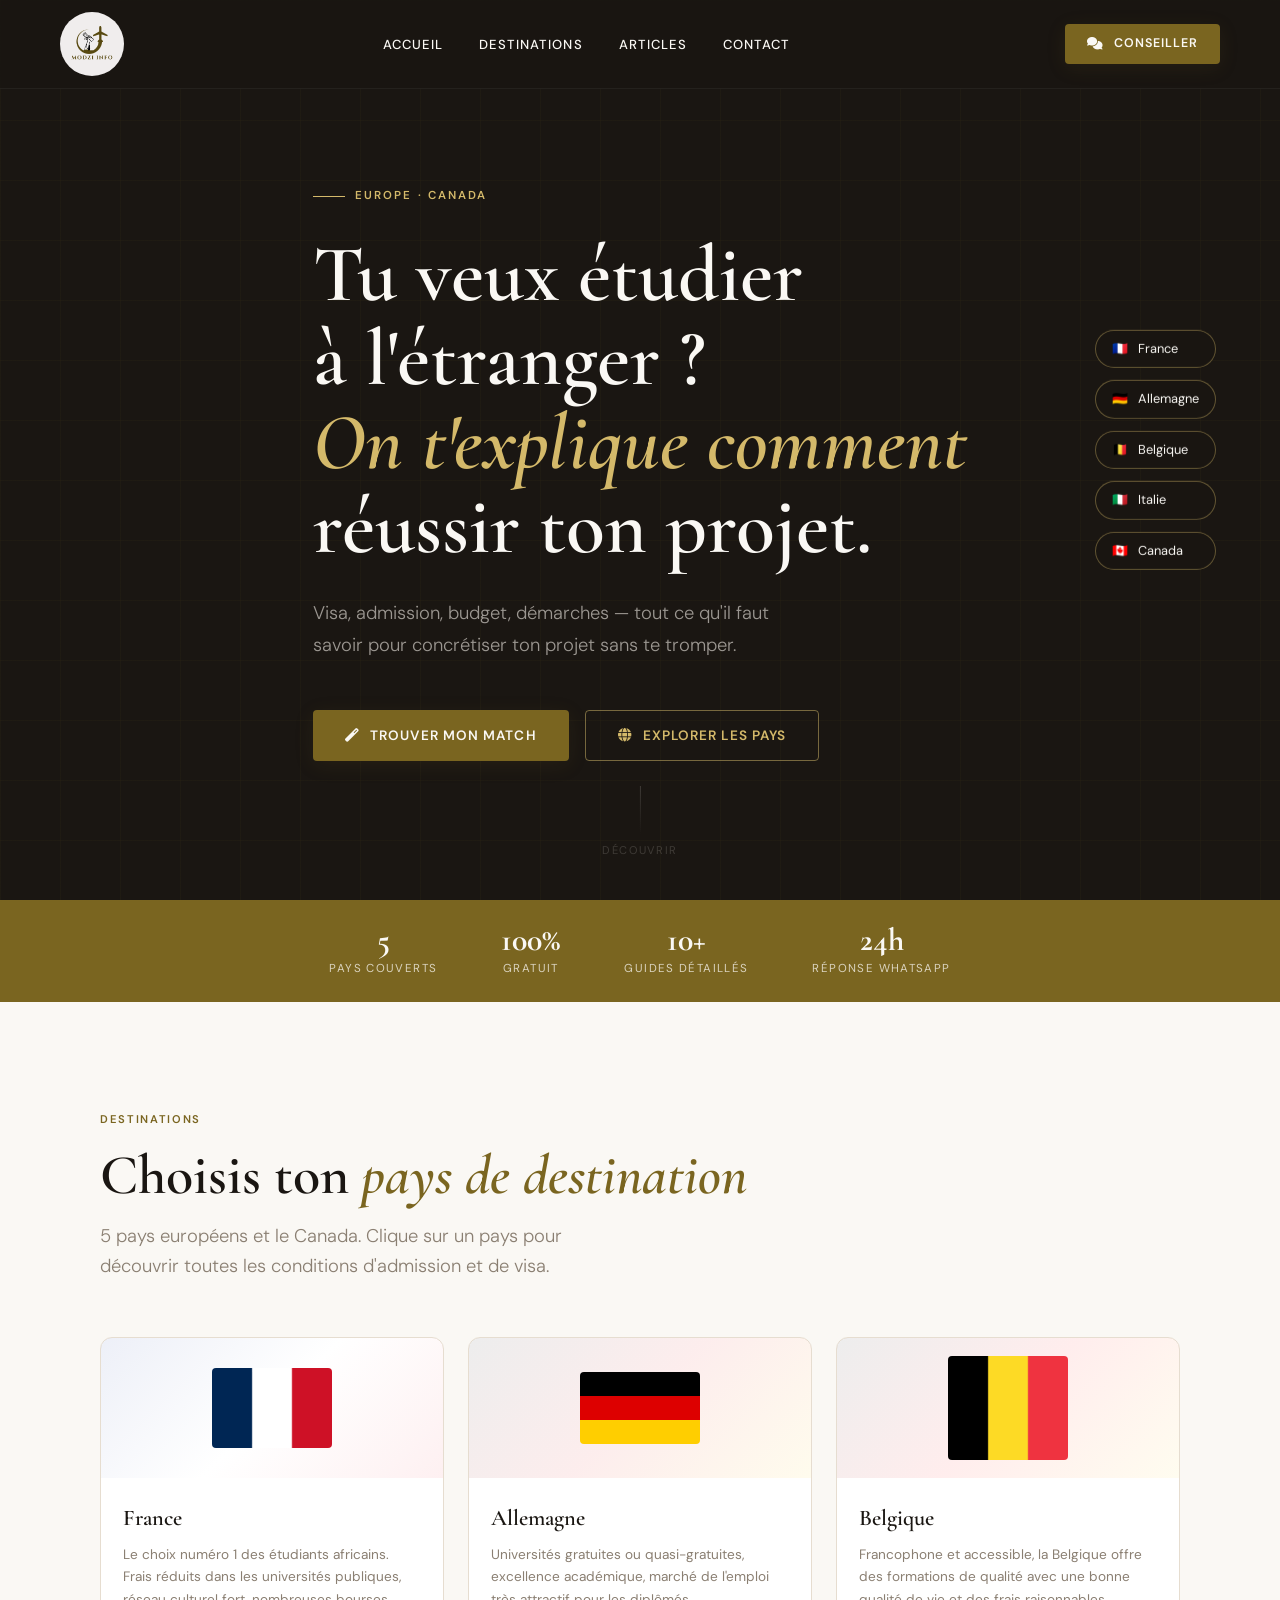
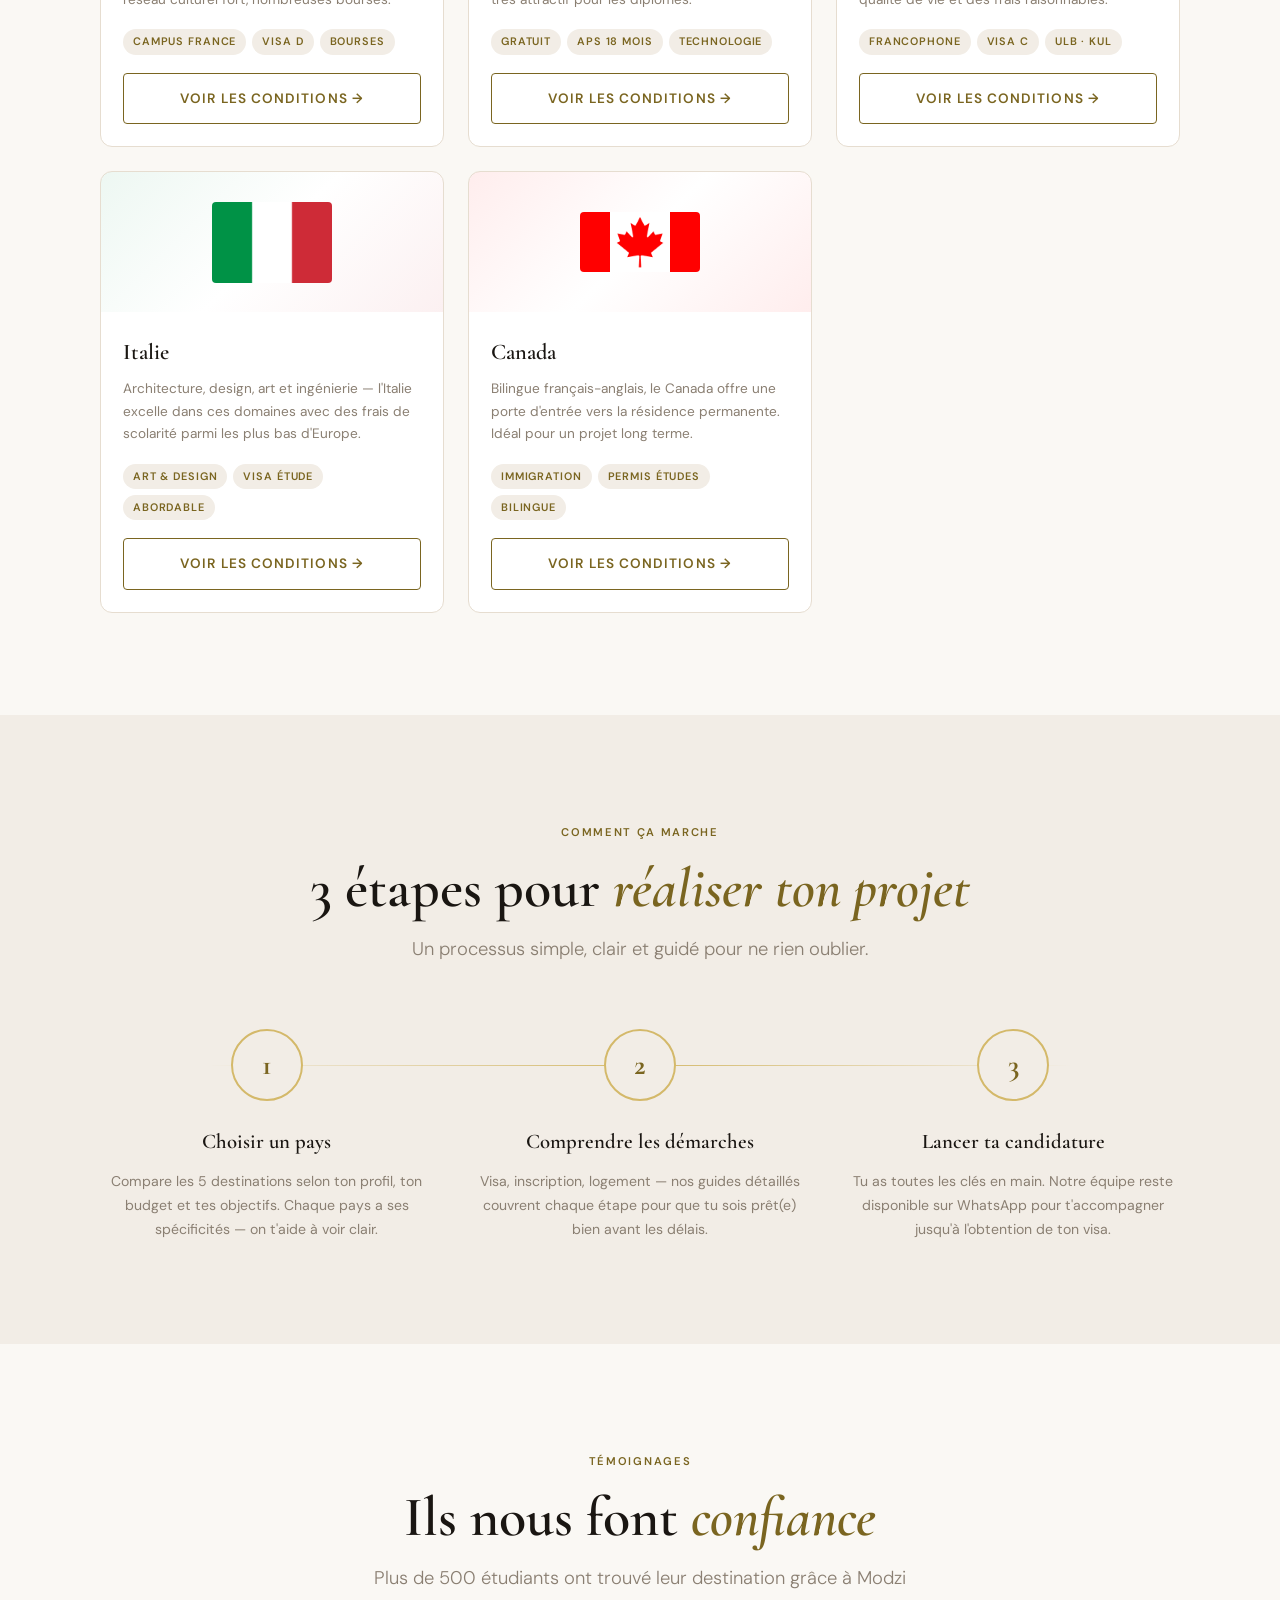
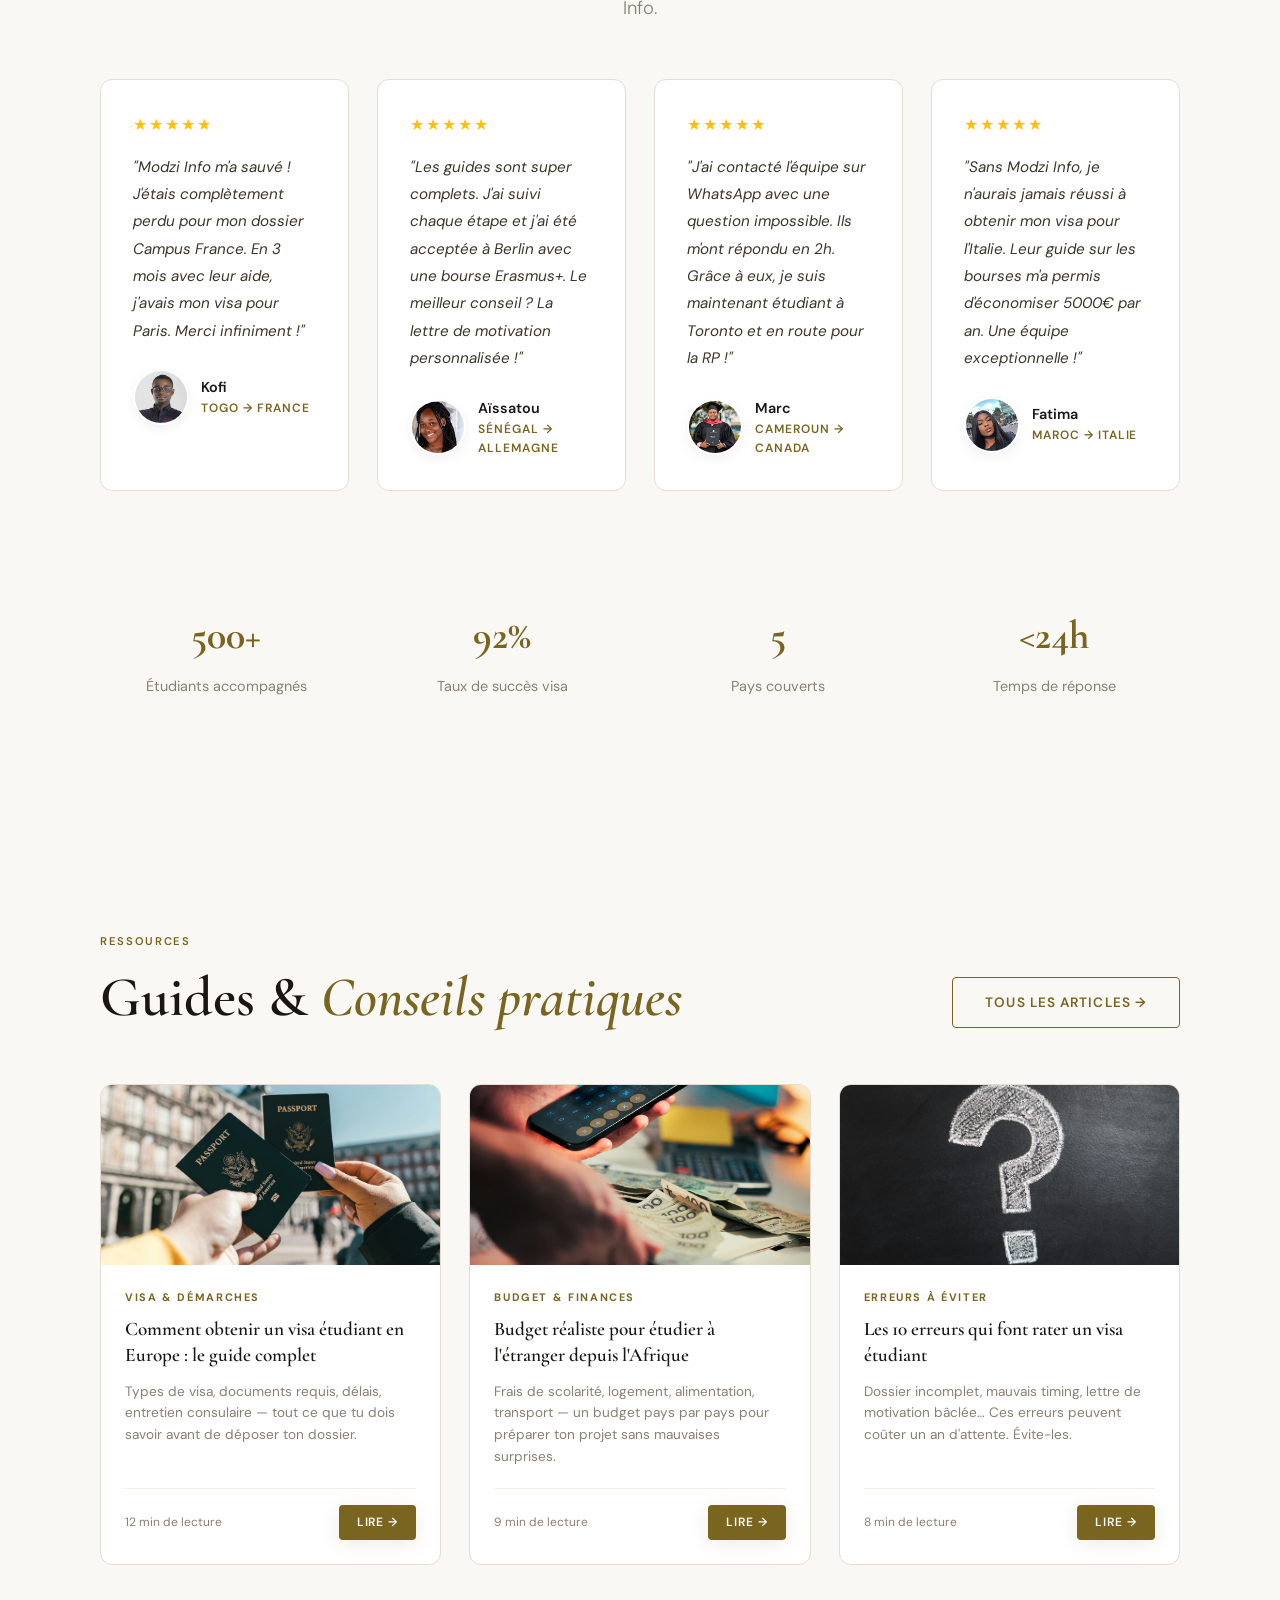
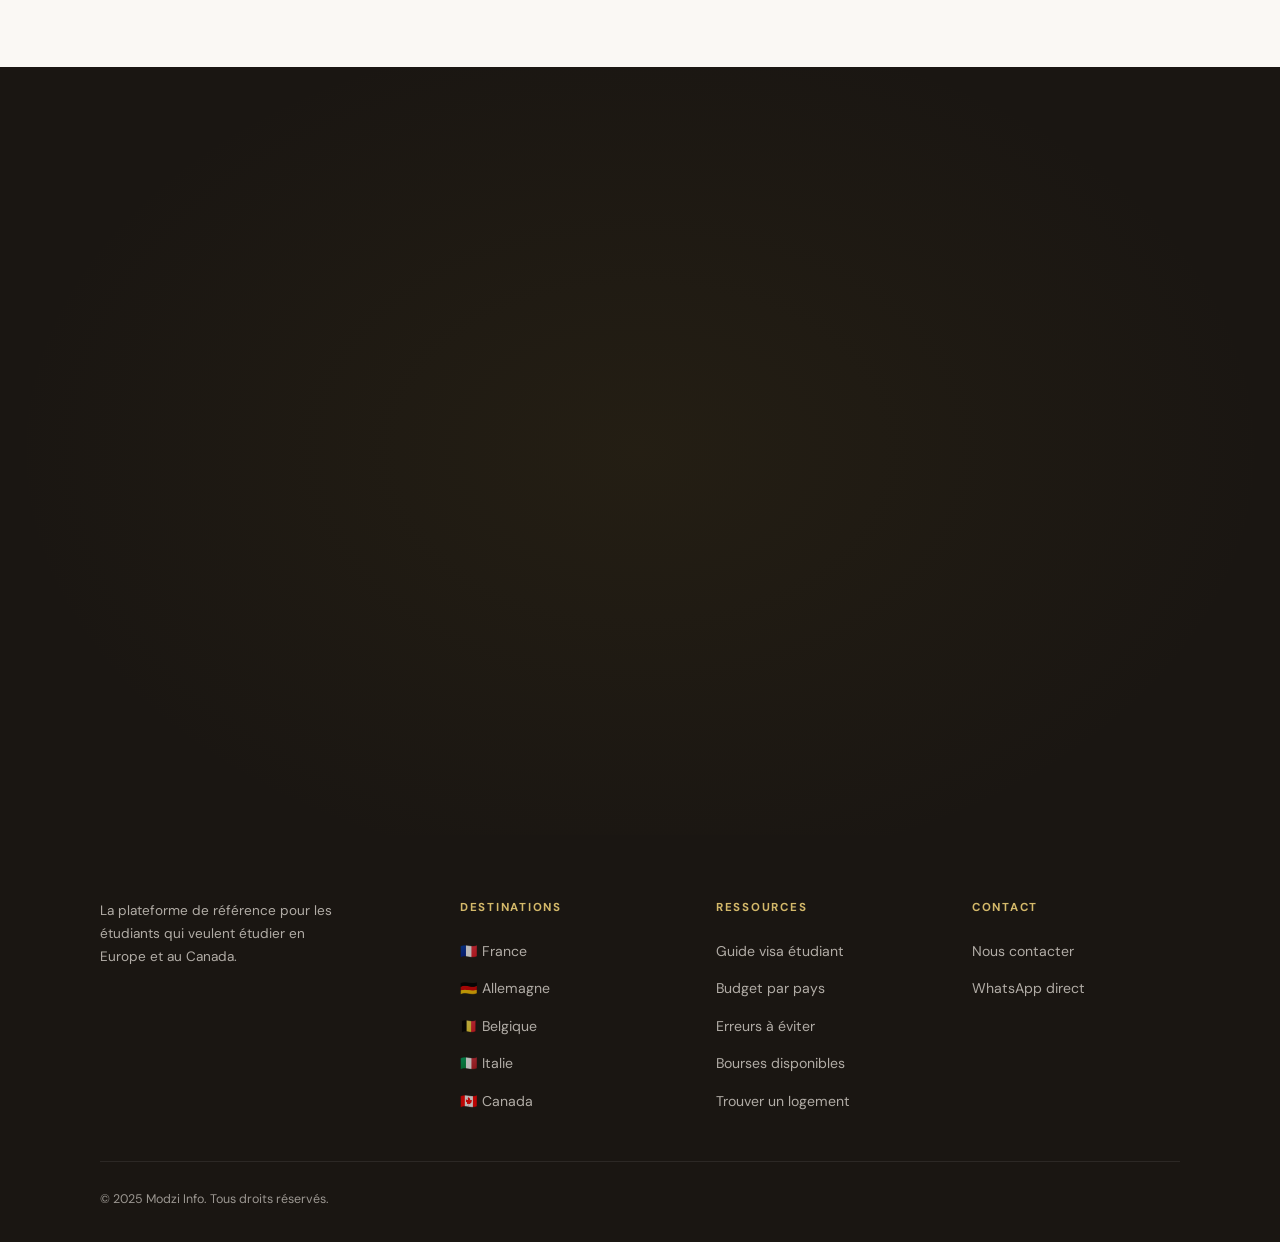
==== commit e20a1ff2: "pictures and links" ====
--- a/index.html
+++ b/index.html
@@ -74,9 +74,9 @@
           Visa, admission, budget, démarches — tout ce qu'il faut savoir pour concrétiser ton projet sans te tromper.
         </p>
         <div class="hero__actions">
-          <a href="quiz.html" class="btn btn-primary"><i class="fas fa-lightbulb"></i> Fais le quiz</a>
-          <a href="destinations.html" class="btn btn-outline"
-            style="border-color:rgba(212,185,106,0.5);color:var(--gold-pale);"><i class="fas fa-globe"></i> Choisir mon
+          <a href="destinations.html#profil" class="btn btn-primary"><i class="fas fa-magic"></i> Trouver mon Match</a>
+          <a href="destinations.html#dest-list" class="btn btn-outline"
+            style="border-color:rgba(212,185,106,0.5);color:var(--gold-pale);"><i class="fas fa-globe"></i> Explorer les
             pays</a>
         </div>
       </div>
@@ -263,7 +263,7 @@
       <div class="fade-up" style="text-align:center;">
         <div class="tag">Témoignages</div>
         <h2 class="section-title" id="testimonials-title">Ils nous font <em>confiance</em></h2>
-        <p class="section-subtitle" style="margin:16px auto 0;text-align:center;">Plus de 500 étudiants africains ont
+        <p class="section-subtitle" style="margin:16px auto 0;text-align:center;">Plus de 500 étudiants ont
           trouvé leur destination grâce à Modzi Info.</p>
       </div>
 
@@ -421,6 +421,8 @@
     <div class="container conversion__content">
       <div class="fade-up">
         <div class="tag tag--light">Accompagnement</div>
+        <img src="images/counselor.png" alt="Conseiller d'orientation"
+          style="width: 80px; height: 80px; border-radius: 50%; object-fit: cover; margin: 0 auto 20px; border: 2px solid var(--gold-pale); display: block; box-shadow: 0 4px 20px rgba(0,0,0,0.3);">
         <h2 class="conversion__title" id="cta-title">Besoin d'aide pour<br>ton <em>projet d'études</em> ?</h2>
         <p class="conversion__text">
           Notre équipe répond à toutes tes questions sur WhatsApp. Visa, dossier, université, budget — on t'accompagne
@@ -454,21 +456,21 @@
         <div class="footer__col">
           <h4>Destinations</h4>
           <ul>
-            <li><a href="pays/france.html">🇫🇷 France</a></li>
-            <li><a href="pays/allemagne.html">🇩🇪 Allemagne</a></li>
-            <li><a href="pays/belgique.html">🇧🇪 Belgique</a></li>
-            <li><a href="pays/italie.html">🇮🇹 Italie</a></li>
-            <li><a href="pays/canada.html">🇨🇦 Canada</a></li>
+            <li><a href="france.html">🇫🇷 France</a></li>
+            <li><a href="allemagne.html">🇩🇪 Allemagne</a></li>
+            <li><a href="belgique.html">🇧🇪 Belgique</a></li>
+            <li><a href="italie.html">🇮🇹 Italie</a></li>
+            <li><a href="canada.html">🇨🇦 Canada</a></li>
           </ul>
         </div>
         <div class="footer__col">
           <h4>Ressources</h4>
           <ul>
-            <li><a href="articles/visa-etudiant-europe.html">Guide visa étudiant</a></li>
-            <li><a href="articles/budget-etudes-etranger.html">Budget par pays</a></li>
-            <li><a href="articles/erreurs-visa-etudiant.html">Erreurs à éviter</a></li>
-            <li><a href="articles/bourses-etudiants-africains.html">Bourses disponibles</a></li>
-            <li><a href="articles/logement-etudiant-etranger.html">Trouver un logement</a></li>
+            <li><a href="articles/index.html#modal-visa-etudiant">Guide visa étudiant</a></li>
+            <li><a href="articles/index.html#modal-budget-etudes">Budget par pays</a></li>
+            <li><a href="articles/index.html#modal-erreurs-visa">Erreurs à éviter</a></li>
+            <li><a href="articles/index.html#modal-bourses-africains">Bourses disponibles</a></li>
+            <li><a href="articles/index.html#modal-logement-etudiant">Trouver un logement</a></li>
           </ul>
         </div>
         <div class="footer__col">
--- a/styles.css
+++ b/styles.css
@@ -61,17 +61,19 @@
 .btn-whatsapp { background: #25d366; color: #fff; font-size: 0.95rem; padding: 16px 36px; border-radius: 50px; box-shadow: 0 8px 32px rgba(37,211,102,0.3); }
 .btn-whatsapp:hover { background: #1da851; box-shadow: 0 12px 40px rgba(37,211,102,0.45); transform: translateY(-2px); }
 
-.navbar { position: fixed; top: 0; left: 0; right: 0; z-index: 1000; padding: 0 clamp(20px, 5vw, 60px); transition: var(--transition); }
+.navbar { position: fixed; top: 0; left: 0; right: 0; z-index: 1000; padding: 0 clamp(20px, 5vw, 60px); transition: var(--transition); background: rgba(26,22,18,0.8); backdrop-filter: blur(12px); -webkit-backdrop-filter: blur(12px); border-bottom: 1px solid rgba(255,255,255,0.05); }
 .navbar.scrolled { background: rgba(250,248,244,0.96); backdrop-filter: blur(20px); -webkit-backdrop-filter: blur(20px); box-shadow: 0 1px 0 var(--beige-dark), 0 4px 20px var(--shadow); }
 .navbar__inner { max-width: var(--container); margin: 0 auto; display: flex; align-items: center; justify-content: space-between; height: 88px; }
 .navbar__logo { display: flex; align-items: center; gap: 12px; }
 .navbar__logo img { height: 64px; width: 64px; object-fit: contain; border-radius: 50%; background: rgba(255,255,255,0.05); }
 .navbar__logo-text { font-family: var(--font-display); font-size: 1.5rem; font-weight: 700; color: var(--gold); letter-spacing: 0.05em; }
 .navbar__links { display: flex; align-items: center; gap: 36px; }
-.navbar__links a { font-size: 0.82rem; font-weight: 500; letter-spacing: 0.08em; text-transform: uppercase; color: var(--ink-light); transition: color var(--transition); position: relative; }
+.navbar__links a { font-size: 0.82rem; font-weight: 500; letter-spacing: 0.08em; text-transform: uppercase; color: var(--cream); transition: color var(--transition); position: relative; }
 .navbar__links a::after { content: ''; position: absolute; bottom: -3px; left: 0; right: 0; height: 1.5px; background: var(--gold); transform: scaleX(0); transform-origin: left; transition: transform var(--transition); }
 .navbar__links a:hover { color: var(--gold); }
 .navbar__links a:hover::after { transform: scaleX(1); }
+.navbar.scrolled .navbar__links a { color: var(--ink-light); }
+.navbar.scrolled .navbar__links a:hover { color: var(--gold); }
 .navbar__cta { margin-left: 16px; }
 .hamburger { display: none; flex-direction: column; gap: 5px; cursor: pointer; padding: 4px; background: none; border: none; }
 .hamburger span { width: 24px; height: 2px; background: var(--cream); transition: var(--transition); border-radius: 2px; display: block; }
@@ -84,9 +86,9 @@
 .mobile-menu .close-btn { position: absolute; top: 24px; right: 24px; font-size: 1.8rem; cursor: pointer; color: var(--muted); background: none; border: none; line-height: 1; }
 
 .hero { min-height: 100vh; display: flex; align-items: center; position: relative; overflow: hidden; background: var(--ink); padding: 120px 0 80px; }
-.hero__bg { position: absolute; inset: 0; background: radial-gradient(ellipse 80% 60% at 70% 50%, rgba(122,101,32,0.18) 0%, transparent 60%), radial-gradient(ellipse 50% 80% at 20% 80%, rgba(122,101,32,0.08) 0%, transparent 50%); }
-.hero__grid-lines { position: absolute; inset: 0; background-image: linear-gradient(rgba(122,101,32,0.06) 1px, transparent 1px), linear-gradient(90deg, rgba(122,101,32,0.06) 1px, transparent 1px); background-size: 60px 60px; }
-.hero__content { position: relative; z-index: 2; max-width: 680px; }
+.hero__bg { position: absolute; inset: 0; background-image: linear-gradient(rgba(26,22,18,0.4), rgba(26,22,18,0.6)), url('images/hero-index_bg.jpg'); background-size: cover; background-position: center 20%; z-index: 1; }
+.hero__grid-lines { position: absolute; inset: 0; background-image: linear-gradient(rgba(122,101,32,0.06) 1px, transparent 1px), linear-gradient(90deg, rgba(122,101,32,0.06) 1px, transparent 1px); background-size: 60px 60px; z-index: 2; }
+.hero__content { position: relative; z-index: 3; max-width: 680px; }
 .hero__eyebrow { display: inline-flex; align-items: center; gap: 10px; font-size: 0.72rem; font-weight: 600; letter-spacing: 0.18em; text-transform: uppercase; color: var(--gold-pale); margin-bottom: 28px; }
 .hero__eyebrow::before { content: ''; width: 32px; height: 1px; background: var(--gold-pale); }
 .hero__title { font-family: var(--font-display); font-size: clamp(2.8rem, 6.5vw, 5rem); font-weight: 600; line-height: 1.05; color: var(--cream); margin-bottom: 28px; }
@@ -97,8 +99,8 @@
 .hero__scroll-line { width: 1px; height: 48px; background: linear-gradient(to bottom, rgba(242,237,230,0.4), transparent); }
 @keyframes scrollPulse { 0%,100%{opacity:.4;transform:translateX(-50%) translateY(0)}50%{opacity:.8;transform:translateX(-50%) translateY(6px)} }
 
-.hero__flags { position: absolute; right: clamp(20px, 5vw, 80px); top: 50%; transform: translateY(-50%); display: flex; flex-direction: column; gap: 12px; z-index: 2; }
-.hero__flag-chip { display: flex; align-items: center; gap: 10px; background: rgba(255,255,255,0.05); border: 1px solid rgba(122,101,32,0.25); border-radius: 50px; padding: 8px 16px; font-size: 0.8rem; color: rgba(242,237,230,0.7); backdrop-filter: blur(8px); transition: var(--transition); }
+.hero__flags { position: absolute; right: clamp(20px, 5vw, 80px); top: 50%; transform: translateY(-50%); display: flex; flex-direction: column; gap: 12px; z-index: 3; }
+.hero__flag-chip { display: flex; align-items: center; gap: 10px; background: rgba(26,22,18,0.8); border: 1px solid rgba(212,185,106,0.4); border-radius: 50px; padding: 8px 16px; font-size: 0.8rem; color: var(--cream); backdrop-filter: blur(8px); transition: var(--transition); }
 .hero__flag-chip:hover { background: rgba(122,101,32,0.2); border-color: var(--gold-pale); color: var(--cream); }
 
 .stats-bar { background: var(--gold); padding: 24px 0; }
@@ -180,7 +182,7 @@
 .footer__bottom { border-top: 1px solid rgba(255,255,255,0.08); padding-top: 28px; display: flex; align-items: center; justify-content: space-between; font-size: 0.78rem; color: rgba(242,237,230,0.6); }
 
 .country-hero { background: var(--ink); color: var(--cream); padding: 140px 0 80px; position: relative; overflow: hidden; }
-.country-hero__flag-bg { position: absolute; right: -2%; top: 50%; transform: translateY(-50%); font-size: clamp(200px, 30vw, 360px); line-height: 1; opacity: 0.07; pointer-events: none; }
+.country-hero .container { position: relative; z-index: 3; }
 .country-hero__tag { font-size: 0.72rem; font-weight: 700; letter-spacing: 0.15em; text-transform: uppercase; color: var(--gold-pale); margin-bottom: 16px; display: flex; align-items: center; gap: 10px; }
 .country-hero__tag::before { content: ''; width: 28px; height: 1px; background: var(--gold-pale); }
 .country-hero__title { font-family: var(--font-display); font-size: clamp(2.5rem, 6vw, 5rem); font-weight: 600; line-height: 1.1; margin-bottom: 20px; }
@@ -226,11 +228,11 @@
 .budget-line__label { color: var(--muted); }
 .budget-line__val { font-weight: 600; }
 
-.page-header { background: var(--ink); color: var(--cream); padding: 140px 0 80px; text-align: center; position: relative; overflow: hidden; }
-.page-header__bg { position: absolute; inset: 0; background: radial-gradient(ellipse 80% 60% at 50% 50%, rgba(122,101,32,0.15) 0%, transparent 70%); }
-.page-header__content { position: relative; z-index: 1; }
-.page-header__title { font-family: var(--font-display); font-size: clamp(2.5rem, 6vw, 5rem); font-weight: 600; margin-bottom: 16px; }
-.page-header__sub { font-size: 1.1rem; color: rgba(242,237,230,0.55); max-width: 500px; margin: 0 auto; font-weight: 300; }
+.page-header { background: var(--ink); color: var(--cream); padding: 160px 0 100px; position: relative; overflow: hidden; text-align: left; }
+.page-header__bg { position: absolute; inset: 0; background: var(--ink); z-index: 1; }
+.page-header__content { position: relative; z-index: 3; max-width: 700px; }
+.page-header__title { font-family: var(--font-display); font-size: clamp(2.5rem, 5vw, 4.5rem); font-weight: 600; margin-bottom: 20px; line-height: 1.1; }
+.page-header__sub { font-size: 1.1rem; color: rgba(242,237,230,0.55); max-width: 500px; margin: 0 0 32px 0; font-weight: 300; line-height: 1.7; }
 
 .breadcrumb { padding: 16px 0; font-size: 0.78rem; color: var(--muted); display: flex; align-items: center; gap: 8px; flex-wrap: wrap; }
 .breadcrumb a { color: var(--gold); }
@@ -268,10 +270,20 @@
 .fade-up.visible { opacity: 1; transform: translateY(0); }
 
 @media (max-width: 1024px) {
+  .hero { padding: 140px 0 80px; }
   .footer__grid { grid-template-columns: 1fr 1fr; }
   .country-layout { grid-template-columns: 1fr; }
   .sidebar { position: static; }
   .contact-layout { grid-template-columns: 1fr; gap: 48px; }
+}
+
+@media (max-width: 768px) {
+  .hero__bg {
+    background-image: linear-gradient(to bottom, rgba(26,22,18,0.6) 0%, rgba(26,22,18,0.95) 80%), url('images/hero-index_bg.jpg');
+  }
+  .page-header__bg {
+    background-image: linear-gradient(to bottom, rgba(26,22,18,0.6) 0%, rgba(26,22,18,0.95) 80%), url('images/destinations-banner.png');
+  }
 }
 .testimonials-wrapper {
   position: relative;
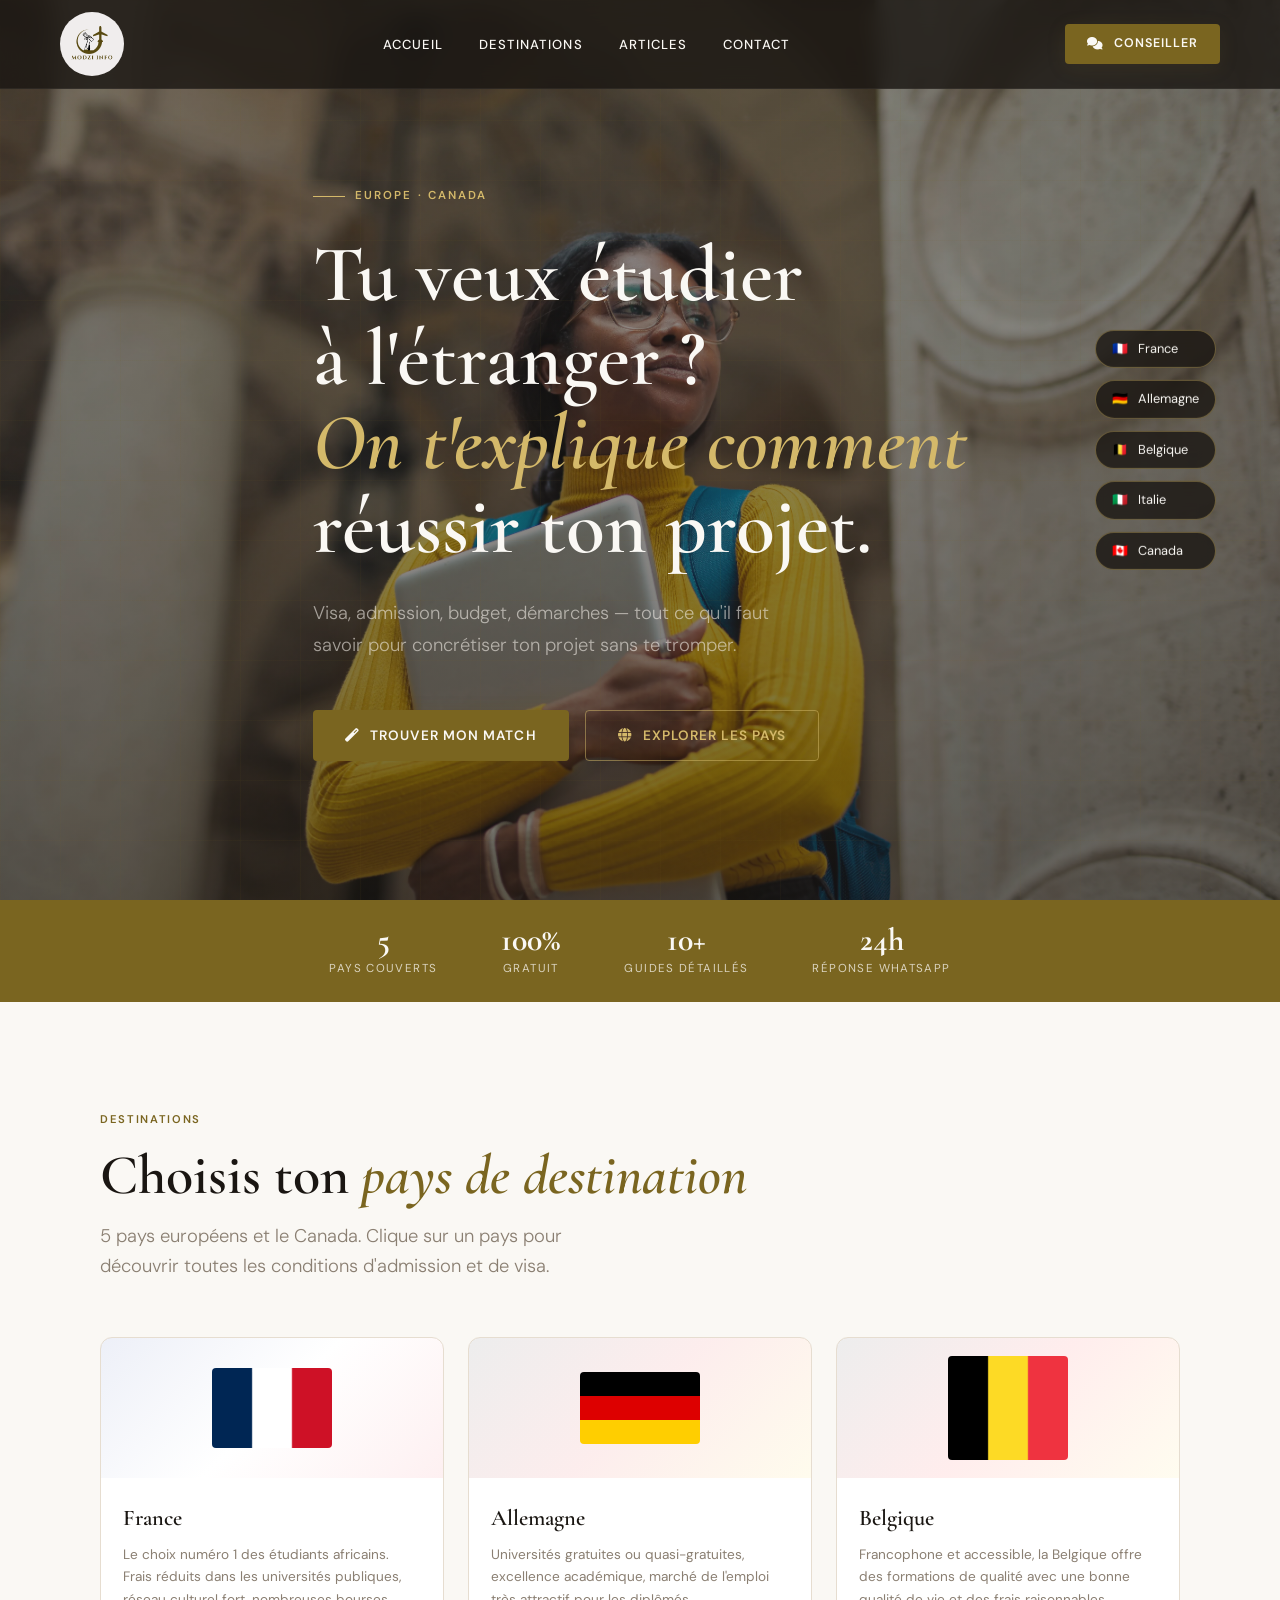
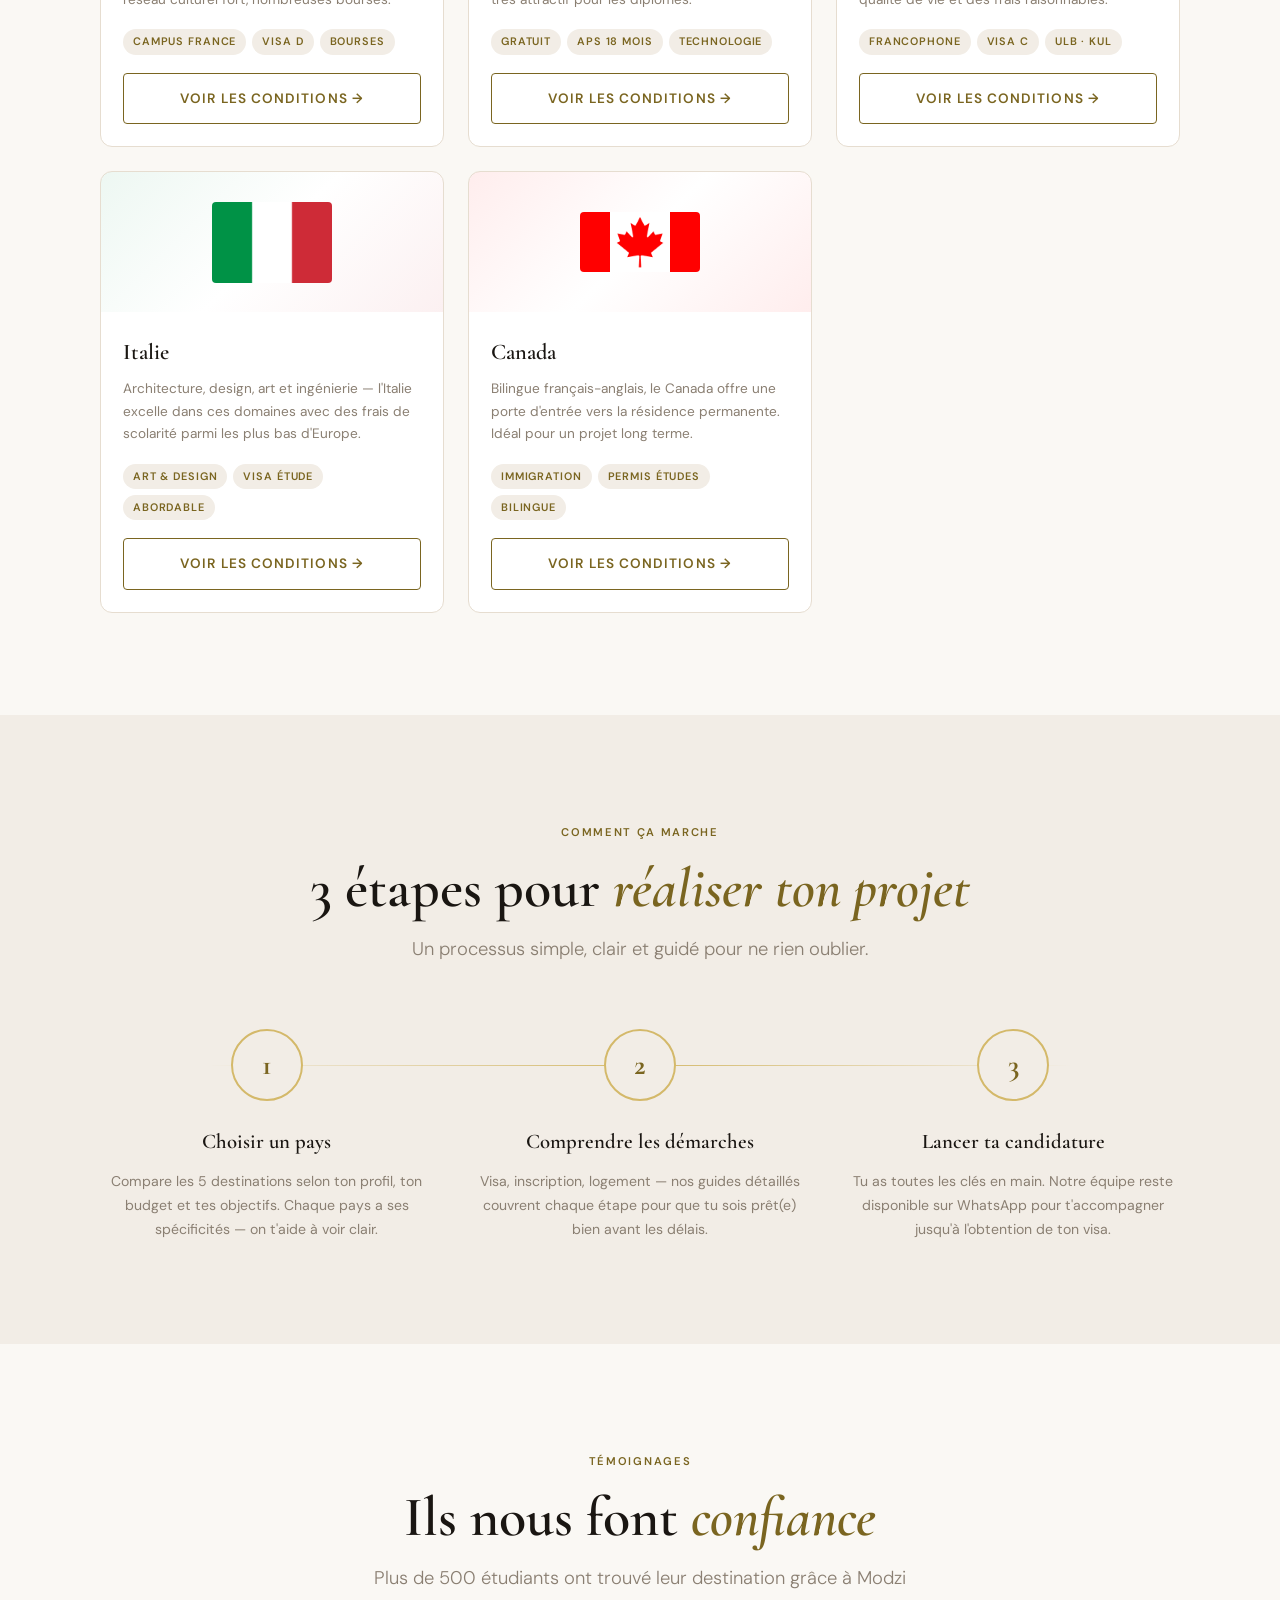
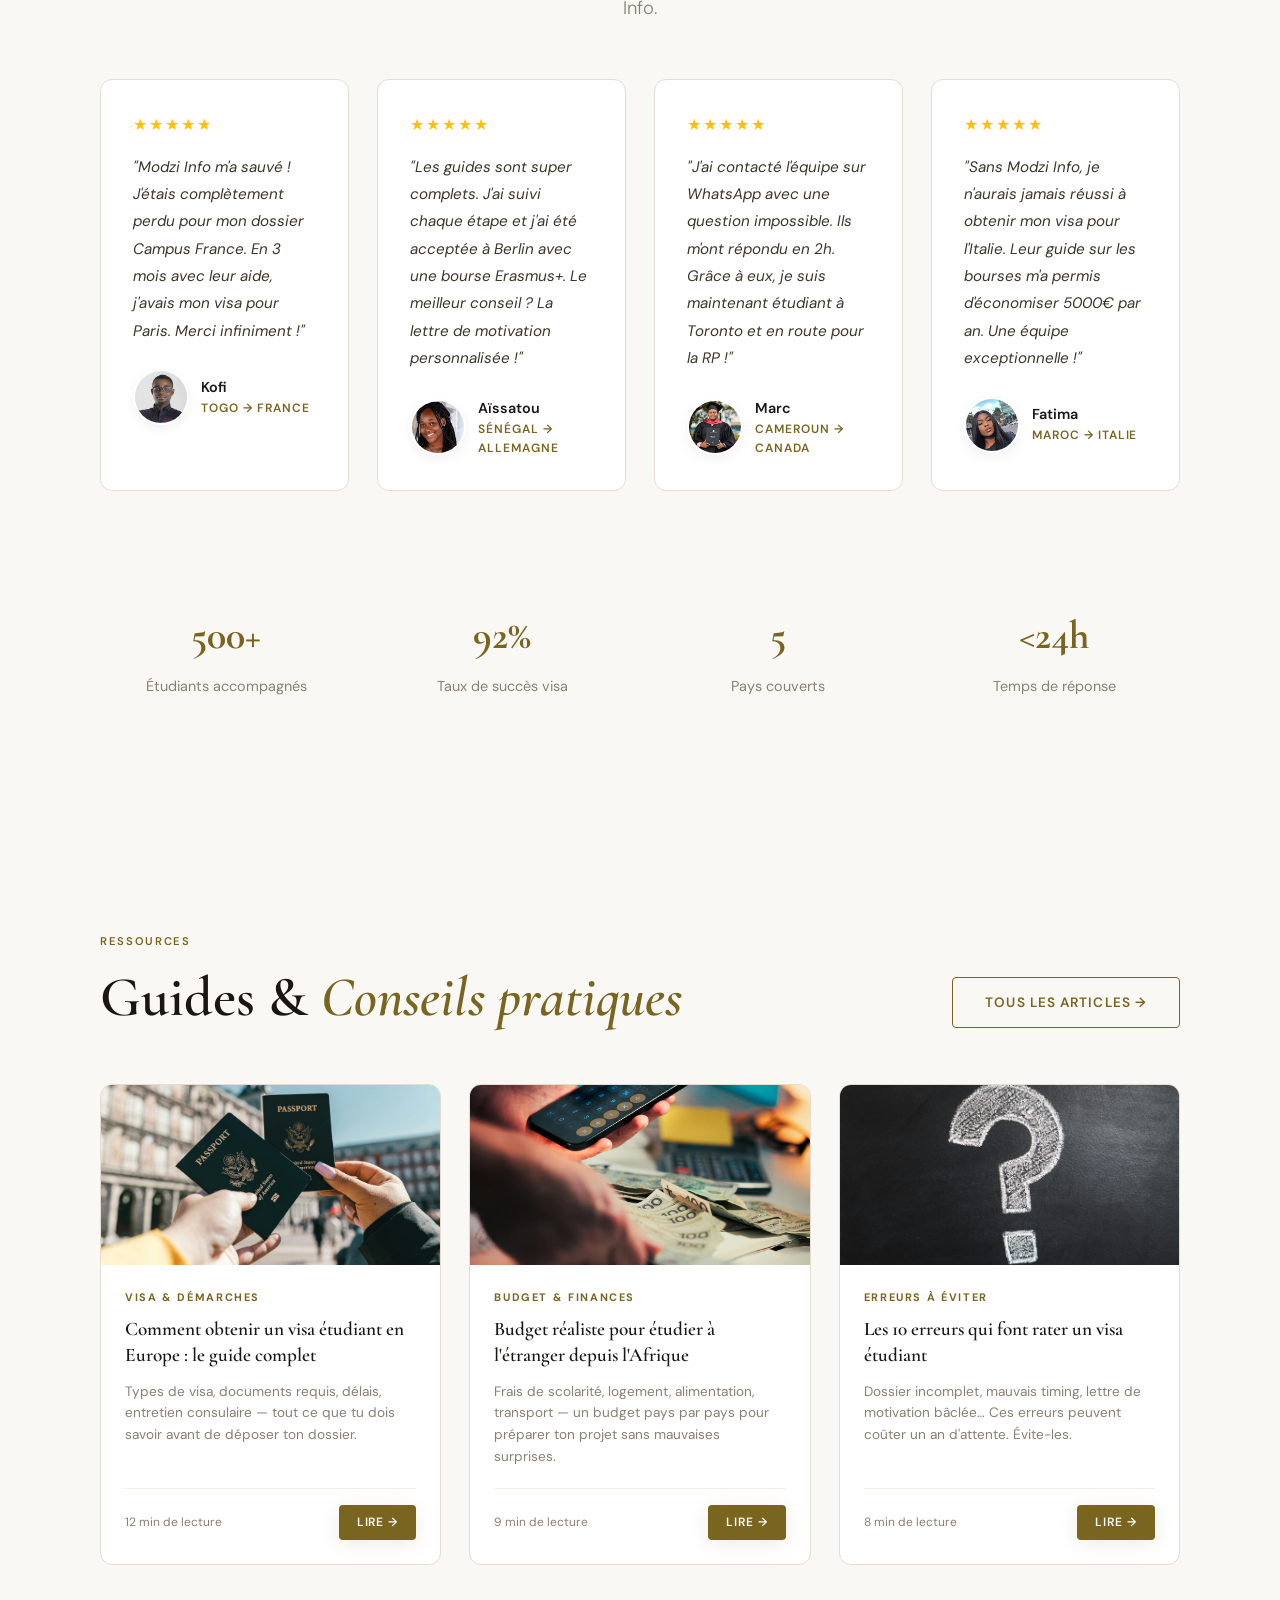
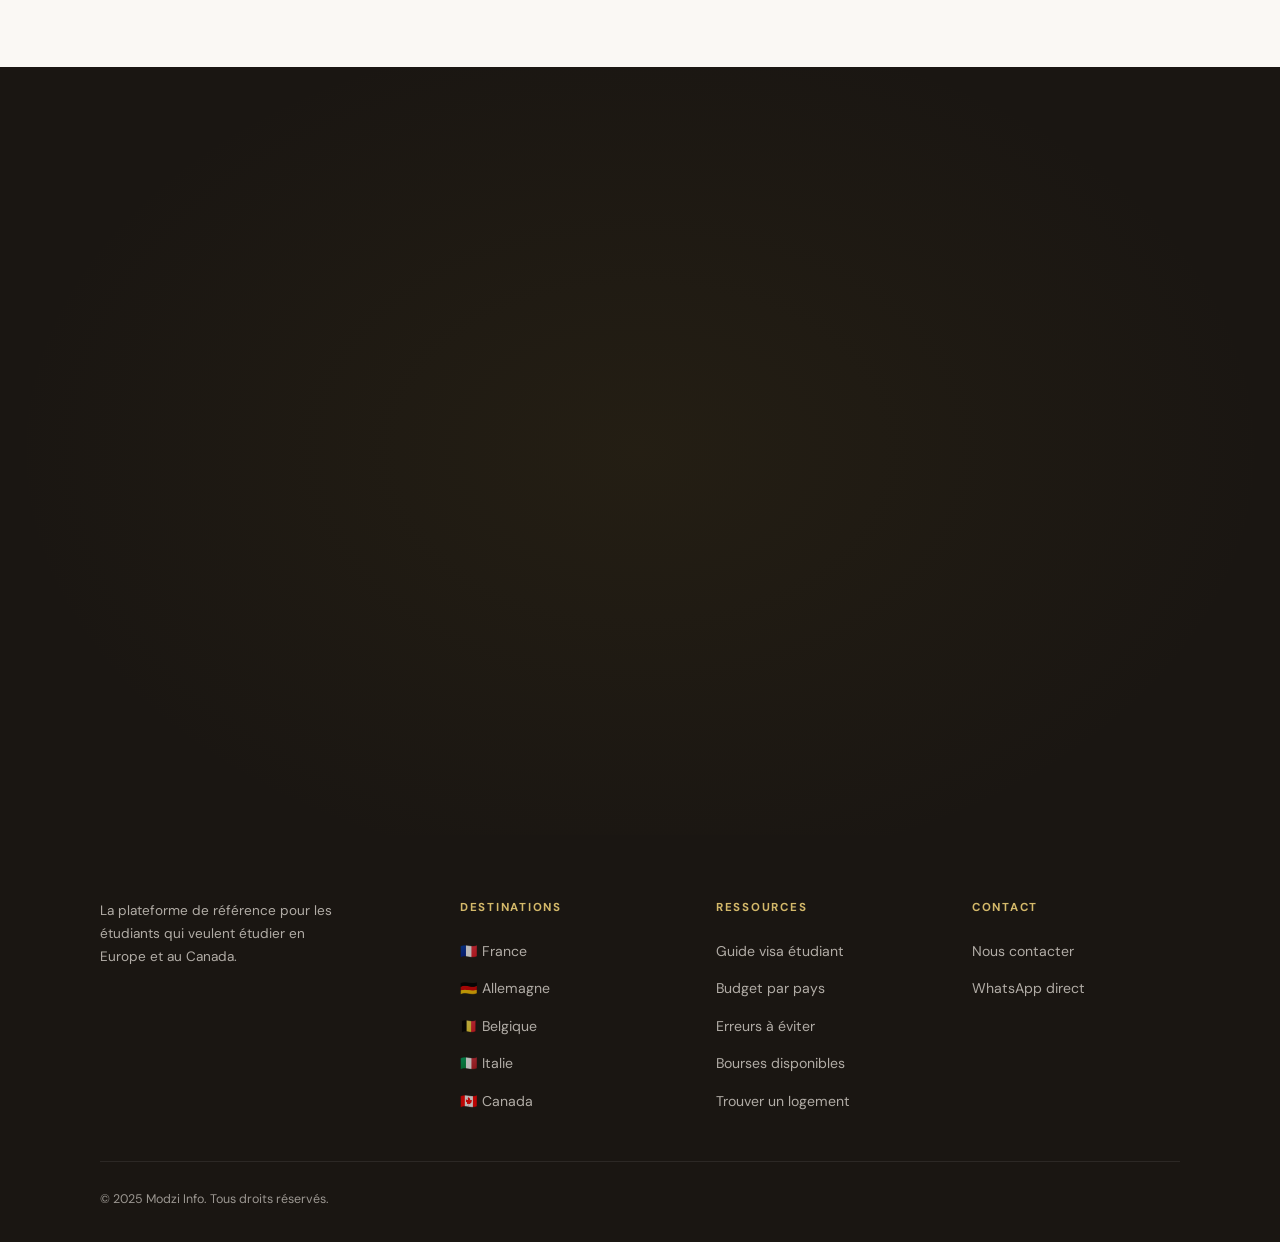
==== commit 78261597: "pictures updates" ====
--- a/index.html
+++ b/index.html
@@ -275,7 +275,7 @@
             <p class="testimonial-text">"Modzi Info m'a sauvé ! J'étais complètement perdu pour mon dossier Campus
               France. En 3 mois avec leur aide, j'avais mon visa pour Paris. Merci infiniment !"</p>
             <div class="testimonial-author">
-              <img src="images/kofi.jpg" alt="Photo Kofi" class="testimonial-avatar">
+              <img src="images/kofi.jpg" alt="Photo Kofi" class="testimonial-avatar" loading="lazy">
               <div>
                 <div class="testimonial-name">Kofi</div>
                 <div class="testimonial-location">Togo → France</div>
@@ -288,7 +288,7 @@
             <p class="testimonial-text">"Les guides sont super complets. J'ai suivi chaque étape et j'ai été acceptée à
               Berlin avec une bourse Erasmus+. Le meilleur conseil ? La lettre de motivation personnalisée !"</p>
             <div class="testimonial-author">
-              <img src="images/aissatou.jpg" alt="Photo Aissatou" class="testimonial-avatar">
+              <img src="images/aissatou.jpg" alt="Photo Aissatou" class="testimonial-avatar" loading="lazy">
               <div>
                 <div class="testimonial-name">Aïssatou</div>
                 <div class="testimonial-location">Sénégal → Allemagne</div>
@@ -301,7 +301,7 @@
             <p class="testimonial-text">"J'ai contacté l'équipe sur WhatsApp avec une question impossible. Ils m'ont
               répondu en 2h. Grâce à eux, je suis maintenant étudiant à Toronto et en route pour la RP !"</p>
             <div class="testimonial-author">
-              <img src="images/marc.jpg" alt="Photo Marc" class="testimonial-avatar">
+              <img src="images/marc.jpg" alt="Photo Marc" class="testimonial-avatar" loading="lazy">
               <div>
                 <div class="testimonial-name">Marc</div>
                 <div class="testimonial-location">Cameroun → Canada</div>
@@ -314,7 +314,7 @@
             <p class="testimonial-text">"Sans Modzi Info, je n'aurais jamais réussi à obtenir mon visa pour l'Italie.
               Leur guide sur les bourses m'a permis d'économiser 5000€ par an. Une équipe exceptionnelle !"</p>
             <div class="testimonial-author">
-              <img src="images/fatima.jpg" alt="Photo Fatima" class="testimonial-avatar">
+              <img src="images/fatima.jpg" alt="Photo Fatima" class="testimonial-avatar" loading="lazy">
               <div>
                 <div class="testimonial-name">Fatima</div>
                 <div class="testimonial-location">Maroc → Italie</div>
@@ -367,7 +367,7 @@
       </div>
       <div class="articles-grid">
         <article class="article-card fade-up">
-          <div class="article-card__thumb"><img src="images/article 1.jpg" alt="Documents et visa"
+          <div class="article-card__thumb"><img src="images/article 1.jpg" alt="Documents et visa" loading="lazy"
               style="width:100%;height:100%;object-fit:cover;"></div>
           <div class="article-card__body">
             <div class="article-card__category">Visa &amp; Démarches</div>
@@ -382,7 +382,7 @@
           </div>
         </article>
         <article class="article-card fade-up">
-          <div class="article-card__thumb"><img src="images/article 2.jpg" alt="Budget et finances"
+          <div class="article-card__thumb"><img src="images/article 2.jpg" alt="Budget et finances" loading="lazy"
               style="width:100%;height:100%;object-fit:cover;"></div>
           <div class="article-card__body">
             <div class="article-card__category">Budget &amp; Finances</div>
@@ -397,7 +397,7 @@
           </div>
         </article>
         <article class="article-card fade-up">
-          <div class="article-card__thumb"><img src="images/article 3.jpg" alt="Erreurs à éviter"
+          <div class="article-card__thumb"><img src="images/article 3.jpg" alt="Erreurs à éviter" loading="lazy"
               style="width:100%;height:100%;object-fit:cover;"></div>
           <div class="article-card__body">
             <div class="article-card__category">Erreurs à éviter</div>
@@ -421,7 +421,7 @@
     <div class="container conversion__content">
       <div class="fade-up">
         <div class="tag tag--light">Accompagnement</div>
-        <img src="images/counselor.png" alt="Conseiller d'orientation"
+        <img src="images/counselor.webp" alt="Conseiller d'orientation" loading="lazy"
           style="width: 80px; height: 80px; border-radius: 50%; object-fit: cover; margin: 0 auto 20px; border: 2px solid var(--gold-pale); display: block; box-shadow: 0 4px 20px rgba(0,0,0,0.3);">
         <h2 class="conversion__title" id="cta-title">Besoin d'aide pour<br>ton <em>projet d'études</em> ?</h2>
         <p class="conversion__text">
--- a/styles.css
+++ b/styles.css
@@ -86,7 +86,7 @@
 .mobile-menu .close-btn { position: absolute; top: 24px; right: 24px; font-size: 1.8rem; cursor: pointer; color: var(--muted); background: none; border: none; line-height: 1; }
 
 .hero { min-height: 100vh; display: flex; align-items: center; position: relative; overflow: hidden; background: var(--ink); padding: 120px 0 80px; }
-.hero__bg { position: absolute; inset: 0; background-image: linear-gradient(rgba(26,22,18,0.4), rgba(26,22,18,0.6)), url('images/hero-index_bg.jpg'); background-size: cover; background-position: center 20%; z-index: 1; }
+.hero__bg { position: absolute; inset: 0; background-image: linear-gradient(rgba(26,22,18,0.4), rgba(26,22,18,0.6)), url('images/hero-index_bg.webp'); background-size: cover; background-position: center 20%; z-index: 1; }
 .hero__grid-lines { position: absolute; inset: 0; background-image: linear-gradient(rgba(122,101,32,0.06) 1px, transparent 1px), linear-gradient(90deg, rgba(122,101,32,0.06) 1px, transparent 1px); background-size: 60px 60px; z-index: 2; }
 .hero__content { position: relative; z-index: 3; max-width: 680px; }
 .hero__eyebrow { display: inline-flex; align-items: center; gap: 10px; font-size: 0.72rem; font-weight: 600; letter-spacing: 0.18em; text-transform: uppercase; color: var(--gold-pale); margin-bottom: 28px; }
@@ -279,10 +279,10 @@
 
 @media (max-width: 768px) {
   .hero__bg {
-    background-image: linear-gradient(to bottom, rgba(26,22,18,0.6) 0%, rgba(26,22,18,0.95) 80%), url('images/hero-index_bg.jpg');
+    background-image: linear-gradient(to bottom, rgba(26,22,18,0.6) 0%, rgba(26,22,18,0.95) 80%), url('images/hero-index_bg.webp');
   }
   .page-header__bg {
-    background-image: linear-gradient(to bottom, rgba(26,22,18,0.6) 0%, rgba(26,22,18,0.95) 80%), url('images/destinations-banner.png');
+    background-image: linear-gradient(to bottom, rgba(26,22,18,0.6) 0%, rgba(26,22,18,0.95) 80%), url('images/destination_hero_bg.webp');
   }
 }
 .testimonials-wrapper {
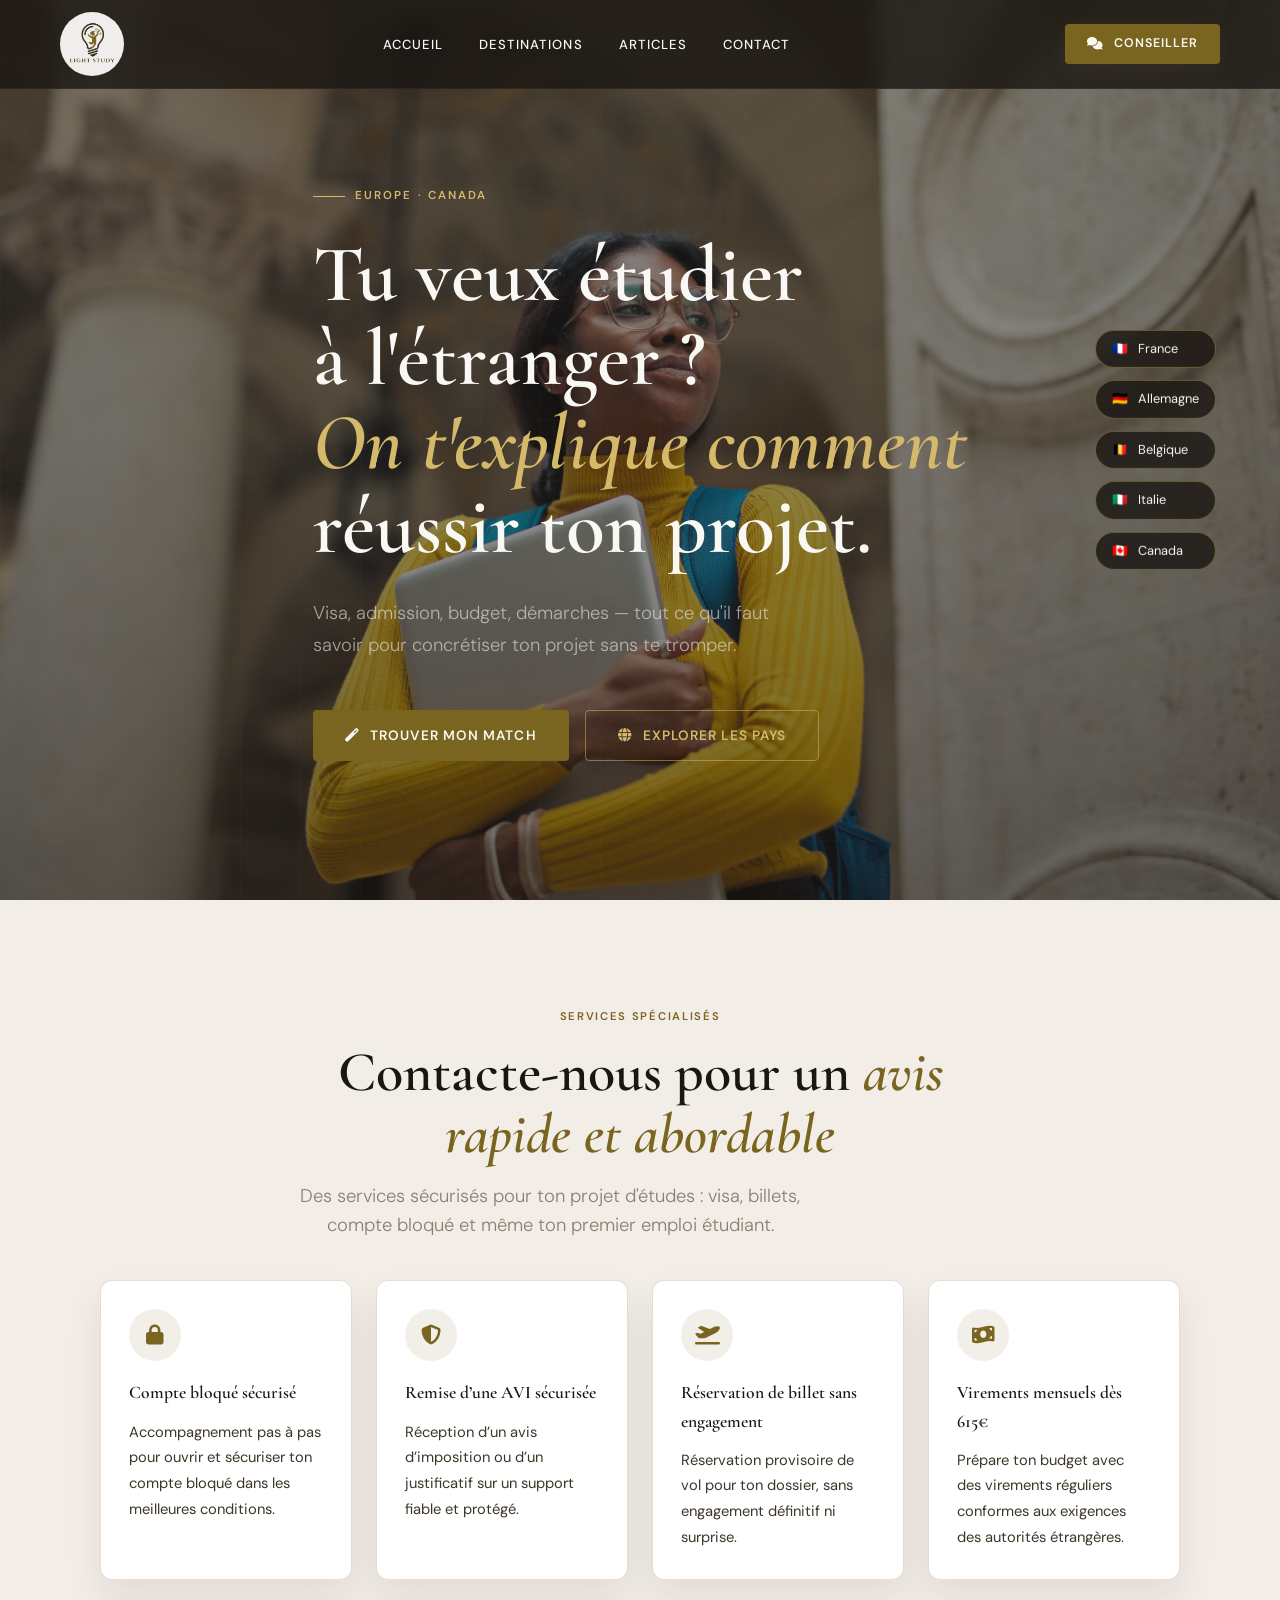
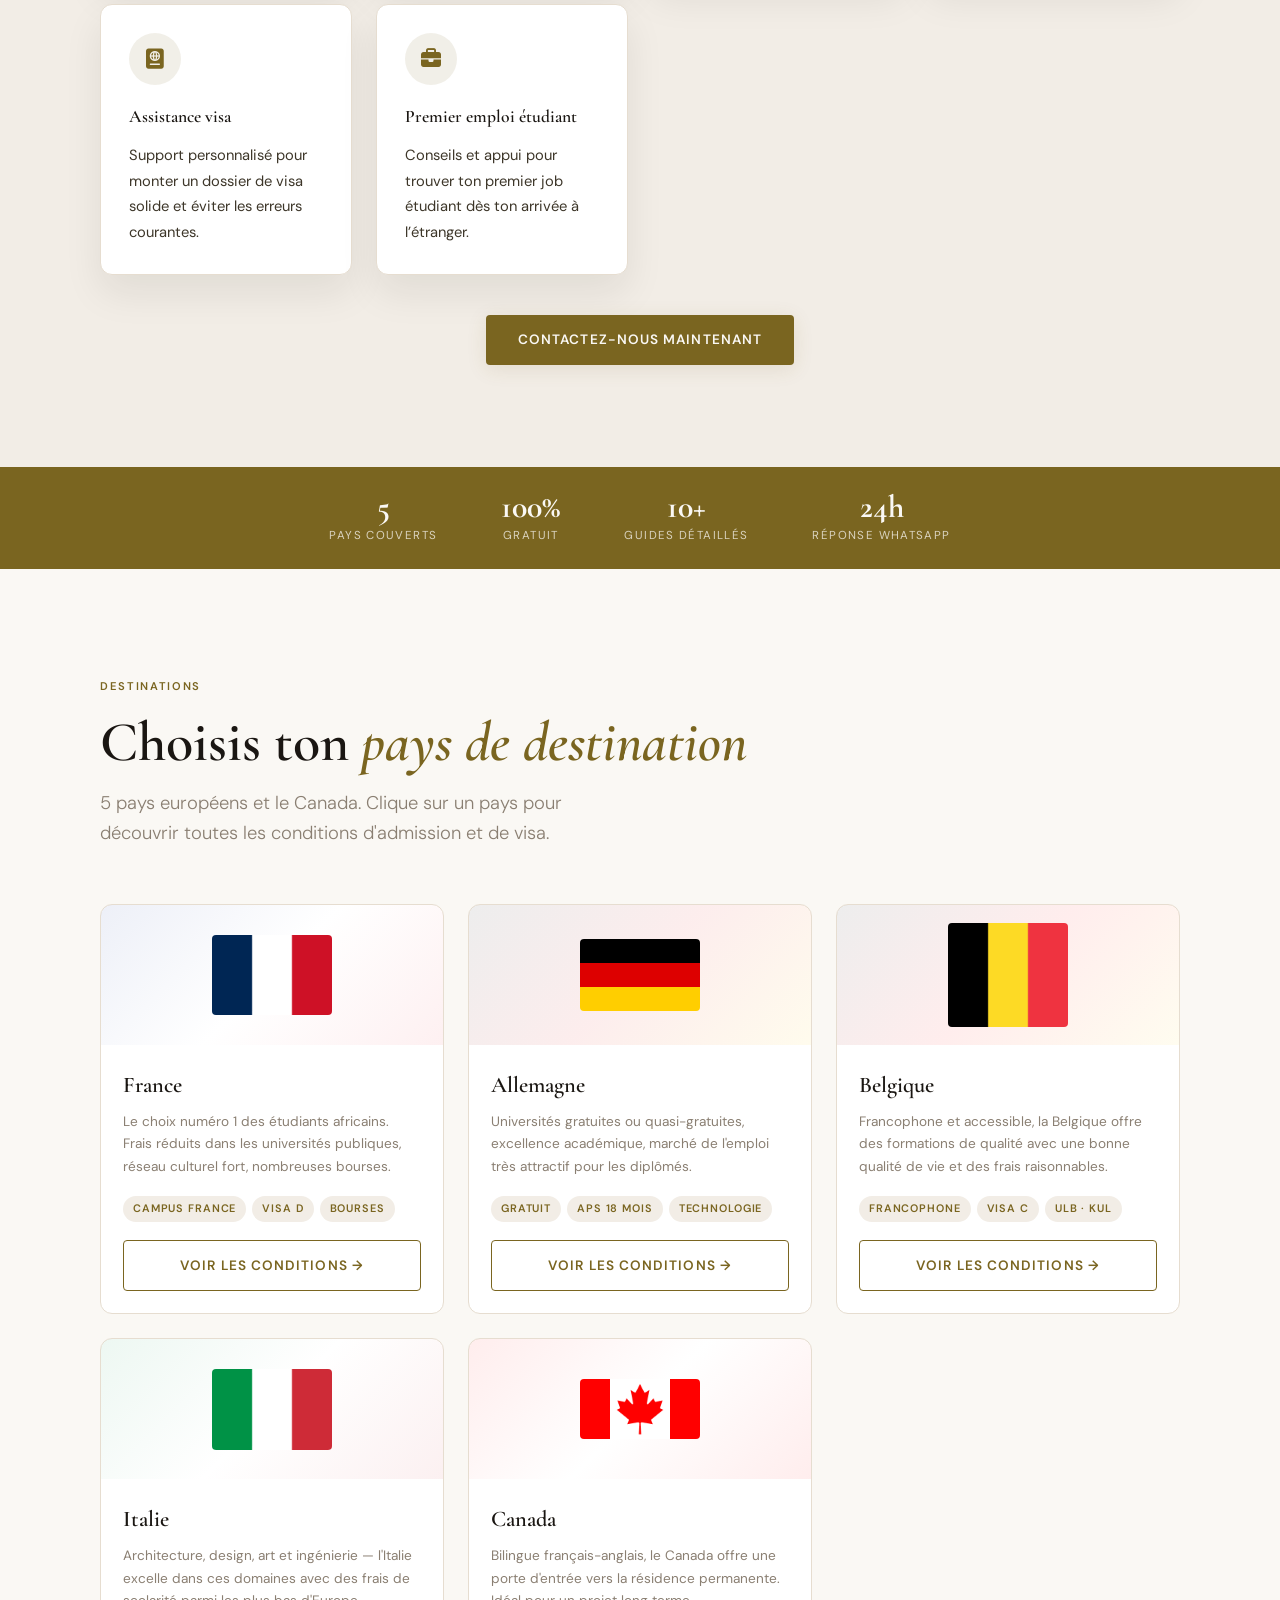
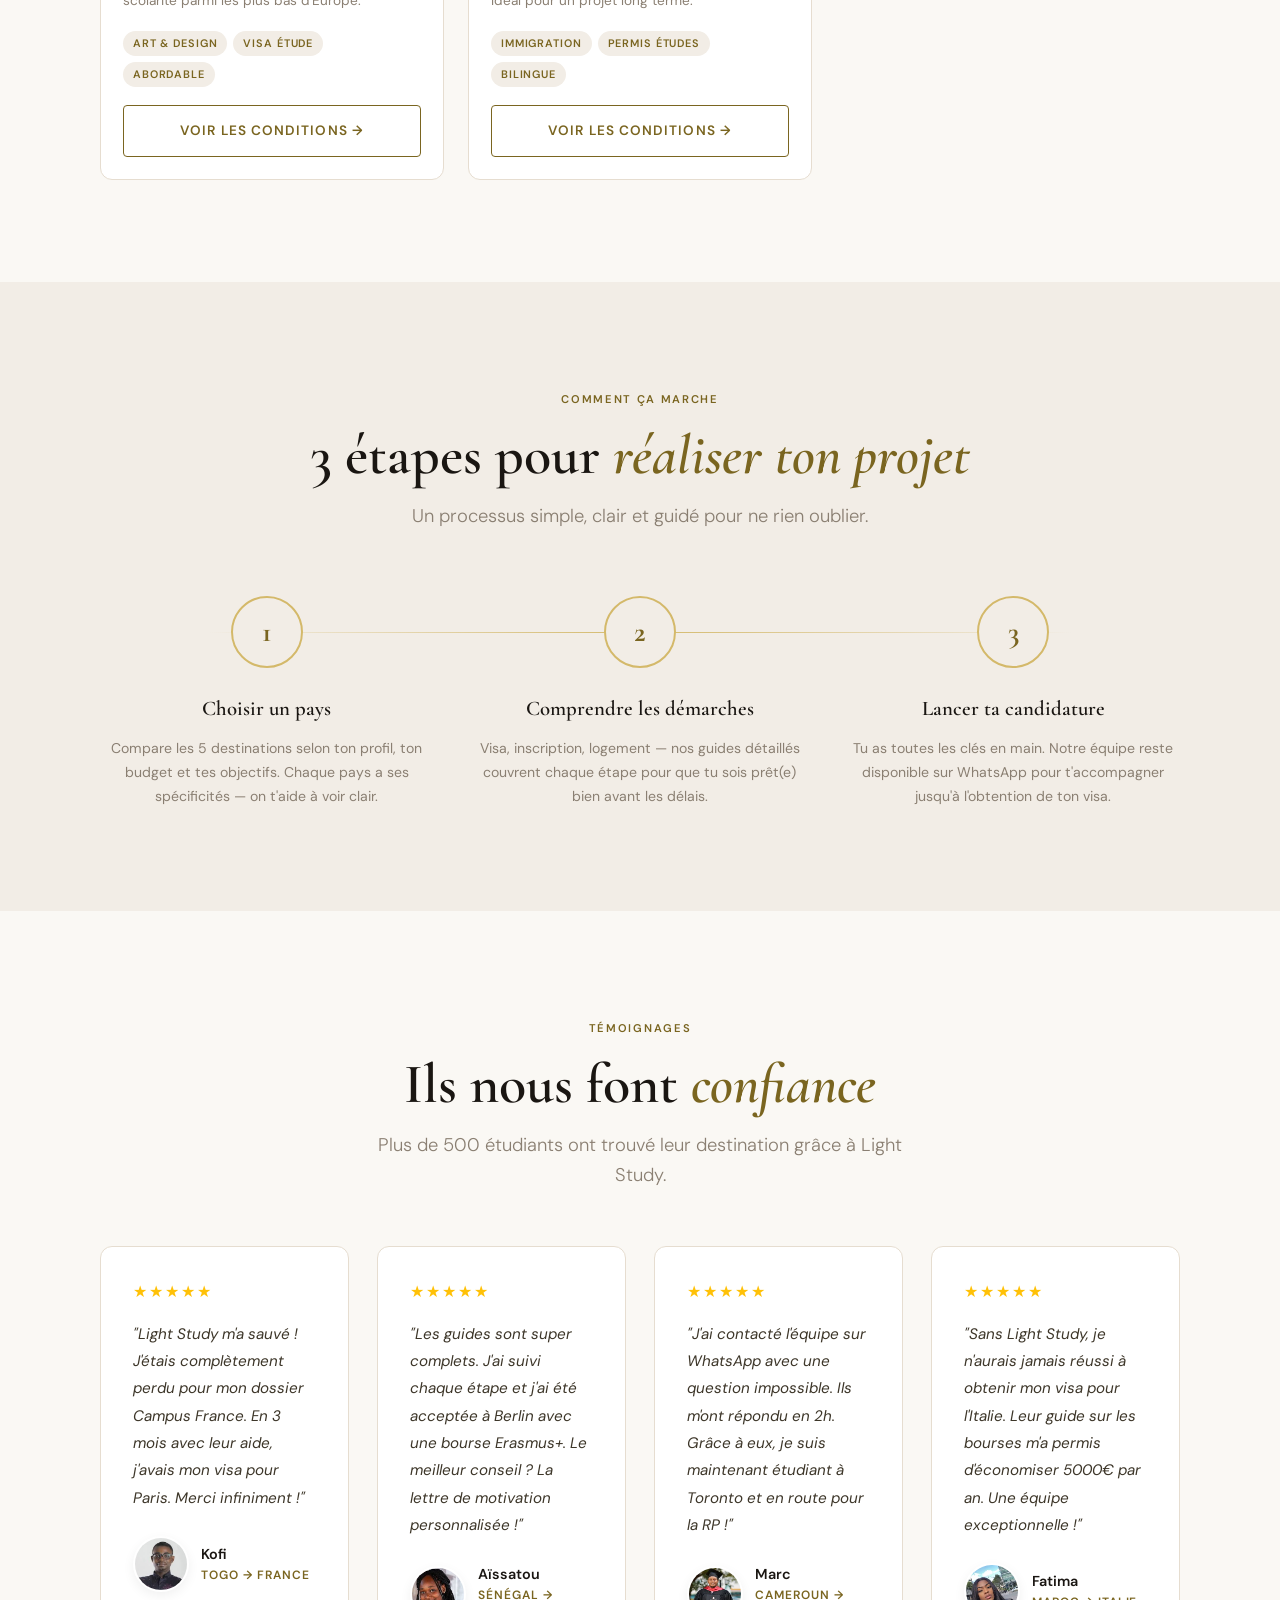
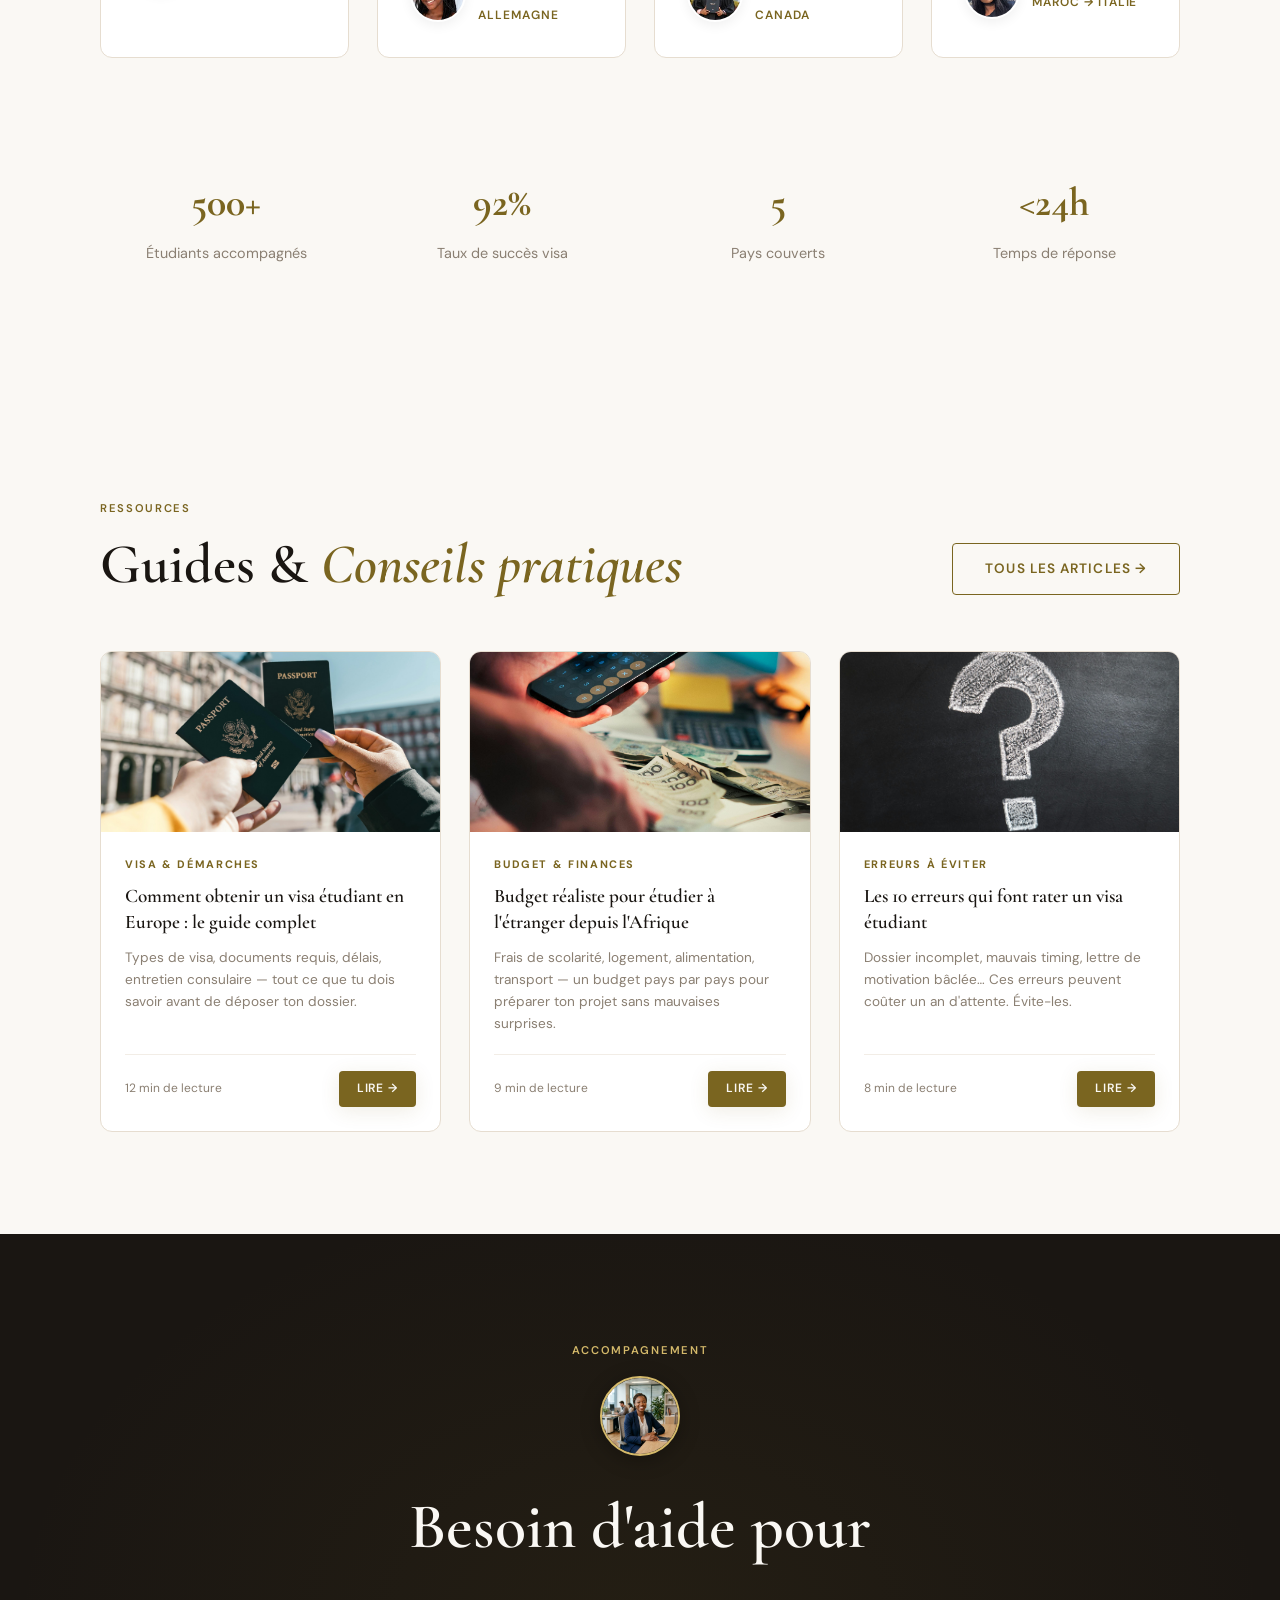
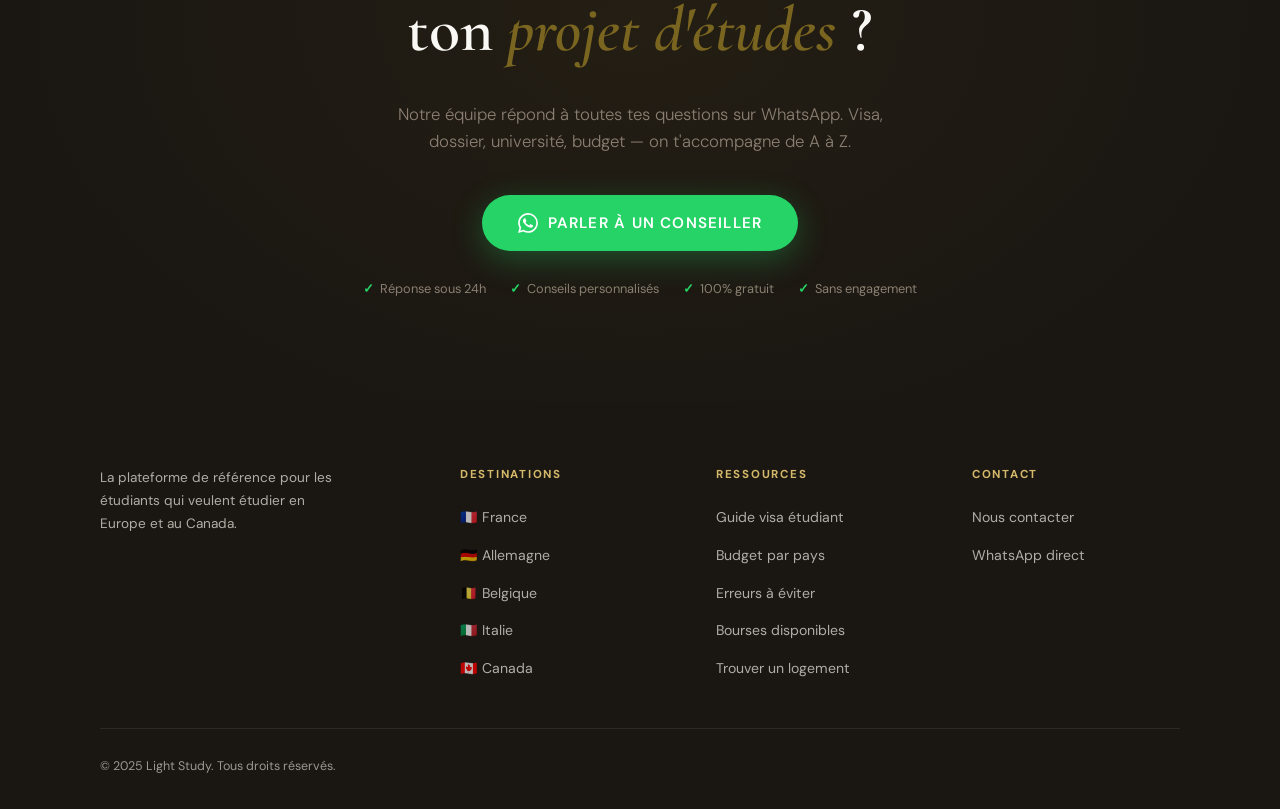
==== commit 0c8a96e0: "ajout service AVI" ====
--- a/index.html
+++ b/index.html
@@ -4,12 +4,12 @@
 <head>
   <meta charset="UTF-8">
   <meta name="viewport" content="width=device-width, initial-scale=1.0">
-  <title>Modzi Info — Étudier à l'Étranger depuis l'Afrique</title>
+  <title>Light Study — Étudier à l'Étranger depuis l'Afrique</title>
   <meta name="description"
-    content="Modzi Info t'accompagne dans ton projet d'études à l'étranger. Visa étudiant, conditions d'admission, budget — tout ce qu'il faut savoir pour étudier en France, Allemagne, Belgique, Italie ou Canada.">
+    content="Light Study t'accompagne dans ton projet d'études à l'étranger. Visa étudiant, conditions d'admission, budget — tout ce qu'il faut savoir pour étudier en France, Allemagne, Belgique, Italie ou Canada.">
   <meta name="keywords"
     content="études à l'étranger, visa étudiant, étudier en France, étudier en Allemagne, étudier au Canada, étudier en Belgique, bourses Afrique">
-  <meta property="og:title" content="Modzi Info — Étudier à l'Étranger depuis l'Afrique">
+  <meta property="og:title" content="Light Study — Étudier à l'Étranger depuis l'Afrique">
   <meta property="og:description"
     content="Tout ce qu'il faut savoir pour étudier en Europe et au Canada. Visa, budget, démarches — on t'explique tout.">
   <meta property="og:type" content="website">
@@ -19,7 +19,7 @@
   <link rel="icon" href="images/logo.png" type="image/png">
   <link rel="stylesheet" href="https://cdnjs.cloudflare.com/ajax/libs/font-awesome/6.4.0/css/all.min.css">
   <script type="application/ld+json">
-  {"@context":"https://schema.org","@type":"Organization","name":"Modzi Info","url":"https://modzi.info","description":"Plateforme d'orientation pour étudiants africains souhaitant étudier à l'étranger","contactPoint":{"@type":"ContactPoint","telephone":"+33-6-75-70-09-25","contactType":"customer service"}}
+  {"@context":"https://schema.org","@type":"Organization","name":"Light Study","url":"https://modzi.info","description":"Plateforme d'orientation pour étudiants africains souhaitant étudier à l'étranger","contactPoint":{"@type":"ContactPoint","telephone":"+33-6-75-70-09-25","contactType":"customer service"}}
   </script>
 </head>
 
@@ -28,10 +28,10 @@
   <!-- NAVBAR -->
   <nav class="navbar" aria-label="Navigation principale">
     <div class="navbar__inner">
-      <a class="navbar__logo" href="index.html" aria-label="Modzi Info - Accueil">
-        <img src="images/logo.png" alt="Modzi Info Logo" width="64" height="64"
+      <a class="navbar__logo" href="index.html" aria-label="Light Study - Accueil">
+        <img src="images/logo.png" alt="Light Study Logo" width="64" height="64"
           onerror="this.nextElementSibling.style.display='inline';">
-        <span class="navbar__logo-text" style="display:none;">Modzi Info</span>
+        <span class="navbar__logo-text" style="display:none;">Light Study</span>
       </a>
       <ul class="navbar__links" role="list">
         <li><a href="index.html">Accueil</a></li>
@@ -94,6 +94,52 @@
     </div>
   </section>
 
+  <!-- SERVICES -->
+  <section class="section section--beige" id="services" aria-labelledby="services-title">
+    <div class="container">
+      <div class="fade-up" style="text-align:center;max-width:720px;margin:0 auto 40px;">
+        <div class="tag">Services spécialisés</div>
+        <h2 class="section-title" id="services-title">Contacte-nous pour un <em>avis rapide et abordable</em></h2>
+        <p class="section-subtitle">Des services sécurisés pour ton projet d'études : visa, billets, compte bloqué et même ton premier emploi étudiant.</p>
+      </div>
+      <div class="service-grid">
+        <article class="service-card fade-up">
+          <div class="service-card__icon"><i class="fas fa-lock"></i></div>
+          <h3>Compte bloqué sécurisé</h3>
+          <p>Accompagnement pas à pas pour ouvrir et sécuriser ton compte bloqué dans les meilleures conditions.</p>
+        </article>
+        <article class="service-card fade-up">
+          <div class="service-card__icon"><i class="fas fa-shield-alt"></i></div>
+          <h3>Remise d’une AVI sécurisée</h3>
+          <p>Réception d’un avis d’imposition ou d’un justificatif sur un support fiable et protégé.</p>
+        </article>
+        <article class="service-card fade-up">
+          <div class="service-card__icon"><i class="fas fa-plane-departure"></i></div>
+          <h3>Réservation de billet sans engagement</h3>
+          <p>Réservation provisoire de vol pour ton dossier, sans engagement définitif ni surprise.</p>
+        </article>
+        <article class="service-card fade-up">
+          <div class="service-card__icon"><i class="fas fa-money-bill-wave"></i></div>
+          <h3>Virements mensuels dès 615€</h3>
+          <p>Prépare ton budget avec des virements réguliers conformes aux exigences des autorités étrangères.</p>
+        </article>
+        <article class="service-card fade-up">
+          <div class="service-card__icon"><i class="fas fa-passport"></i></div>
+          <h3>Assistance visa</h3>
+          <p>Support personnalisé pour monter un dossier de visa solide et éviter les erreurs courantes.</p>
+        </article>
+        <article class="service-card fade-up">
+          <div class="service-card__icon"><i class="fas fa-briefcase"></i></div>
+          <h3>Premier emploi étudiant</h3>
+          <p>Conseils et appui pour trouver ton premier job étudiant dès ton arrivée à l’étranger.</p>
+        </article>
+      </div>
+      <div style="text-align:center;margin-top:40px;">
+        <a href="https://wa.me/33675700925?text=Bonjour%2C%20Je%20souhaite%20en%20savoir%20plus%20sur%20votre%20service%20AVI%20et%20ASSISTANCE%20VISA" target="_blank" rel="noopener noreferrer" class="btn btn-primary">Contactez-nous maintenant</a>
+      </div>
+    </div>
+  </section>
+
   <!-- STATS BAR -->
   <div class="stats-bar" aria-label="Chiffres clés">
     <div class="stats-bar__inner">
@@ -264,7 +310,7 @@
         <div class="tag">Témoignages</div>
         <h2 class="section-title" id="testimonials-title">Ils nous font <em>confiance</em></h2>
         <p class="section-subtitle" style="margin:16px auto 0;text-align:center;">Plus de 500 étudiants ont
-          trouvé leur destination grâce à Modzi Info.</p>
+          trouvé leur destination grâce à Light Study.</p>
       </div>
 
       <div class="testimonials-wrapper">
@@ -272,7 +318,7 @@
         <div class="testimonials-container" id="testimonials-slider">
           <div class="testimonial-card fade-up">
             <div class="testimonial-stars">★★★★★</div>
-            <p class="testimonial-text">"Modzi Info m'a sauvé ! J'étais complètement perdu pour mon dossier Campus
+            <p class="testimonial-text">"Light Study m'a sauvé ! J'étais complètement perdu pour mon dossier Campus
               France. En 3 mois avec leur aide, j'avais mon visa pour Paris. Merci infiniment !"</p>
             <div class="testimonial-author">
               <img src="images/kofi.jpg" alt="Photo Kofi" class="testimonial-avatar" loading="lazy">
@@ -311,7 +357,7 @@
 
           <div class="testimonial-card fade-up">
             <div class="testimonial-stars">★★★★★</div>
-            <p class="testimonial-text">"Sans Modzi Info, je n'aurais jamais réussi à obtenir mon visa pour l'Italie.
+            <p class="testimonial-text">"Sans Light Study, je n'aurais jamais réussi à obtenir mon visa pour l'Italie.
               Leur guide sur les bourses m'a permis d'économiser 5000€ par an. Une équipe exceptionnelle !"</p>
             <div class="testimonial-author">
               <img src="images/fatima.jpg" alt="Photo Fatima" class="testimonial-avatar" loading="lazy">
@@ -450,7 +496,7 @@
     <div class="container">
       <div class="footer__grid">
         <div class="footer__brand">
-          <img src="assets/logo.png" alt="Modzi Info" onerror="this.style.display='none'">
+          <img src="assets/logo.png" alt="Light Study" onerror="this.style.display='none'">
           <p>La plateforme de référence pour les étudiants qui veulent étudier en Europe et au Canada.</p>
         </div>
         <div class="footer__col">
@@ -482,7 +528,7 @@
         </div>
       </div>
       <div class="footer__bottom">
-        <span>© 2025 Modzi Info. Tous droits réservés.</span>
+        <span>© 2025 Light Study. Tous droits réservés.</span>
       </div>
     </div>
   </footer>
@@ -490,4 +536,4 @@
   <script src="main.js"></script>
 </body>
 
-</html>+</html>
--- a/styles.css
+++ b/styles.css
@@ -1,5 +1,5 @@
 /* ========================================
-   MODZI INFO — Design System
+   Light Study — Design System
    Luxury Editorial × African Ambition
    ======================================== */
 
@@ -143,6 +143,13 @@
 .cta-card p { color: rgba(242,237,230,0.75); line-height: 1.8; margin-bottom: 24px; }
 .cta-card .btn { width: 100%; justify-content: center; }
 
+.service-grid { display: grid; grid-template-columns: repeat(auto-fit, minmax(240px, 1fr)); gap: 24px; margin-top: 28px; }
+.service-card { background: var(--white); border-radius: var(--radius-lg); padding: 28px; border: 1px solid var(--beige-dark); box-shadow: 0 18px 38px rgba(26,22,18,0.08); transition: var(--transition); }
+.service-card:hover { transform: translateY(-4px); border-color: var(--gold-pale); box-shadow: 0 28px 58px rgba(26,22,18,0.1); }
+.service-card__icon { width: 52px; height: 52px; display: flex; align-items: center; justify-content: center; border-radius: 50%; background: rgba(122,101,32,0.1); color: var(--gold); font-size: 1.25rem; margin-bottom: 18px; }
+.service-card h3 { font-family: var(--font-display); font-size: 1.1rem; font-weight: 600; color: var(--ink); margin-bottom: 12px; }
+.service-card p { font-size: 0.92rem; color: var(--ink-light); line-height: 1.75; }
+
 .steps { display: grid; grid-template-columns: repeat(auto-fit, minmax(240px, 1fr)); gap: 40px; margin-top: 64px; position: relative; }
 .steps::before { content: ''; position: absolute; top: 36px; left: 10%; right: 10%; height: 1px; background: linear-gradient(90deg, transparent, var(--gold-pale), transparent); }
 .step { text-align: center; position: relative; }
@@ -799,3 +806,4 @@
     grid-template-columns: 1fr;
   }
 }
+
